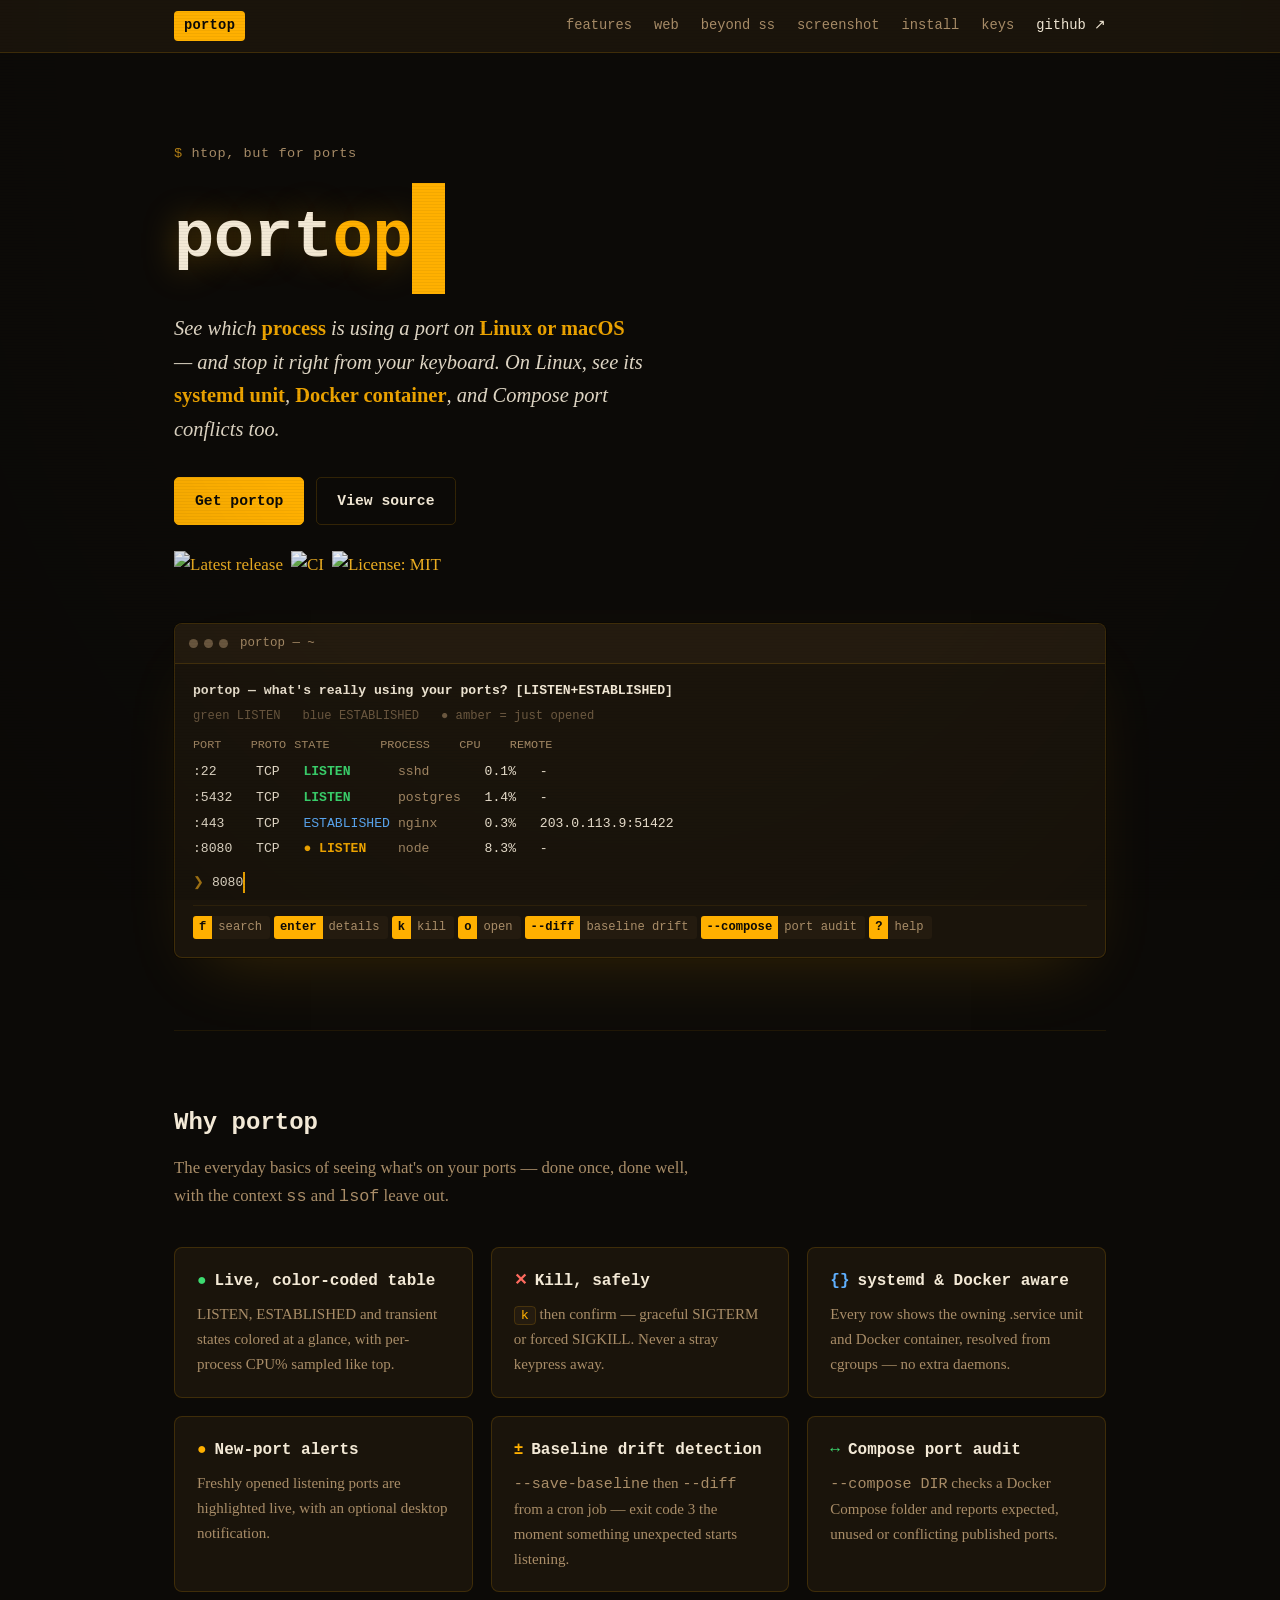
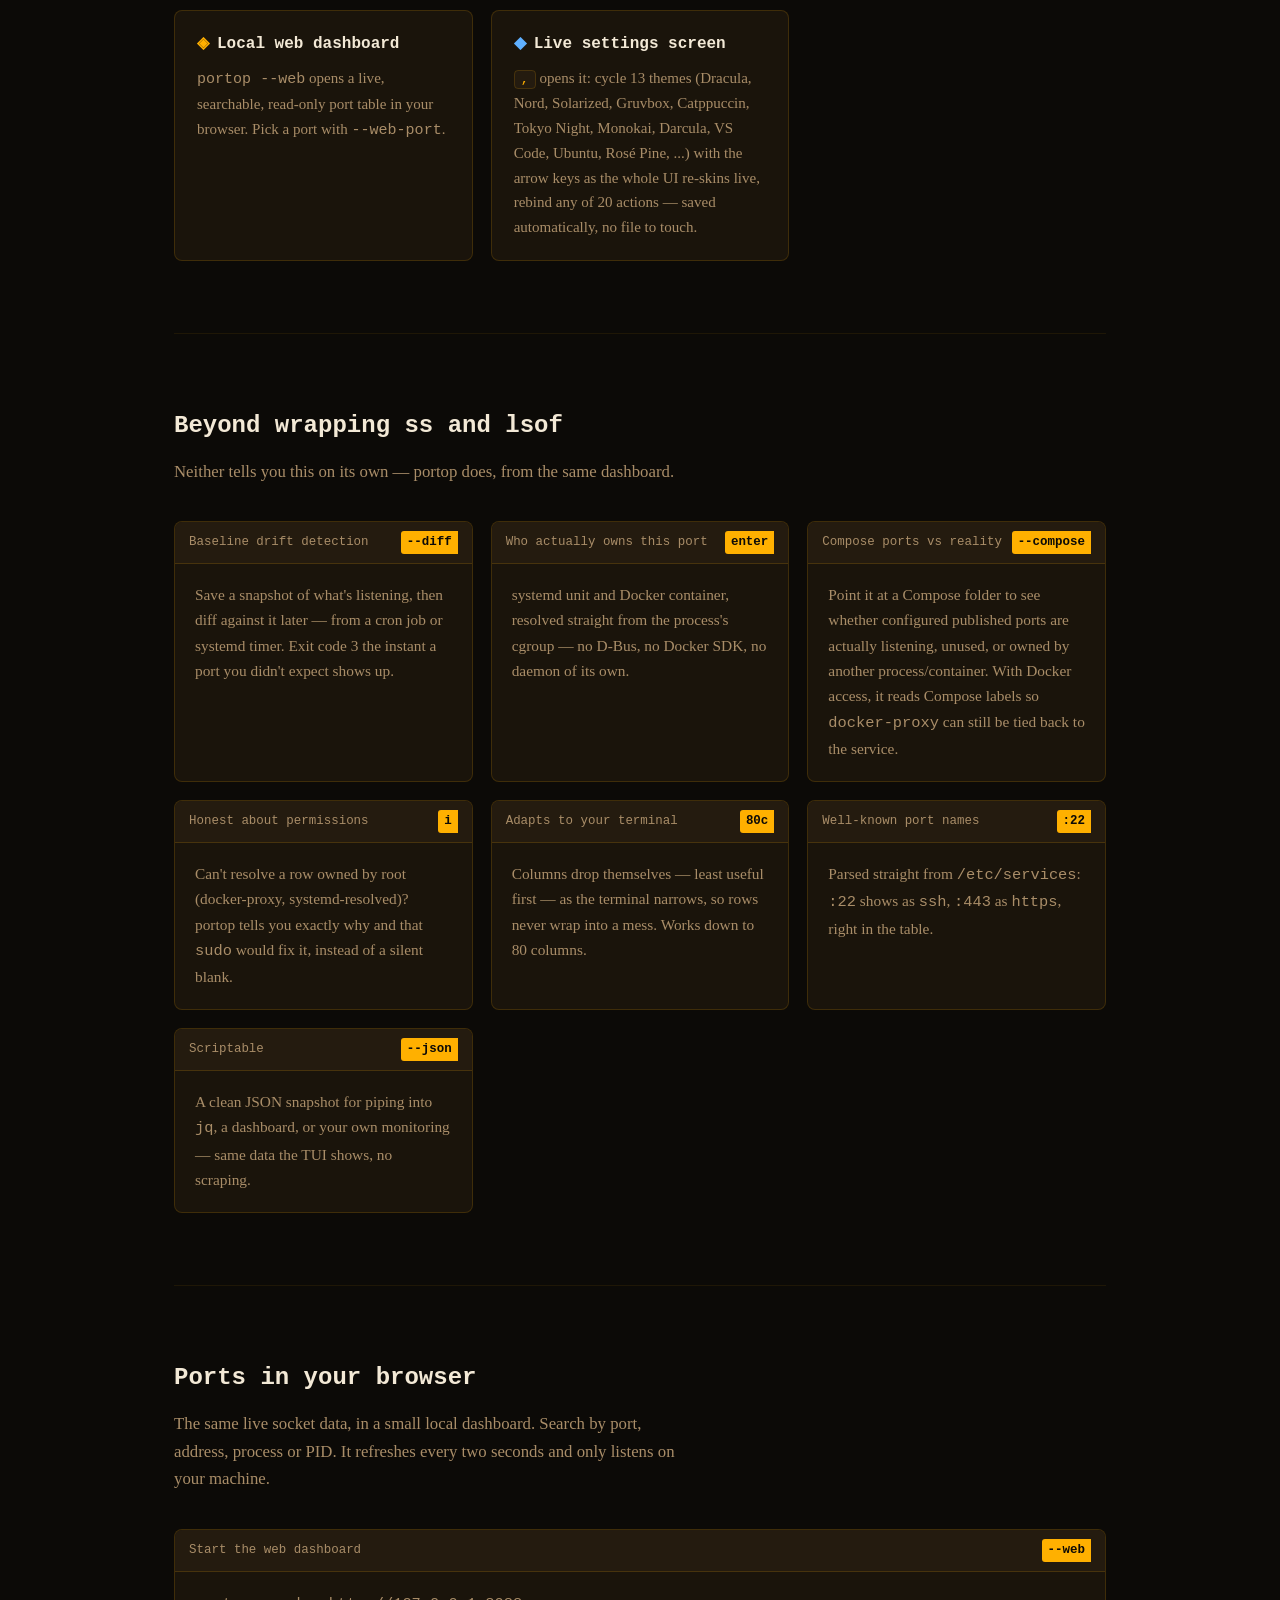
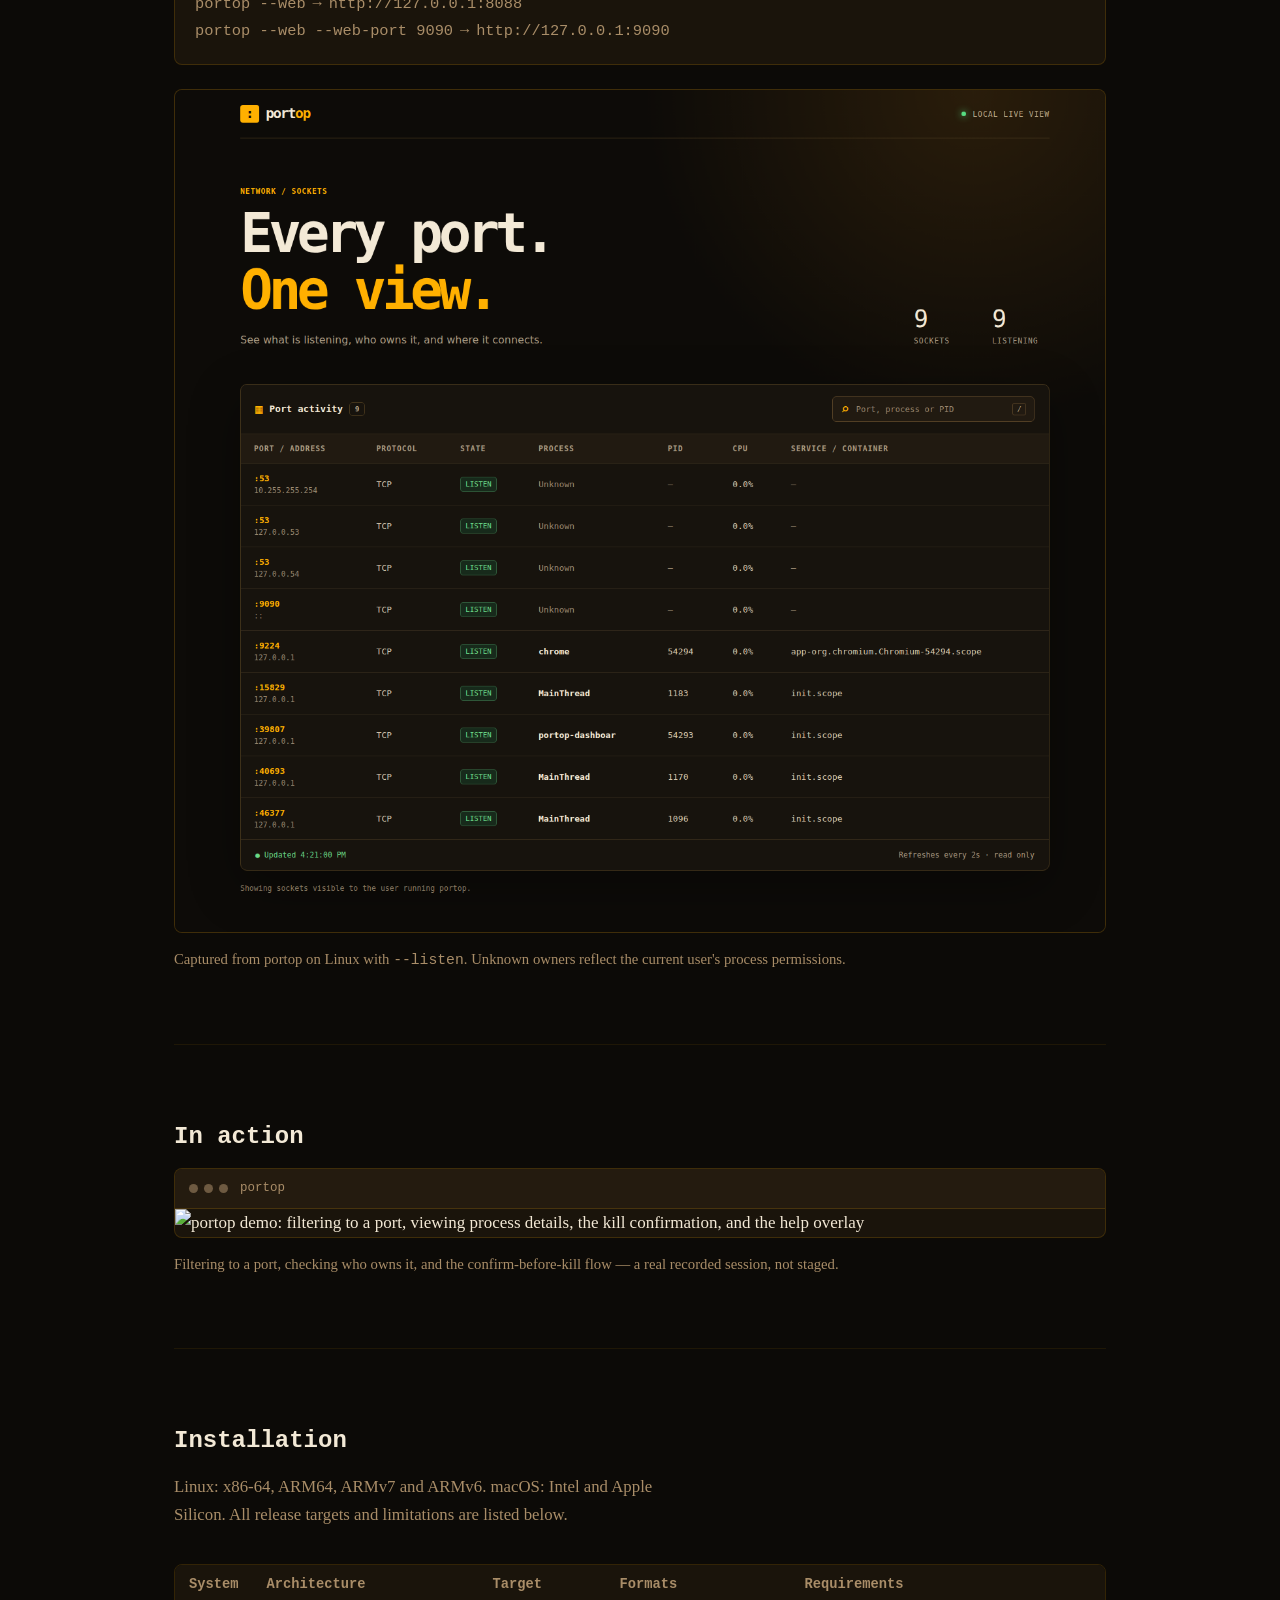
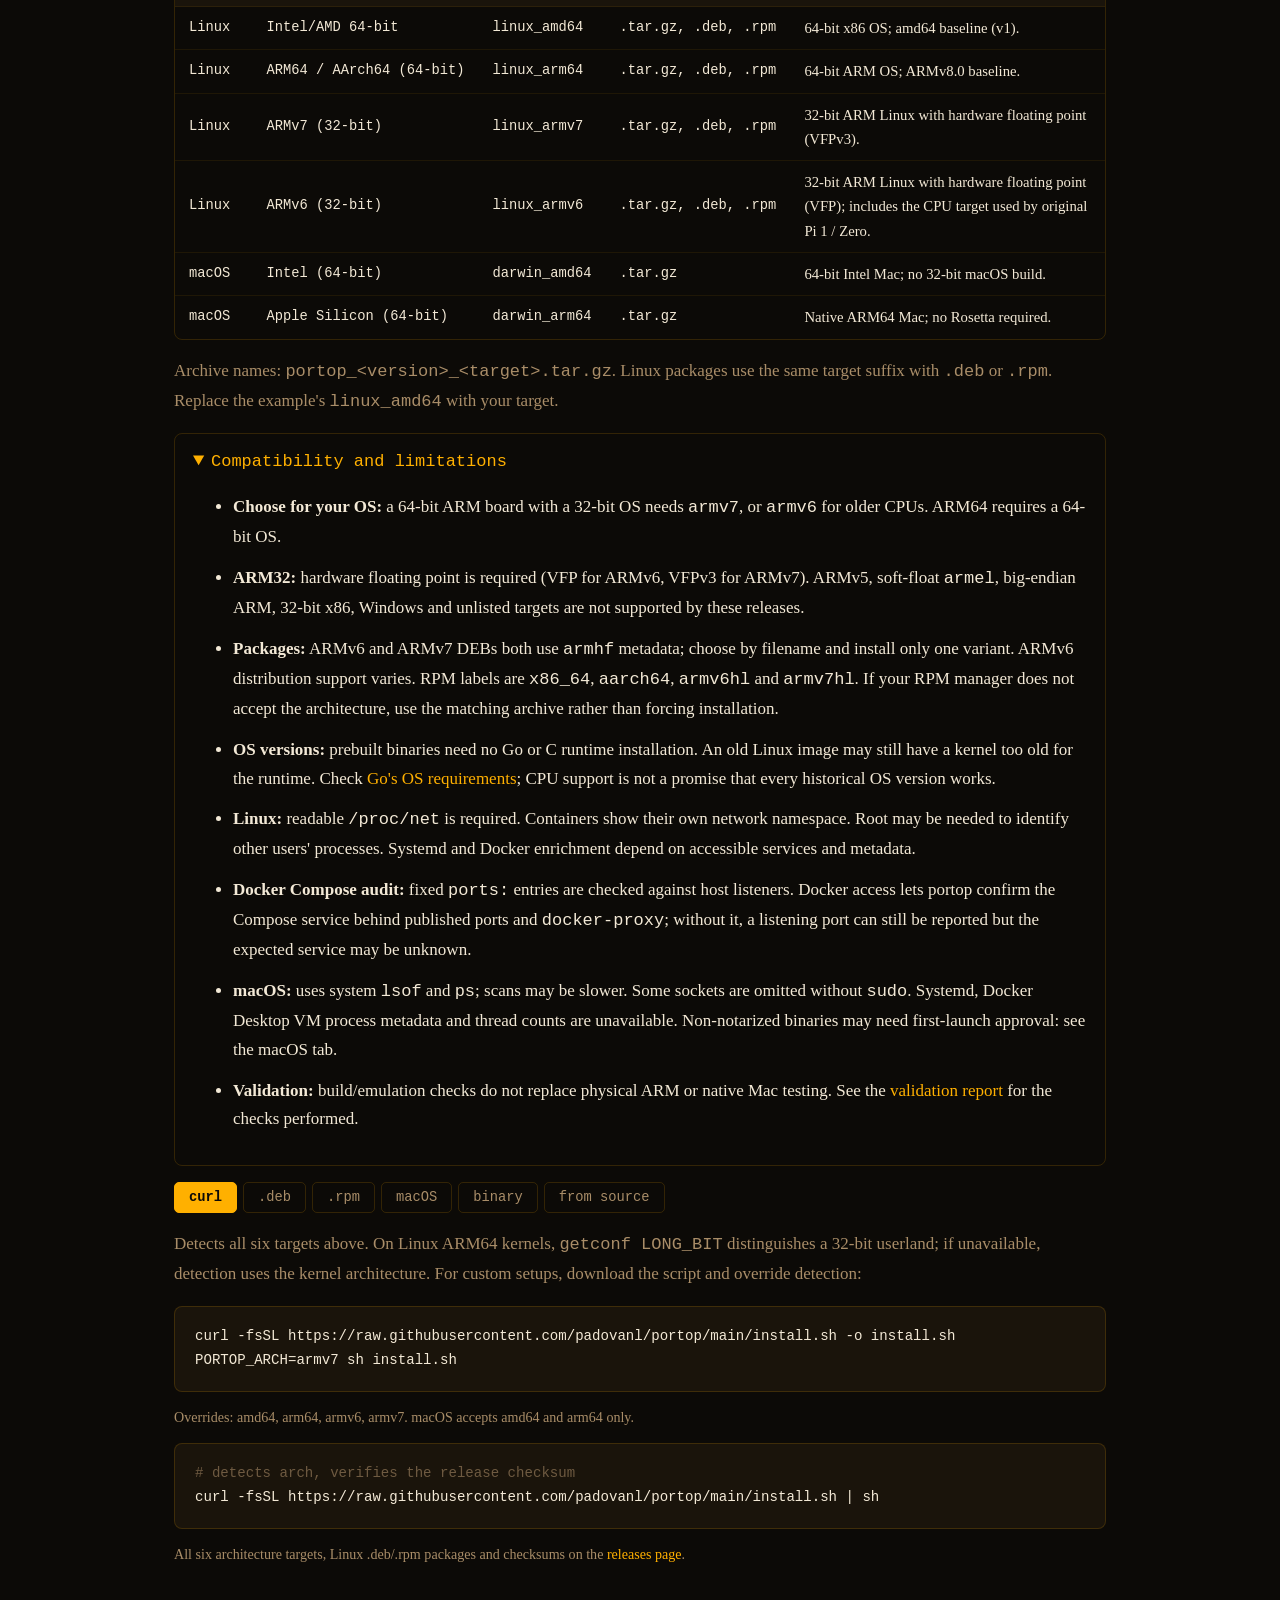
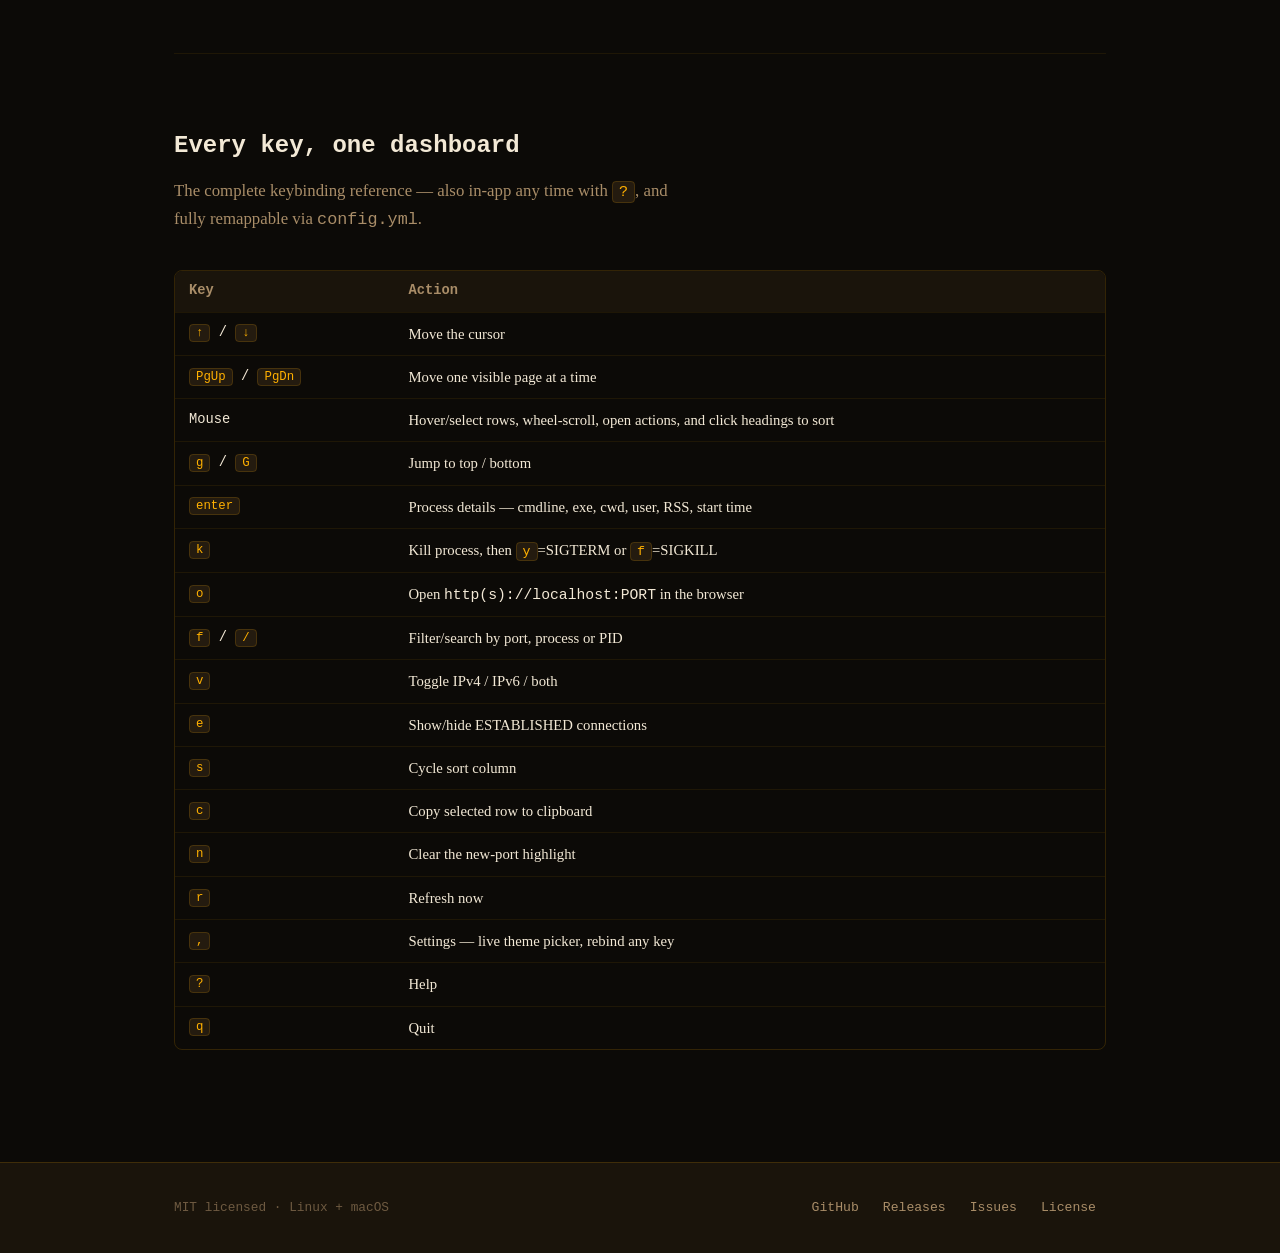
==== docs/index.html @ 0e303087 "docs: show web dashboard" ====
<!doctype html>
<html lang="en">
<head>
<meta charset="utf-8">
<meta name="viewport" content="width=device-width, initial-scale=1">
<title>portop</title>
<meta name="description" content="portop is an htop-style terminal UI for TCP/UDP ports on Linux and macOS. Find the owning process, inspect it, or stop it. Linux packages include DEB and RPM.">
<meta property="og:title" content="portop">
<meta property="og:description" content="An htop-style terminal UI for TCP/UDP ports — process, systemd unit and Docker container in one dashboard, with baseline drift detection, themes and remappable keys.">
<link rel="icon" href="data:image/svg+xml,<svg xmlns=%22http://www.w3.org/2000/svg%22 viewBox=%220 0 256 256%22><rect width=%22256%22 height=%22256%22 rx=%2256%22 fill=%22%231a1409%22/><rect x=%2270%22 y=%2260%22 width=%2228%22 height=%2270%22 rx=%228%22 fill=%22%23ffb000%22/><rect x=%22158%22 y=%2260%22 width=%2228%22 height=%2270%22 rx=%228%22 fill=%22%23ffb000%22/><path d=%22M60 118h136v34a68 68 0 0 1-136 0z%22 fill=%22%23c98a2e%22/><rect x=%22116%22 y=%22182%22 width=%2224%22 height=%2240%22 rx=%226%22 fill=%22%23ffb000%22/></svg>">
<style>
  /*
    Design: same one-committed-world approach as padovanl's other TUI
    pages — an amber-phosphor terminal register, no light/dark branch,
    because the product itself only exists as a dark terminal session.
    Chrome (rounded "windows", inverse key chips, tab bar) borrows the
    app's own lipgloss vocabulary; the mock terminal in the hero reuses
    portop's actual state colors (green LISTEN, blue ESTABLISHED, amber
    new-port dot) since it's demonstrating real product behavior.
  */
  :root {
    --ink: #0c0a07;
    --ink-raised: #1a140b;
    --ink-raised-2: #241b0f;
    --parchment: #f3e9d6;
    --rust: #a98d68;
    --rust-dim: #6e5a41;
    --phosphor: #ffb000;
    --phosphor-dim: #b17e15;
    --hairline: rgba(255, 176, 0, 0.16);
    --hairline-soft: rgba(255, 176, 0, 0.08);

    --term-green: #3ddc71;
    --term-blue: #5fb0ff;
    --term-yellow: #f0c674;
    --term-red: #ff6b5f;

    --mono: ui-monospace, "SF Mono", "Cascadia Code", "JetBrains Mono", "Fira Code", Consolas, "Liberation Mono", Menlo, monospace;
    --serif: "Iowan Old Style", "Palatino Linotype", "Book Antiqua", Georgia, "Liberation Serif", serif;
  }

  * { box-sizing: border-box; }
  html { scroll-behavior: smooth; }
  @media (prefers-reduced-motion: reduce) {
    html { scroll-behavior: auto; }
    *, *::before, *::after { animation-duration: 0.001ms !important; animation-iteration-count: 1 !important; transition-duration: 0.001ms !important; }
  }

  body {
    margin: 0;
    background: var(--ink);
    color: var(--parchment);
    font-family: var(--serif);
    line-height: 1.65;
    font-size: 17px;
  }

  ::selection { background: var(--phosphor); color: var(--ink); }

  a { color: var(--phosphor); text-decoration: none; }
  a:hover { text-decoration: underline; }
  a:focus-visible, button:focus-visible, .install-tab:focus-visible {
    outline: 2px solid var(--phosphor);
    outline-offset: 3px;
  }

  code, pre, kbd, .mono { font-family: var(--mono); }

  .wrap { max-width: 980px; margin: 0 auto; padding: 0 24px; }

  h1, h2, h3 { font-family: var(--mono); text-wrap: balance; color: var(--parchment); }

  .crt-veil {
    position: fixed;
    inset: 0;
    pointer-events: none;
    z-index: 50;
    background:
      repeating-linear-gradient(to bottom, rgba(0,0,0,0.09) 0px, rgba(0,0,0,0.09) 1px, transparent 1px, transparent 3px),
      radial-gradient(ellipse at 50% 0%, transparent 55%, rgba(0,0,0,0.35) 100%);
    mix-blend-mode: multiply;
    opacity: 0.5;
  }

  /* ---- top bar ---- */
  .topbar {
    position: sticky;
    top: 0;
    z-index: 40;
    background: var(--ink-raised);
    border-bottom: 1px solid var(--hairline);
    backdrop-filter: blur(6px);
  }
  .topbar-inner {
    max-width: 980px;
    margin: 0 auto;
    padding: 0 24px;
    height: 52px;
    display: flex;
    align-items: center;
    justify-content: space-between;
    font-family: var(--mono);
    font-size: 0.86rem;
  }
  .topbar .brand {
    background: var(--phosphor);
    color: var(--ink);
    font-weight: 700;
    padding: 4px 10px;
    border-radius: 4px;
    letter-spacing: 0.02em;
  }
  .topbar nav { display: flex; gap: 22px; align-items: center; }
  .topbar nav a { color: var(--rust); }
  .topbar nav a:hover { color: var(--phosphor); text-decoration: none; }
  .topbar nav a.gh { color: var(--parchment); }

  /* ---- hero ---- */
  header.hero { padding: 76px 0 64px; }
  .hero-inner { max-width: 980px; margin: 0 auto; padding: 0 24px; }
  .eyebrow {
    font-family: var(--mono);
    color: var(--rust);
    font-size: 0.85rem;
    letter-spacing: 0.04em;
    margin-bottom: 18px;
  }
  .eyebrow::before { content: "$ "; color: var(--phosphor-dim); }
  h1.wordmark {
    font-size: clamp(2.6rem, 6vw, 4.2rem);
    margin: 0 0 18px;
    font-weight: 700;
    letter-spacing: -0.01em;
    text-shadow: 0 0 34px rgba(255, 176, 0, 0.35);
  }
  h1.wordmark .port { color: var(--parchment); }
  h1.wordmark .op { color: var(--phosphor); }
  .cursor {
    display: inline-block;
    width: 0.5em;
    background: var(--phosphor);
    color: var(--phosphor);
    animation: blink 1.1s steps(1) infinite;
  }
  @keyframes blink { 50% { opacity: 0; } }

  .tagline {
    font-family: var(--serif);
    font-style: italic;
    color: var(--parchment);
    font-size: 1.28rem;
    max-width: 46ch;
    margin: 0 0 30px;
    opacity: 0.92;
  }
  .tagline strong { font-style: normal; color: var(--phosphor); }

  .cta-row { display: flex; gap: 12px; flex-wrap: wrap; margin-bottom: 26px; }
  .btn {
    display: inline-flex;
    align-items: center;
    gap: 8px;
    padding: 11px 20px;
    font-family: var(--mono);
    font-weight: 600;
    font-size: 0.92rem;
    border-radius: 5px;
    border: 1px solid var(--hairline);
  }
  .btn.primary { background: var(--phosphor); color: var(--ink); border-color: var(--phosphor); }
  .btn.primary:hover { background: #ffc433; text-decoration: none; }
  .btn.secondary { background: transparent; color: var(--parchment); }
  .btn.secondary:hover { border-color: var(--phosphor-dim); text-decoration: none; }

  .badges { display: flex; gap: 8px; flex-wrap: wrap; margin-bottom: 52px; }
  .badges img { height: 20px; display: block; filter: grayscale(0.15) contrast(0.94); }

  /* ---- simulated terminal window ---- */
  .term-window {
    background: var(--ink-raised);
    border: 1px solid var(--hairline);
    border-radius: 8px;
    overflow: hidden;
    box-shadow: 0 30px 70px -30px rgba(255, 176, 0, 0.18), 0 0 0 1px rgba(0,0,0,0.4);
  }
  .term-titlebar {
    display: flex;
    align-items: center;
    gap: 8px;
    padding: 9px 14px;
    background: var(--ink-raised-2);
    border-bottom: 1px solid var(--hairline);
    font-family: var(--mono);
    font-size: 0.78rem;
    color: var(--rust);
  }
  .term-dots { display: flex; gap: 6px; margin-right: 4px; }
  .term-dots span { width: 9px; height: 9px; border-radius: 50%; background: var(--rust-dim); display: block; }
  .term-body {
    font-family: var(--mono);
    font-size: 0.82rem;
    padding: 16px 18px 18px;
    color: var(--parchment);
    overflow-x: auto;
  }
  .term-header { color: var(--parchment); font-weight: 700; margin-bottom: 4px; white-space: nowrap; }
  .term-legend { color: var(--rust-dim); font-size: 0.76rem; margin-bottom: 10px; white-space: nowrap; }
  .term-cols { display: grid; grid-template-columns: 7ch 5ch 11ch 10ch 6ch 1fr; gap: 8px; color: var(--rust); font-size: 0.74rem; padding-bottom: 4px; white-space: nowrap; }
  .term-row { display: grid; grid-template-columns: 7ch 5ch 11ch 10ch 6ch 1fr; gap: 8px; padding: 2px 0; white-space: nowrap; }
  .term-row .port { color: var(--parchment); }
  .term-row .proc { color: var(--rust); }
  .state-listen { color: var(--term-green); font-weight: 700; }
  .state-established { color: var(--term-blue); }
  .state-new { color: var(--phosphor); font-weight: 700; }
  .term-search { margin-top: 10px; color: var(--parchment); }
  .term-search .prompt { color: var(--phosphor-dim); }
  .typed {
    display: inline-block;
    overflow: hidden;
    white-space: nowrap;
    border-right: 2px solid var(--phosphor);
    width: 0;
    animation: type 1.6s steps(4, end) 0.6s 1 forwards, caret 0.9s steps(1) infinite;
    vertical-align: bottom;
  }
  @keyframes type { from { width: 0; } to { width: 4.2ch; } }
  @keyframes caret { 50% { border-color: transparent; } }
  .term-footer {
    margin-top: 12px;
    padding-top: 10px;
    border-top: 1px solid var(--hairline-soft);
    display: flex;
    flex-wrap: wrap;
    gap: 4px;
    font-size: 0.76rem;
  }
  .chip { display: inline-flex; }
  .chip .k { background: var(--phosphor); color: var(--ink); font-weight: 700; padding: 1px 6px; border-radius: 3px 0 0 3px; }
  .chip .d { background: var(--ink-raised-2); color: var(--rust); padding: 1px 8px 1px 6px; border-radius: 0 3px 3px 0; }

  /* ---- generic sections ---- */
  main { padding: 8px 0 0; }
  section.section { padding: 72px 0; border-top: 1px solid var(--hairline-soft); }
  h2 { font-size: 1.5rem; margin: 0 0 12px; }
  .section-lede {
    font-family: var(--serif);
    color: var(--rust);
    font-size: 1.05rem;
    max-width: 62ch;
    margin: 0 0 36px;
  }

  .card-grid {
    display: grid;
    grid-template-columns: repeat(auto-fit, minmax(260px, 1fr));
    gap: 18px;
  }
  .card {
    background: var(--ink-raised);
    border: 1px solid var(--hairline);
    border-radius: 8px;
    padding: 20px 22px;
  }
  .card .dot { font-family: var(--mono); font-size: 1rem; margin-right: 8px; }
  .card h3 { margin: 0 0 8px; font-size: 1rem; }
  .card p { margin: 0; color: var(--rust); font-size: 0.94rem; font-family: var(--serif); }

  .window-grid {
    display: grid;
    grid-template-columns: repeat(auto-fit, minmax(280px, 1fr));
    gap: 18px;
  }
  .feature-window {
    background: var(--ink-raised);
    border: 1px solid var(--hairline);
    border-radius: 8px;
    overflow: hidden;
  }
  .feature-window .term-titlebar { justify-content: space-between; }
  .feature-window-body { padding: 18px 20px 20px; font-family: var(--serif); color: var(--parchment); font-size: 0.96rem; }
  .feature-window-body p { margin: 0; color: var(--rust); }

  /* ---- demo screenshot ---- */
  .demo-frame {
    background: var(--ink-raised);
    border: 1px solid var(--hairline);
    border-radius: 8px;
    overflow: hidden;
    margin-bottom: 14px;
  }
  .demo-frame img { display: block; width: 100%; height: auto; }
  .web-shot { margin-top: 24px; }
  .demo-caption { color: var(--rust); font-size: 0.92rem; font-family: var(--serif); margin: 0; }

  /* ---- install ---- */
  .install pre {
    background: var(--ink-raised);
    border: 1px solid var(--hairline);
    border-radius: 8px;
    padding: 18px 20px;
    overflow-x: auto;
    color: var(--parchment);
    margin: 0 0 12px;
    font-size: 0.88rem;
    line-height: 1.7;
  }
  .install-tabs { display: flex; gap: 6px; margin-bottom: 16px; flex-wrap: wrap; }
  .install-tab {
    padding: 7px 14px;
    border-radius: 5px;
    border: 1px solid var(--hairline);
    background: transparent;
    color: var(--rust);
    font-size: 0.86rem;
    cursor: pointer;
    font-family: var(--mono);
  }
  .install-tab[aria-selected="true"] { color: var(--ink); border-color: var(--phosphor); background: var(--phosphor); font-weight: 700; }
  .install-panel { display: none; }
  .install-panel.active { display: block; }
  .comment { color: var(--rust-dim); }
  .install-note { color: var(--rust); font-size: 0.88rem; font-family: var(--serif); }

  .first-run {
    border: 1px solid var(--hairline);
    border-radius: 8px;
    padding: 14px 18px;
    margin: 16px 0;
    color: var(--parchment);
    font-family: var(--serif);
  }
  .first-run summary { cursor: pointer; color: var(--phosphor); font-family: var(--mono); }
  .first-run li { margin: 12px 0; line-height: 1.7; }
  .first-run p { line-height: 1.7; }
  .platform-note { color: var(--rust); font-family: var(--serif); line-height: 1.7; }

  /* ---- keybinding reference ---- */
  .table-scroll { overflow-x: auto; border: 1px solid var(--hairline); border-radius: 8px; }
  table.keys { width: 100%; border-collapse: collapse; font-size: 0.86rem; font-family: var(--mono); min-width: 460px; }
  .keys th, .keys td { text-align: left; padding: 9px 14px; border-bottom: 1px solid var(--hairline-soft); white-space: nowrap; }
  .keys td:last-child { white-space: normal; font-family: var(--serif); font-size: 0.92rem; color: var(--parchment); }
  .keys th { color: var(--rust); font-weight: 600; background: var(--ink-raised); }
  .keys tr:last-child td { border-bottom: none; }
  kbd {
    background: var(--ink-raised-2);
    border: 1px solid var(--hairline);
    border-radius: 4px;
    padding: 1px 6px;
    color: var(--phosphor);
    font-size: 0.9em;
  }

  /* ---- footer ---- */
  footer {
    margin-top: 40px;
    background: var(--ink-raised);
    border-top: 1px solid var(--hairline);
    padding: 30px 0;
  }
  footer .wrap { display: flex; flex-wrap: wrap; align-items: center; justify-content: space-between; gap: 16px; }
  footer nav { display: flex; gap: 4px; flex-wrap: wrap; }
  footer .foot-chip {
    font-family: var(--mono);
    font-size: 0.82rem;
    color: var(--rust);
    padding: 4px 10px;
    border-radius: 4px;
  }
  footer .foot-chip:hover { color: var(--phosphor); background: var(--ink-raised-2); text-decoration: none; }
  footer .tag { font-family: var(--mono); font-size: 0.8rem; color: var(--rust-dim); }

  @media (max-width: 640px) {
    header.hero { padding: 52px 0 44px; }
    section.section { padding: 52px 0; }
    .topbar nav { gap: 14px; }
    .topbar nav a:not(.gh) { display: none; }
    .term-cols, .term-row { grid-template-columns: 6ch 4ch 9ch 1fr; }
    .term-cols span:nth-child(5), .term-row .cpu { display: none; }
  }
</style>
</head>
<body>

<div class="crt-veil" aria-hidden="true"></div>

<header class="topbar">
  <div class="topbar-inner">
    <span class="brand">portop</span>
    <nav>
      <a href="#features">features</a>
      <a href="#web">web</a>
      <a href="#differentiators">beyond ss</a>
      <a href="#demo">screenshot</a>
      <a href="#install">install</a>
      <a href="#keys">keys</a>
      <a class="gh" href="https://github.com/padovanl/portop">github ↗</a>
    </nav>
  </div>
</header>

<header class="hero">
  <div class="hero-inner">
    <p class="eyebrow">htop, but for ports</p>
    <h1 class="wordmark"><span class="port">port</span><span class="op">op</span><span class="cursor" aria-hidden="true">&nbsp;</span></h1>
    <p class="tagline">See which <strong>process</strong> is using a port on <strong>Linux or macOS</strong> — and stop it right from your keyboard. On Linux, see its <strong>systemd unit</strong>, <strong>Docker container</strong>, and Compose port conflicts too.</p>
    <div class="cta-row">
      <a class="btn primary" href="#install">Get portop</a>
      <a class="btn secondary" href="https://github.com/padovanl/portop">View source</a>
    </div>
    <div class="badges">
      <a href="https://github.com/padovanl/portop/releases/latest"><img src="https://img.shields.io/github/v/release/padovanl/portop?sort=semver&label=release&color=ffb000" alt="Latest release"></a>
      <a href="https://github.com/padovanl/portop/actions/workflows/ci.yml"><img src="https://github.com/padovanl/portop/actions/workflows/ci.yml/badge.svg" alt="CI"></a>
      <a href="https://github.com/padovanl/portop/blob/main/LICENSE"><img src="https://img.shields.io/github/license/padovanl/portop?color=ffb000" alt="License: MIT"></a>
    </div>

    <div class="term-window" role="img" aria-label="portop showing the live port table, with a search in progress">
      <div class="term-titlebar">
        <span class="term-dots"><span></span><span></span><span></span></span>
        portop — ~
      </div>
      <div class="term-body">
        <div class="term-header">portop — what's really using your ports? [LISTEN+ESTABLISHED]</div>
        <div class="term-legend">green LISTEN &nbsp; blue ESTABLISHED &nbsp; ● amber = just opened</div>
        <div class="term-cols"><span>PORT</span><span>PROTO</span><span>STATE</span><span>PROCESS</span><span>CPU</span><span>REMOTE</span></div>
        <div class="term-row"><span class="port">:22</span><span>TCP</span><span class="state-listen">LISTEN</span><span class="proc">sshd</span><span>0.1%</span><span>-</span></div>
        <div class="term-row"><span class="port">:5432</span><span>TCP</span><span class="state-listen">LISTEN</span><span class="proc">postgres</span><span>1.4%</span><span>-</span></div>
        <div class="term-row"><span class="port">:443</span><span>TCP</span><span class="state-established">ESTABLISHED</span><span class="proc">nginx</span><span>0.3%</span><span>203.0.113.9:51422</span></div>
        <div class="term-row"><span class="port">:8080</span><span>TCP</span><span class="state-new">● LISTEN</span><span class="proc">node</span><span>8.3%</span><span>-</span></div>
        <div class="term-search"><span class="prompt">❯ </span><span class="typed">8080</span></div>
        <div class="term-footer">
          <span class="chip"><span class="k">f</span><span class="d">search</span></span>
          <span class="chip"><span class="k">enter</span><span class="d">details</span></span>
          <span class="chip"><span class="k">k</span><span class="d">kill</span></span>
          <span class="chip"><span class="k">o</span><span class="d">open</span></span>
          <span class="chip"><span class="k">--diff</span><span class="d">baseline drift</span></span>
          <span class="chip"><span class="k">--compose</span><span class="d">port audit</span></span>
          <span class="chip"><span class="k">?</span><span class="d">help</span></span>
        </div>
      </div>
    </div>
  </div>
</header>

<main>
  <div class="wrap">

    <section id="features" class="section">
      <h2>Why portop</h2>
      <p class="section-lede">The everyday basics of seeing what's on your ports — done once, done well, with the context <code>ss</code> and <code>lsof</code> leave out.</p>
      <div class="card-grid">
        <div class="card">
          <h3><span class="dot state-listen">●</span>Live, color-coded table</h3>
          <p>LISTEN, ESTABLISHED and transient states colored at a glance, with per-process CPU% sampled like top.</p>
        </div>
        <div class="card">
          <h3><span class="dot" style="color:var(--term-red)">✕</span>Kill, safely</h3>
          <p><kbd>k</kbd> then confirm — graceful SIGTERM or forced SIGKILL. Never a stray keypress away.</p>
        </div>
        <div class="card">
          <h3><span class="dot state-established">{}</span>systemd &amp; Docker aware</h3>
          <p>Every row shows the owning .service unit and Docker container, resolved from cgroups — no extra daemons.</p>
        </div>
        <div class="card">
          <h3><span class="dot state-new">●</span>New-port alerts</h3>
          <p>Freshly opened listening ports are highlighted live, with an optional desktop notification.</p>
        </div>
        <div class="card">
          <h3><span class="dot" style="color:var(--phosphor)">±</span>Baseline drift detection</h3>
          <p><code>--save-baseline</code> then <code>--diff</code> from a cron job — exit code 3 the moment something unexpected starts listening.</p>
        </div>
        <div class="card">
          <h3><span class="dot state-listen">↔</span>Compose port audit</h3>
          <p><code>--compose DIR</code> checks a Docker Compose folder and reports expected, unused or conflicting published ports.</p>
        </div>
        <div class="card">
          <h3><span class="dot state-new">◈</span>Local web dashboard</h3>
          <p><code>portop --web</code> opens a live, searchable, read-only port table in your browser. Pick a port with <code>--web-port</code>.</p>
        </div>
        <div class="card">
          <h3><span class="dot state-established">◆</span>Live settings screen</h3>
          <p><kbd>,</kbd> opens it: cycle 13 themes (Dracula, Nord, Solarized, Gruvbox, Catppuccin, Tokyo Night, Monokai, Darcula, VS Code, Ubuntu, Rosé Pine, ...) with the arrow keys as the whole UI re-skins live, rebind any of 20 actions — saved automatically, no file to touch.</p>
        </div>
      </div>
    </section>

    <section id="differentiators" class="section">
      <h2>Beyond wrapping ss and lsof</h2>
      <p class="section-lede">Neither tells you this on its own — portop does, from the same dashboard.</p>
      <div class="window-grid">

        <div class="feature-window">
          <div class="term-titlebar"><span>Baseline drift detection</span><span class="chip"><span class="k">--diff</span></span></div>
          <div class="feature-window-body">
            <p>Save a snapshot of what's listening, then diff against it later — from a cron job or systemd timer. Exit code 3 the instant a port you didn't expect shows up.</p>
          </div>
        </div>

        <div class="feature-window">
          <div class="term-titlebar"><span>Who actually owns this port</span><span class="chip"><span class="k">enter</span></span></div>
          <div class="feature-window-body">
            <p>systemd unit and Docker container, resolved straight from the process's cgroup — no D-Bus, no Docker SDK, no daemon of its own.</p>
          </div>
        </div>

        <div class="feature-window">
          <div class="term-titlebar"><span>Compose ports vs reality</span><span class="chip"><span class="k">--compose</span></span></div>
          <div class="feature-window-body">
            <p>Point it at a Compose folder to see whether configured published ports are actually listening, unused, or owned by another process/container. With Docker access, it reads Compose labels so <code>docker-proxy</code> can still be tied back to the service.</p>
          </div>
        </div>

        <div class="feature-window">
          <div class="term-titlebar"><span>Honest about permissions</span><span class="chip"><span class="k">i</span></span></div>
          <div class="feature-window-body">
            <p>Can't resolve a row owned by root (docker-proxy, systemd-resolved)? portop tells you exactly why and that <code>sudo</code> would fix it, instead of a silent blank.</p>
          </div>
        </div>

        <div class="feature-window">
          <div class="term-titlebar"><span>Adapts to your terminal</span><span class="chip"><span class="k">80c</span></span></div>
          <div class="feature-window-body">
            <p>Columns drop themselves — least useful first — as the terminal narrows, so rows never wrap into a mess. Works down to 80 columns.</p>
          </div>
        </div>

        <div class="feature-window">
          <div class="term-titlebar"><span>Well-known port names</span><span class="chip"><span class="k">:22</span></span></div>
          <div class="feature-window-body">
            <p>Parsed straight from <code>/etc/services</code>: <code>:22</code> shows as <code>ssh</code>, <code>:443</code> as <code>https</code>, right in the table.</p>
          </div>
        </div>

        <div class="feature-window">
          <div class="term-titlebar"><span>Scriptable</span><span class="chip"><span class="k">--json</span></span></div>
          <div class="feature-window-body">
            <p>A clean JSON snapshot for piping into <code>jq</code>, a dashboard, or your own monitoring — same data the TUI shows, no scraping.</p>
          </div>
        </div>

      </div>
    </section>

    <section id="web" class="section">
      <h2>Ports in your browser</h2>
      <p class="section-lede">The same live socket data, in a small local dashboard. Search by port, address, process or PID. It refreshes every two seconds and only listens on your machine.</p>
      <div class="feature-window">
        <div class="term-titlebar"><span>Start the web dashboard</span><span class="chip"><span class="k">--web</span></span></div>
        <div class="feature-window-body">
          <p><code>portop --web</code> → <code>http://127.0.0.1:8088</code><br><code>portop --web --web-port 9090</code> → <code>http://127.0.0.1:9090</code></p>
        </div>
      </div>
      <div class="demo-frame web-shot">
        <a href="assets/web-dashboard.png" aria-label="Open the full-size web dashboard screenshot">
          <img src="assets/web-dashboard.png" width="1425" height="1289" alt="Portop web dashboard showing nine listening sockets, process owners where available, and live search" loading="lazy">
        </a>
      </div>
      <p class="demo-caption">Captured from portop on Linux with <code>--listen</code>. Unknown owners reflect the current user's process permissions.</p>
    </section>

    <section id="demo" class="section">
      <h2>In action</h2>
      <div class="demo-frame">
        <div class="term-titlebar"><span class="term-dots"><span></span><span></span><span></span></span>portop</div>
        <img src="assets/demo.gif" alt="portop demo: filtering to a port, viewing process details, the kill confirmation, and the help overlay" loading="lazy">
      </div>
      <p class="demo-caption">Filtering to a port, checking who owns it, and the confirm-before-kill flow — a real recorded session, not staged.</p>
    </section>

    <section id="install" class="section install">
      <h2>Installation</h2>
      <p class="section-lede">Linux: x86-64, ARM64, ARMv7 and ARMv6. macOS: Intel and Apple Silicon. All release targets and limitations are listed below.</p>
      <div class="table-scroll">
        <table class="keys" aria-label="All supported architectures">
          <thead><tr><th>System</th><th>Architecture</th><th>Target</th><th>Formats</th><th>Requirements</th></tr></thead>
          <tbody>
            <tr><td>Linux</td><td>Intel/AMD 64-bit</td><td><code>linux_amd64</code></td><td>.tar.gz, .deb, .rpm</td><td>64-bit x86 OS; amd64 baseline (v1).</td></tr>
            <tr><td>Linux</td><td>ARM64 / AArch64 (64-bit)</td><td><code>linux_arm64</code></td><td>.tar.gz, .deb, .rpm</td><td>64-bit ARM OS; ARMv8.0 baseline.</td></tr>
            <tr><td>Linux</td><td>ARMv7 (32-bit)</td><td><code>linux_armv7</code></td><td>.tar.gz, .deb, .rpm</td><td>32-bit ARM Linux with hardware floating point (VFPv3).</td></tr>
            <tr><td>Linux</td><td>ARMv6 (32-bit)</td><td><code>linux_armv6</code></td><td>.tar.gz, .deb, .rpm</td><td>32-bit ARM Linux with hardware floating point (VFP); includes the CPU target used by original Pi 1 / Zero.</td></tr>
            <tr><td>macOS</td><td>Intel (64-bit)</td><td><code>darwin_amd64</code></td><td>.tar.gz</td><td>64-bit Intel Mac; no 32-bit macOS build.</td></tr>
            <tr><td>macOS</td><td>Apple Silicon (64-bit)</td><td><code>darwin_arm64</code></td><td>.tar.gz</td><td>Native ARM64 Mac; no Rosetta required.</td></tr>
          </tbody>
        </table>
      </div>
      <p class="platform-note">Archive names: <code>portop_&lt;version&gt;_&lt;target&gt;.tar.gz</code>. Linux packages use the same target suffix with <code>.deb</code> or <code>.rpm</code>. Replace the example's <code>linux_amd64</code> with your target.</p>
      <details class="first-run" open>
        <summary>Compatibility and limitations</summary>
        <ul>
          <li><strong>Choose for your OS:</strong> a 64-bit ARM board with a 32-bit OS needs <code>armv7</code>, or <code>armv6</code> for older CPUs. ARM64 requires a 64-bit OS.</li>
          <li><strong>ARM32:</strong> hardware floating point is required (VFP for ARMv6, VFPv3 for ARMv7). ARMv5, soft-float <code>armel</code>, big-endian ARM, 32-bit x86, Windows and unlisted targets are not supported by these releases.</li>
          <li><strong>Packages:</strong> ARMv6 and ARMv7 DEBs both use <code>armhf</code> metadata; choose by filename and install only one variant. ARMv6 distribution support varies. RPM labels are <code>x86_64</code>, <code>aarch64</code>, <code>armv6hl</code> and <code>armv7hl</code>. If your RPM manager does not accept the architecture, use the matching archive rather than forcing installation.</li>
          <li><strong>OS versions:</strong> prebuilt binaries need no Go or C runtime installation. An old Linux image may still have a kernel too old for the runtime. Check <a href="https://go.dev/wiki/MinimumRequirements">Go's OS requirements</a>; CPU support is not a promise that every historical OS version works.</li>
          <li><strong>Linux:</strong> readable <code>/proc/net</code> is required. Containers show their own network namespace. Root may be needed to identify other users' processes. Systemd and Docker enrichment depend on accessible services and metadata.</li>
          <li><strong>Docker Compose audit:</strong> fixed <code>ports:</code> entries are checked against host listeners. Docker access lets portop confirm the Compose service behind published ports and <code>docker-proxy</code>; without it, a listening port can still be reported but the expected service may be unknown.</li>
          <li><strong>macOS:</strong> uses system <code>lsof</code> and <code>ps</code>; scans may be slower. Some sockets are omitted without <code>sudo</code>. Systemd, Docker Desktop VM process metadata and thread counts are unavailable. Non-notarized binaries may need first-launch approval: see the macOS tab.</li>
          <li><strong>Validation:</strong> build/emulation checks do not replace physical ARM or native Mac testing. See the <a href="https://github.com/padovanl/portop/blob/develop/docs/platform-support.md">validation report</a> for the checks performed.</li>
        </ul>
      </details>
      <div class="install-tabs" role="tablist">
        <button class="install-tab" role="tab" aria-selected="true" data-target="tab-curl">curl</button>
        <button class="install-tab" role="tab" aria-selected="false" data-target="tab-deb">.deb</button>
        <button class="install-tab" role="tab" aria-selected="false" data-target="tab-rpm">.rpm</button>
        <button class="install-tab" role="tab" aria-selected="false" data-target="tab-mac">macOS</button>
        <button class="install-tab" role="tab" aria-selected="false" data-target="tab-bin">binary</button>
        <button class="install-tab" role="tab" aria-selected="false" data-target="tab-src">from source</button>
      </div>
      <div id="tab-curl" class="install-panel active">
        <p class="platform-note">Detects all six targets above. On Linux ARM64 kernels, <code>getconf LONG_BIT</code> distinguishes a 32-bit userland; if unavailable, detection uses the kernel architecture. For custom setups, download the script and override detection:</p>
        <pre>curl -fsSL https://raw.githubusercontent.com/padovanl/portop/main/install.sh -o install.sh
PORTOP_ARCH=armv7 sh install.sh</pre>
        <p class="install-note">Overrides: amd64, arm64, armv6, armv7. macOS accepts amd64 and arm64 only.</p>
        <pre><span class="comment"># detects arch, verifies the release checksum</span>
curl -fsSL https://raw.githubusercontent.com/padovanl/portop/main/install.sh | sh</pre>
      </div>
      <div id="tab-deb" class="install-panel">
        <pre><span class="comment"># replace &lt;version&gt; with the latest release number, no leading "v"</span>
curl -fLO https://github.com/padovanl/portop/releases/latest/download/portop_&lt;version&gt;_linux_amd64.deb
sudo dpkg -i portop_&lt;version&gt;_linux_amd64.deb</pre>
      </div>
      <div id="tab-rpm" class="install-panel">
        <pre><span class="comment"># download the .rpm for your architecture from Releases</span>
sudo dnf install ./portop_&lt;version&gt;_linux_amd64.rpm
<span class="comment"># openSUSE: sudo zypper install ./portop_&lt;version&gt;_linux_amd64.rpm</span></pre>
      </div>
      <div id="tab-mac" class="install-panel">
        <p class="platform-note">Apple Silicon and Intel: the installer selects the matching archive and verifies its checksum.</p>
        <pre><span class="comment"># automatic installation</span>
curl -fsSL https://raw.githubusercontent.com/padovanl/portop/main/install.sh | sh
portop</pre>
        <details class="first-run">
          <summary>Prefer a manual download?</summary>
          <p>Use <code>darwin_arm64</code> for Apple Silicon or <code>darwin_amd64</code> for Intel. Replace <code>&lt;version&gt;</code> with the release number.</p>
          <pre>archive="portop_&lt;version&gt;_darwin_arm64.tar.gz" <span class="comment"># Intel: darwin_amd64</span>
curl -fLO "https://github.com/padovanl/portop/releases/latest/download/$archive"
tar -xzf "$archive"
sudo mkdir -p /usr/local/bin
sudo install -m 755 portop /usr/local/bin/portop
portop</pre>
        </details>
        <details class="first-run">
          <summary>First launch: if macOS blocks portop</summary>
          <p>The binaries are not notarized by Apple. A browser download may trigger Gatekeeper. After checking that the binary comes from this repository's release, approve this app:</p>
          <ol>
            <li>Run <code>portop</code>. If macOS shows <strong>“portop” Not Opened</strong>, click <strong>Done</strong>.</li>
            <li>Open <strong>System Settings → Privacy &amp; Security</strong>, find the message about portop, and click <strong>Open Anyway</strong> (or <strong>Allow Anyway</strong>, depending on macOS).</li>
            <li>Run <code>portop</code> again if prompted, confirm <strong>Open Anyway</strong>, and authenticate when macOS asks.</li>
          </ol>
          <p class="install-note">Adapted from the <a href="https://padovanl.github.io/pkgtui/#install">pkgtui first-launch guide</a>. See <a href="https://support.apple.com/en-us/102445">Apple's instructions</a> for your macOS version.</p>
        </details>
        <p class="platform-note">Uses the system's <code>lsof</code> and <code>ps</code>. Run <code>sudo portop</code> to include other users' processes; some sockets may otherwise be missing. Systemd, Docker Desktop VM process metadata and thread counts are unavailable on macOS.</p>
      </div>
      <div id="tab-bin" class="install-panel">
        <pre>curl -fLO https://github.com/padovanl/portop/releases/latest/download/portop_&lt;version&gt;_linux_amd64.tar.gz
tar -xzf portop_&lt;version&gt;_linux_amd64.tar.gz
sudo install -m 755 portop /usr/local/bin/portop</pre>
      </div>
      <div id="tab-src" class="install-panel">
        <pre>go install github.com/padovanl/portop/cmd/portop@latest</pre>
      </div>
      <p class="install-note">All six architecture targets, Linux .deb/.rpm packages and checksums on the <a href="https://github.com/padovanl/portop/releases/latest">releases page</a>.</p>
    </section>

    <section id="keys" class="section">
      <h2>Every key, one dashboard</h2>
      <p class="section-lede">The complete keybinding reference — also in-app any time with <kbd class="mono">?</kbd>, and fully remappable via <code>config.yml</code>.</p>

      <div class="table-scroll">
        <table class="keys">
          <tr><th>Key</th><th>Action</th></tr>
          <tr><td><kbd>↑</kbd> / <kbd>↓</kbd></td><td>Move the cursor</td></tr>
          <tr><td><kbd>PgUp</kbd> / <kbd>PgDn</kbd></td><td>Move one visible page at a time</td></tr>
          <tr><td>Mouse</td><td>Hover/select rows, wheel-scroll, open actions, and click headings to sort</td></tr>
          <tr><td><kbd>g</kbd> / <kbd>G</kbd></td><td>Jump to top / bottom</td></tr>
          <tr><td><kbd>enter</kbd></td><td>Process details — cmdline, exe, cwd, user, RSS, start time</td></tr>
          <tr><td><kbd>k</kbd></td><td>Kill process, then <kbd>y</kbd>=SIGTERM or <kbd>f</kbd>=SIGKILL</td></tr>
          <tr><td><kbd>o</kbd></td><td>Open <code>http(s)://localhost:PORT</code> in the browser</td></tr>
          <tr><td><kbd>f</kbd> / <kbd>/</kbd></td><td>Filter/search by port, process or PID</td></tr>
          <tr><td><kbd>v</kbd></td><td>Toggle IPv4 / IPv6 / both</td></tr>
          <tr><td><kbd>e</kbd></td><td>Show/hide ESTABLISHED connections</td></tr>
          <tr><td><kbd>s</kbd></td><td>Cycle sort column</td></tr>
          <tr><td><kbd>c</kbd></td><td>Copy selected row to clipboard</td></tr>
          <tr><td><kbd>n</kbd></td><td>Clear the new-port highlight</td></tr>
          <tr><td><kbd>r</kbd></td><td>Refresh now</td></tr>
          <tr><td><kbd>,</kbd></td><td>Settings — live theme picker, rebind any key</td></tr>
          <tr><td><kbd>?</kbd></td><td>Help</td></tr>
          <tr><td><kbd>q</kbd></td><td>Quit</td></tr>
        </table>
      </div>
    </section>

  </div>
</main>

<footer>
  <div class="wrap">
    <span class="tag">MIT licensed · Linux + macOS</span>
    <nav>
      <a class="foot-chip" href="https://github.com/padovanl/portop">GitHub</a>
      <a class="foot-chip" href="https://github.com/padovanl/portop/releases">Releases</a>
      <a class="foot-chip" href="https://github.com/padovanl/portop/issues">Issues</a>
      <a class="foot-chip" href="https://github.com/padovanl/portop/blob/main/LICENSE">License</a>
    </nav>
  </div>
</footer>

<script>
  document.querySelectorAll('.install-tab').forEach(function (tab) {
    tab.addEventListener('click', function () {
      document.querySelectorAll('.install-tab').forEach(function (t) { t.setAttribute('aria-selected', 'false'); });
      document.querySelectorAll('.install-panel').forEach(function (p) { p.classList.remove('active'); });
      tab.setAttribute('aria-selected', 'true');
      document.getElementById(tab.dataset.target).classList.add('active');
    });
  });
</script>

</body>
</html>
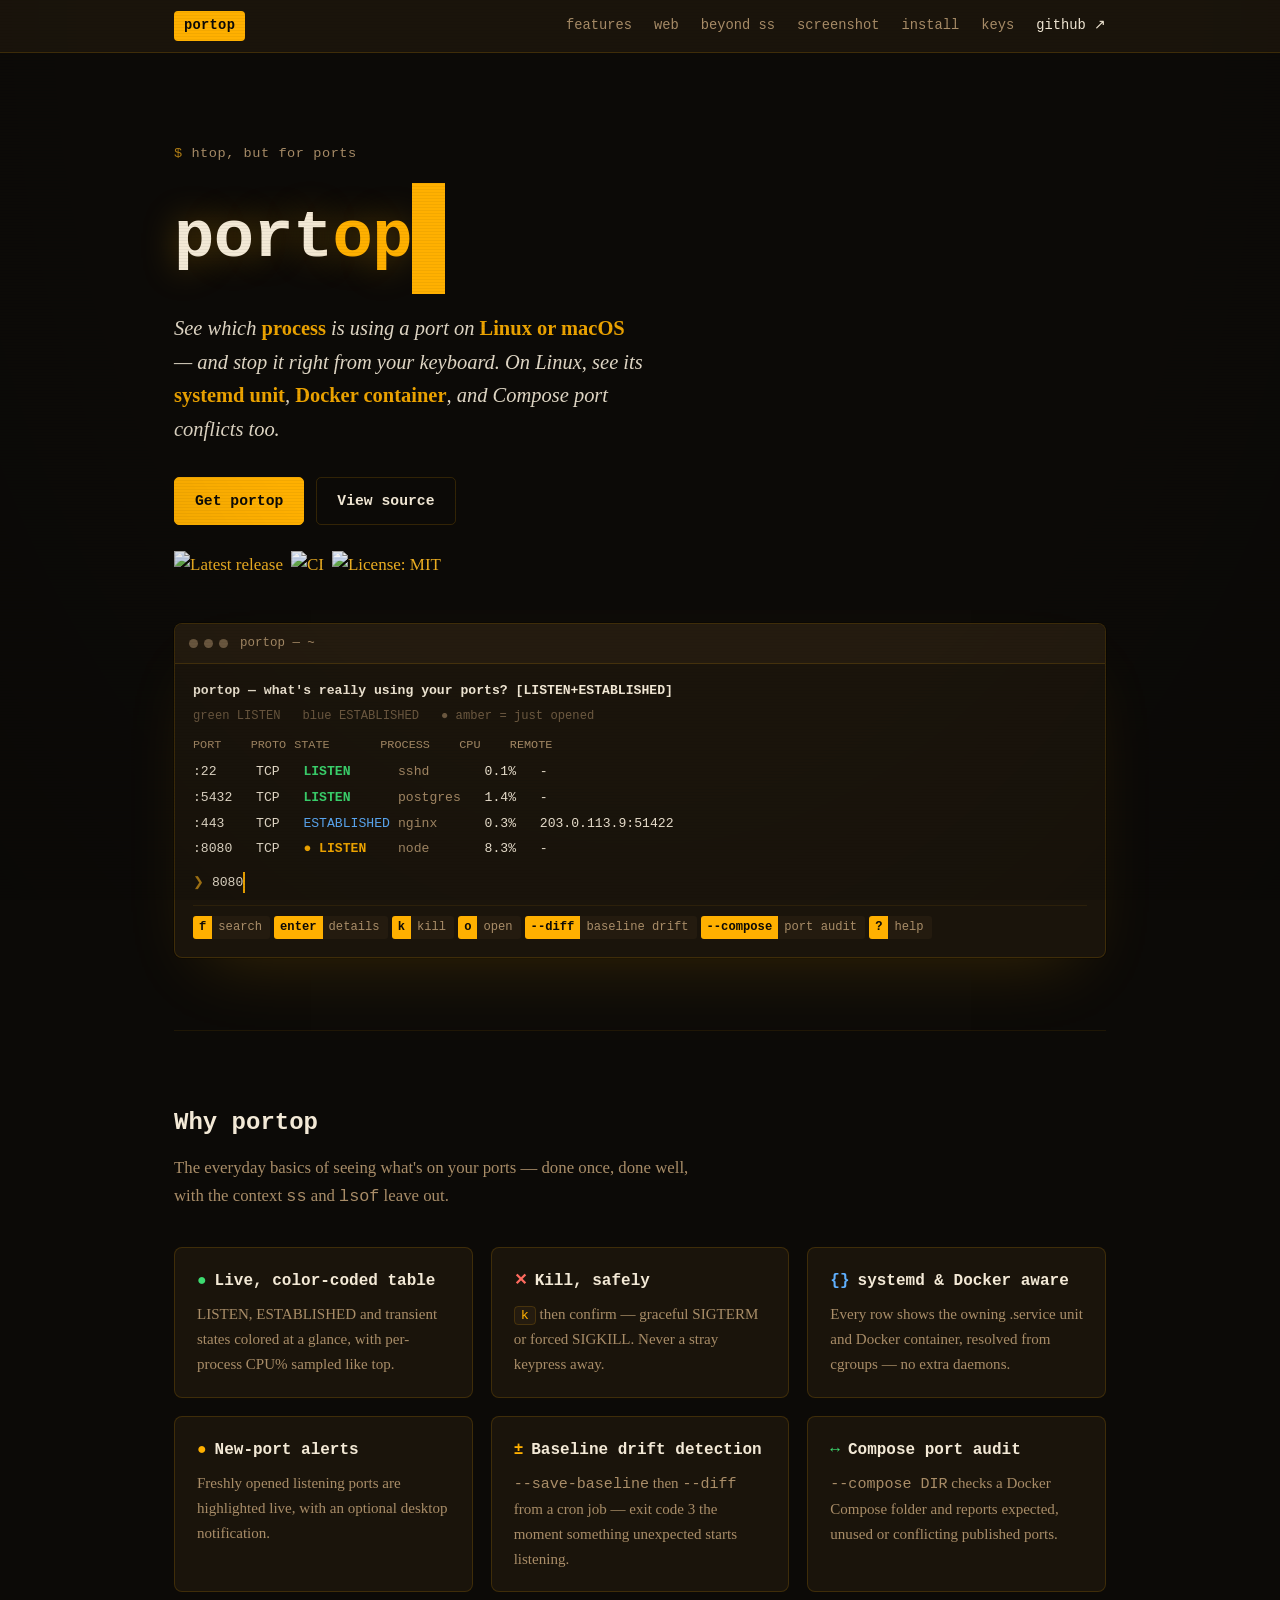
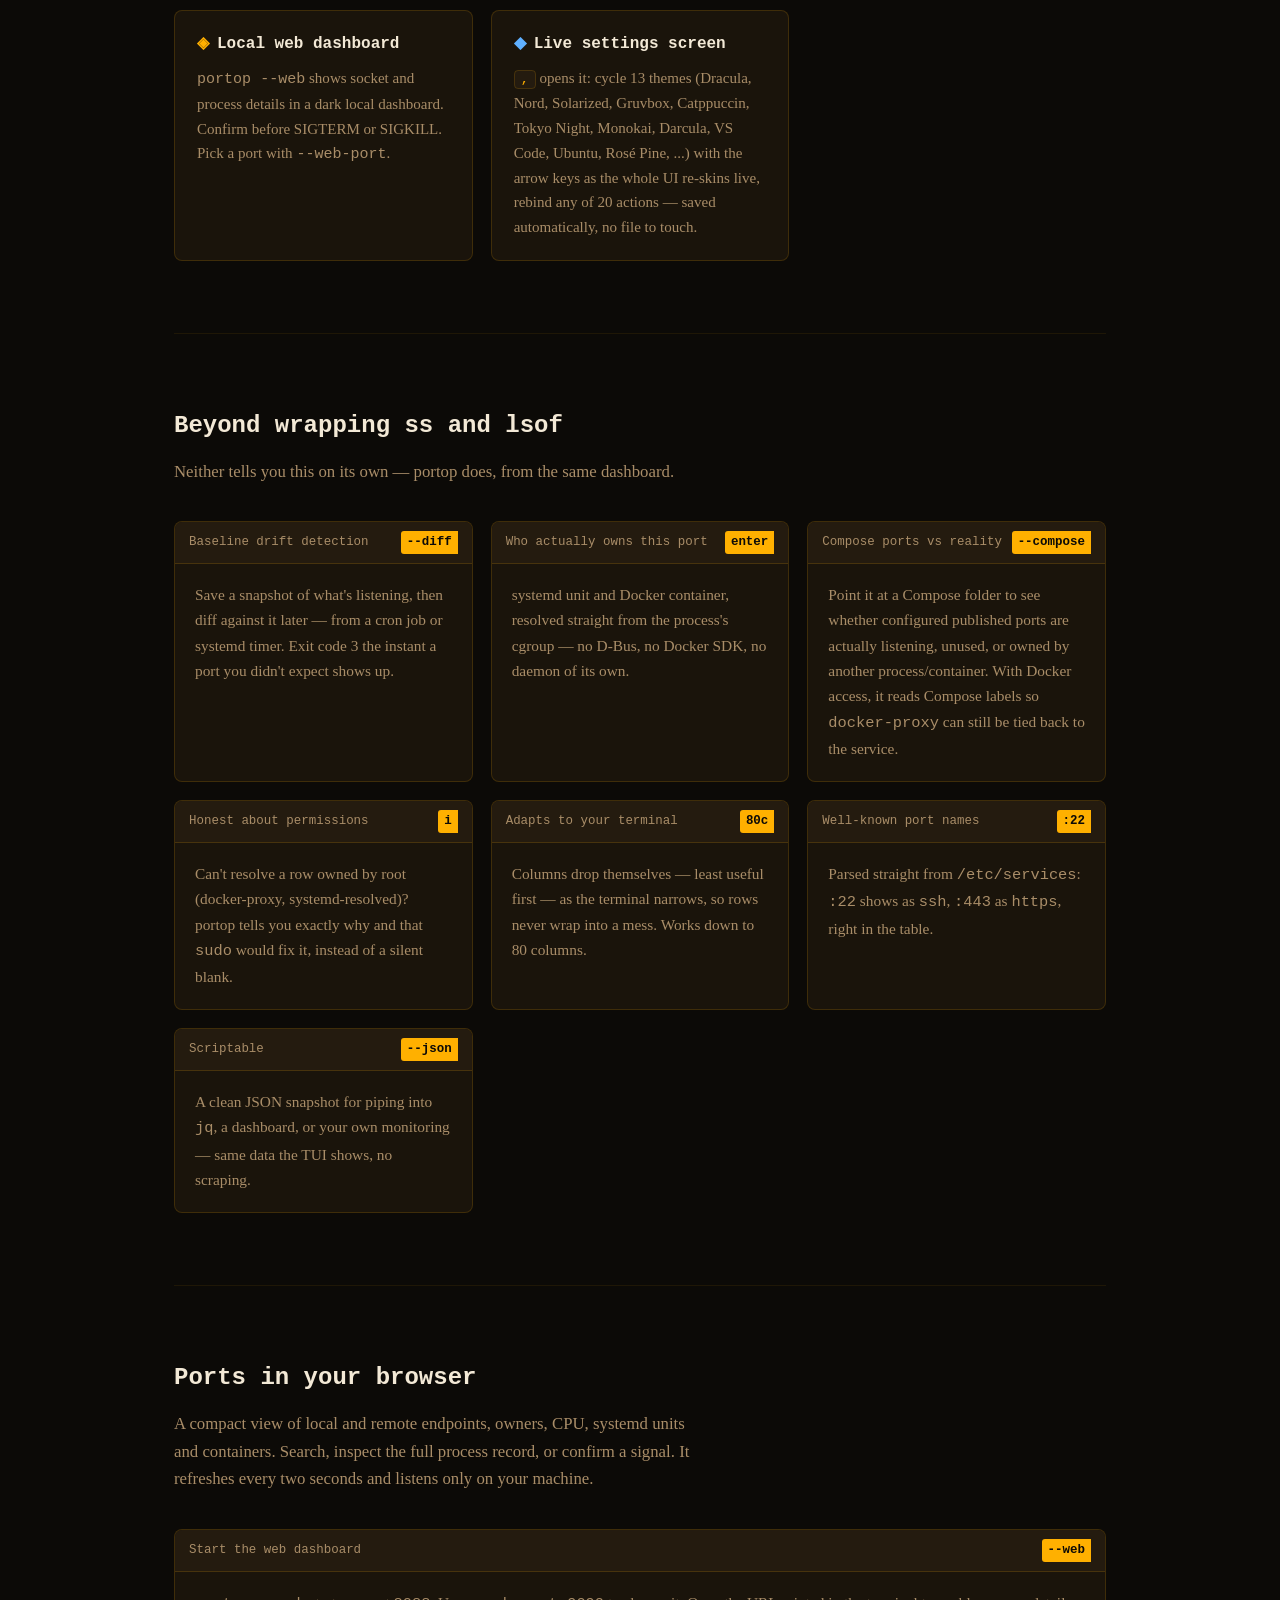
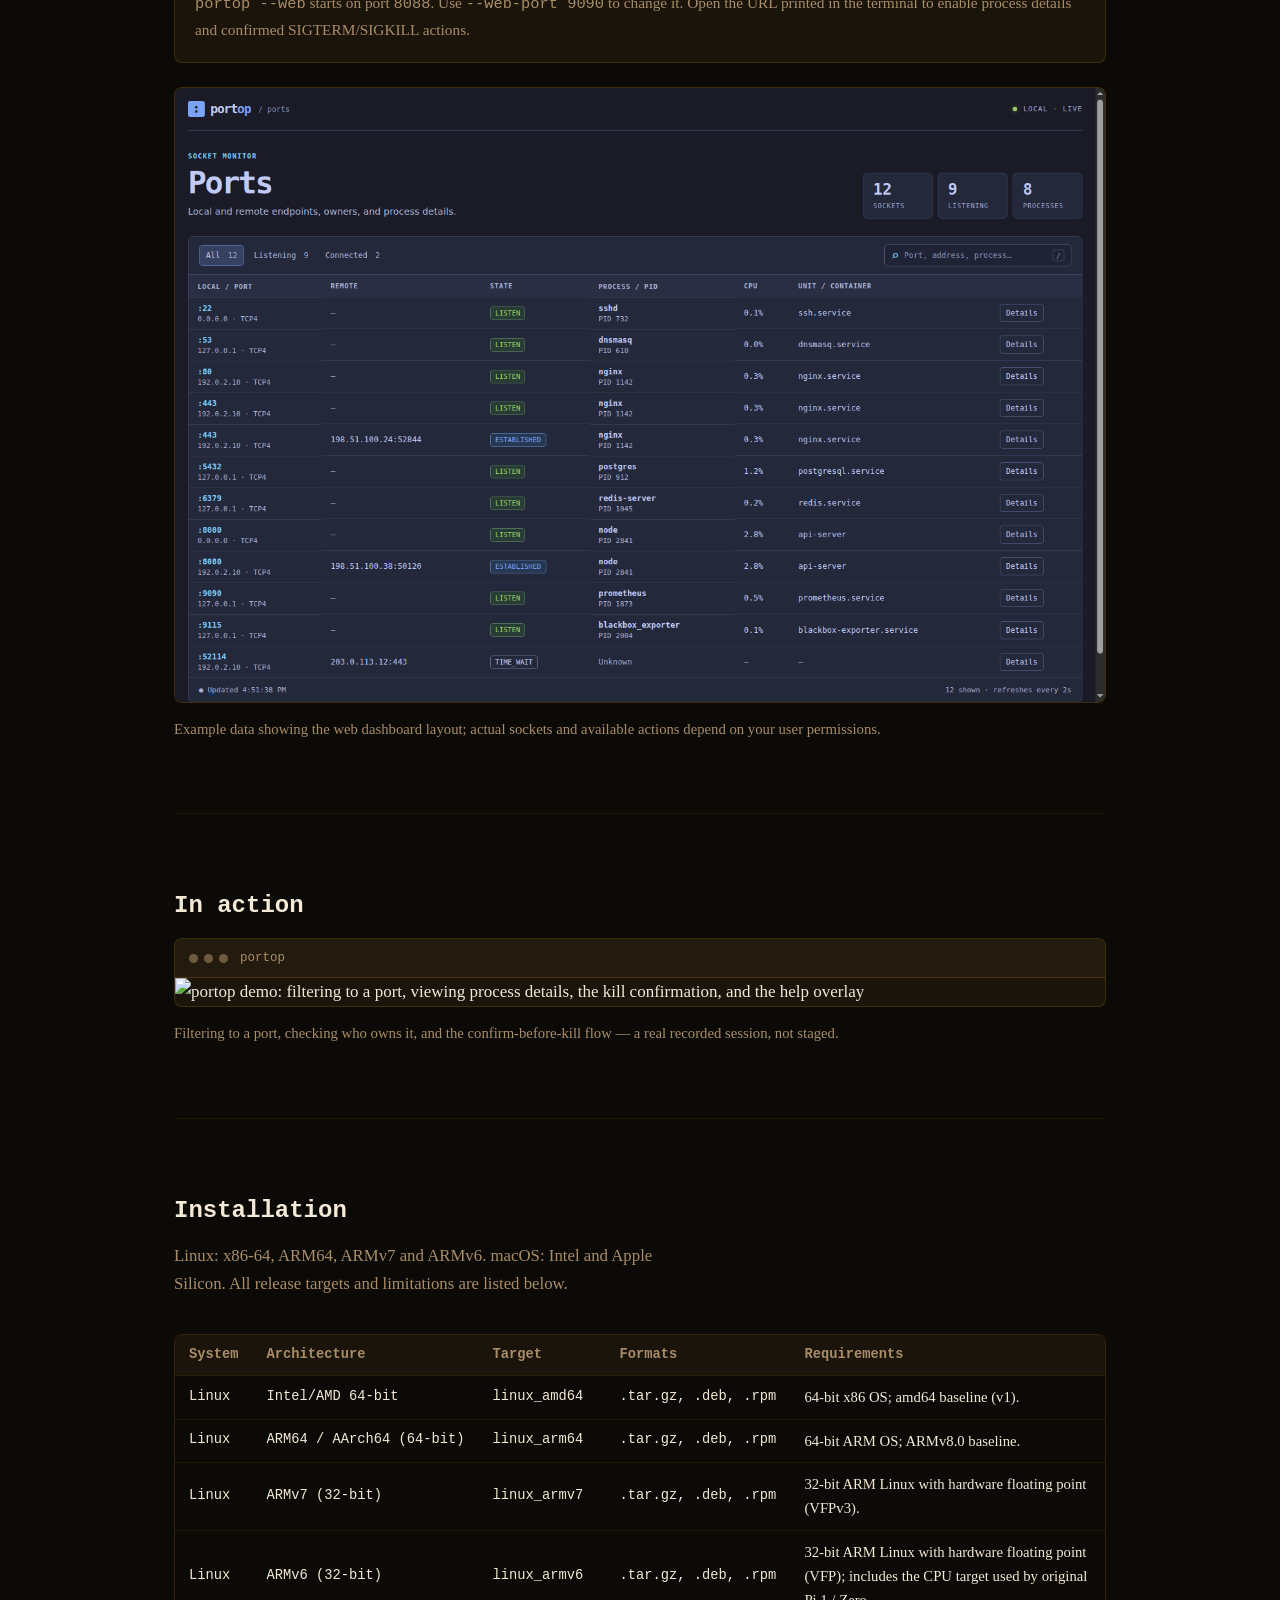
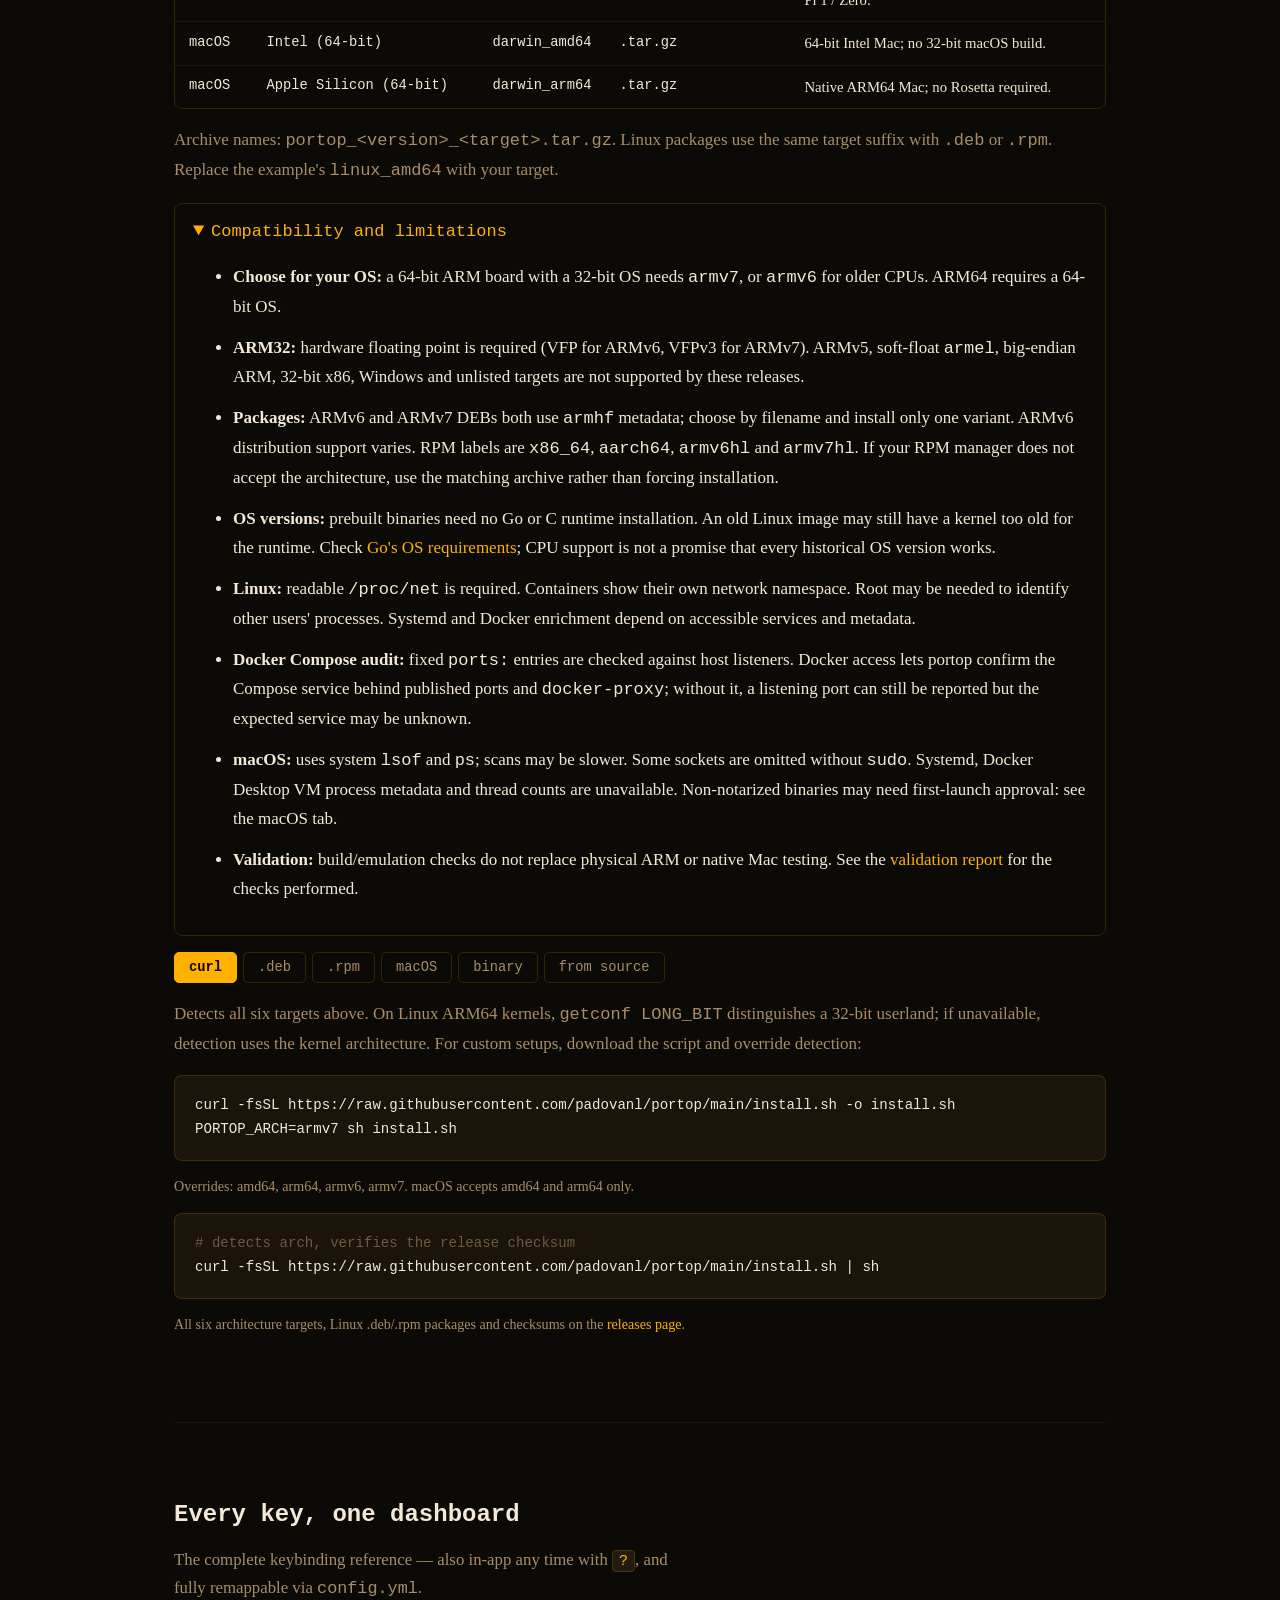
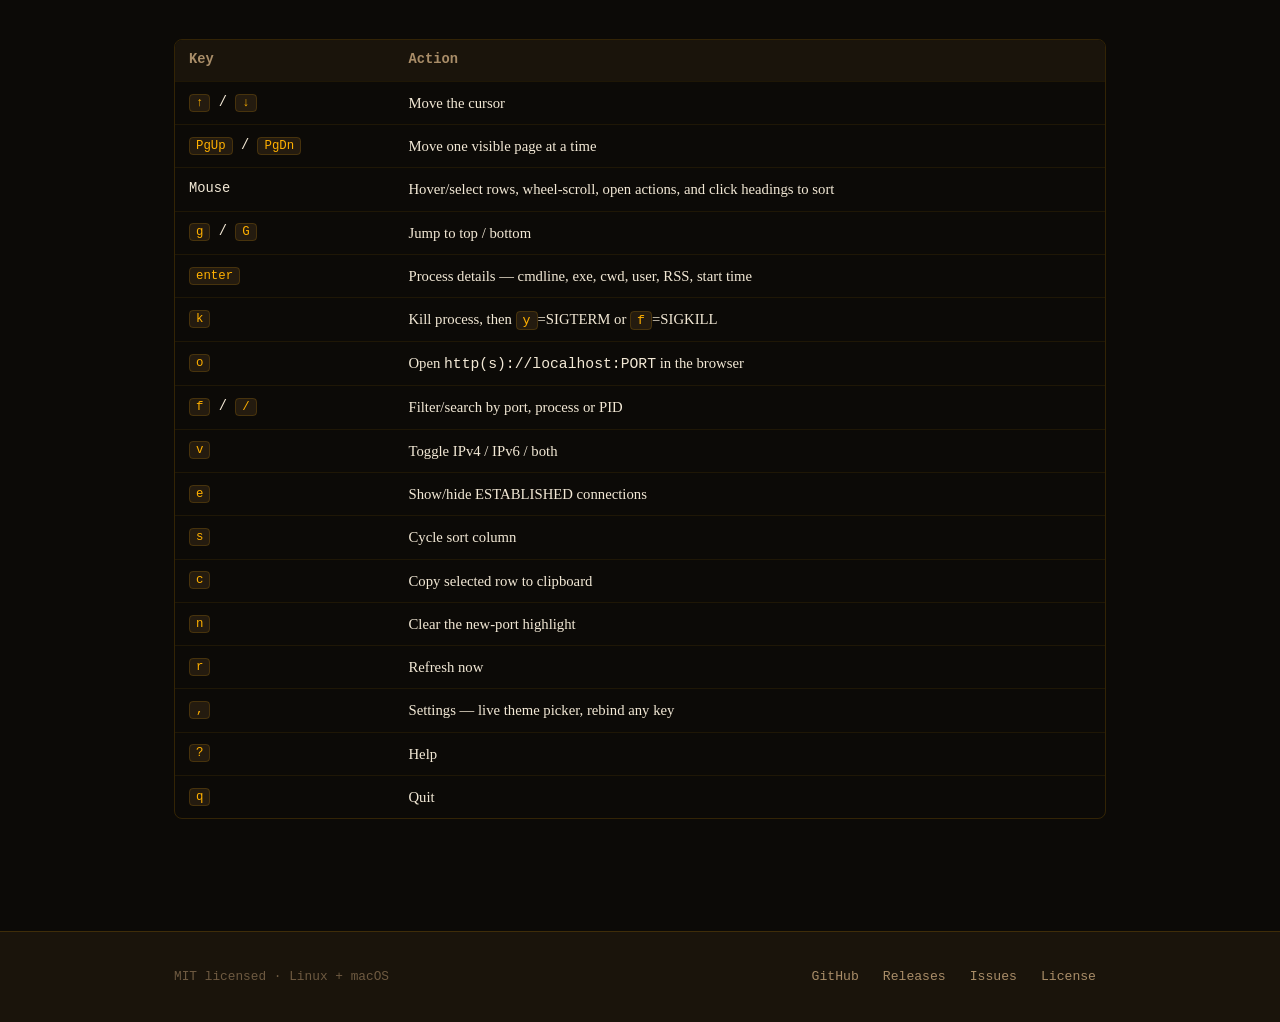
==== commit e23128af: "docs: show updated dashboards" ====
--- a/docs/index.html
+++ b/docs/index.html
@@ -474,7 +474,7 @@
         </div>
         <div class="card">
           <h3><span class="dot state-new">◈</span>Local web dashboard</h3>
-          <p><code>portop --web</code> opens a live, searchable, read-only port table in your browser. Pick a port with <code>--web-port</code>.</p>
+          <p><code>portop --web</code> shows socket and process details in a dark local dashboard. Confirm before SIGTERM or SIGKILL. Pick a port with <code>--web-port</code>.</p>
         </div>
         <div class="card">
           <h3><span class="dot state-established">◆</span>Live settings screen</h3>
@@ -542,19 +542,19 @@
 
     <section id="web" class="section">
       <h2>Ports in your browser</h2>
-      <p class="section-lede">The same live socket data, in a small local dashboard. Search by port, address, process or PID. It refreshes every two seconds and only listens on your machine.</p>
+      <p class="section-lede">A compact view of local and remote endpoints, owners, CPU, systemd units and containers. Search, inspect the full process record, or confirm a signal. It refreshes every two seconds and listens only on your machine.</p>
       <div class="feature-window">
         <div class="term-titlebar"><span>Start the web dashboard</span><span class="chip"><span class="k">--web</span></span></div>
         <div class="feature-window-body">
-          <p><code>portop --web</code> → <code>http://127.0.0.1:8088</code><br><code>portop --web --web-port 9090</code> → <code>http://127.0.0.1:9090</code></p>
+          <p><code>portop --web</code> starts on port <code>8088</code>. Use <code>--web-port 9090</code> to change it. Open the URL printed in the terminal to enable process details and confirmed SIGTERM/SIGKILL actions.</p>
         </div>
       </div>
       <div class="demo-frame web-shot">
         <a href="assets/web-dashboard.png" aria-label="Open the full-size web dashboard screenshot">
-          <img src="assets/web-dashboard.png" width="1425" height="1289" alt="Portop web dashboard showing nine listening sockets, process owners where available, and live search" loading="lazy">
+          <img src="assets/web-dashboard.png" width="1440" height="950" alt="Portop dark web dashboard showing sample sockets, process owners, state filters and search" loading="lazy">
         </a>
       </div>
-      <p class="demo-caption">Captured from portop on Linux with <code>--listen</code>. Unknown owners reflect the current user's process permissions.</p>
+      <p class="demo-caption">Example data showing the web dashboard layout; actual sockets and available actions depend on your user permissions.</p>
     </section>
 
     <section id="demo" class="section">
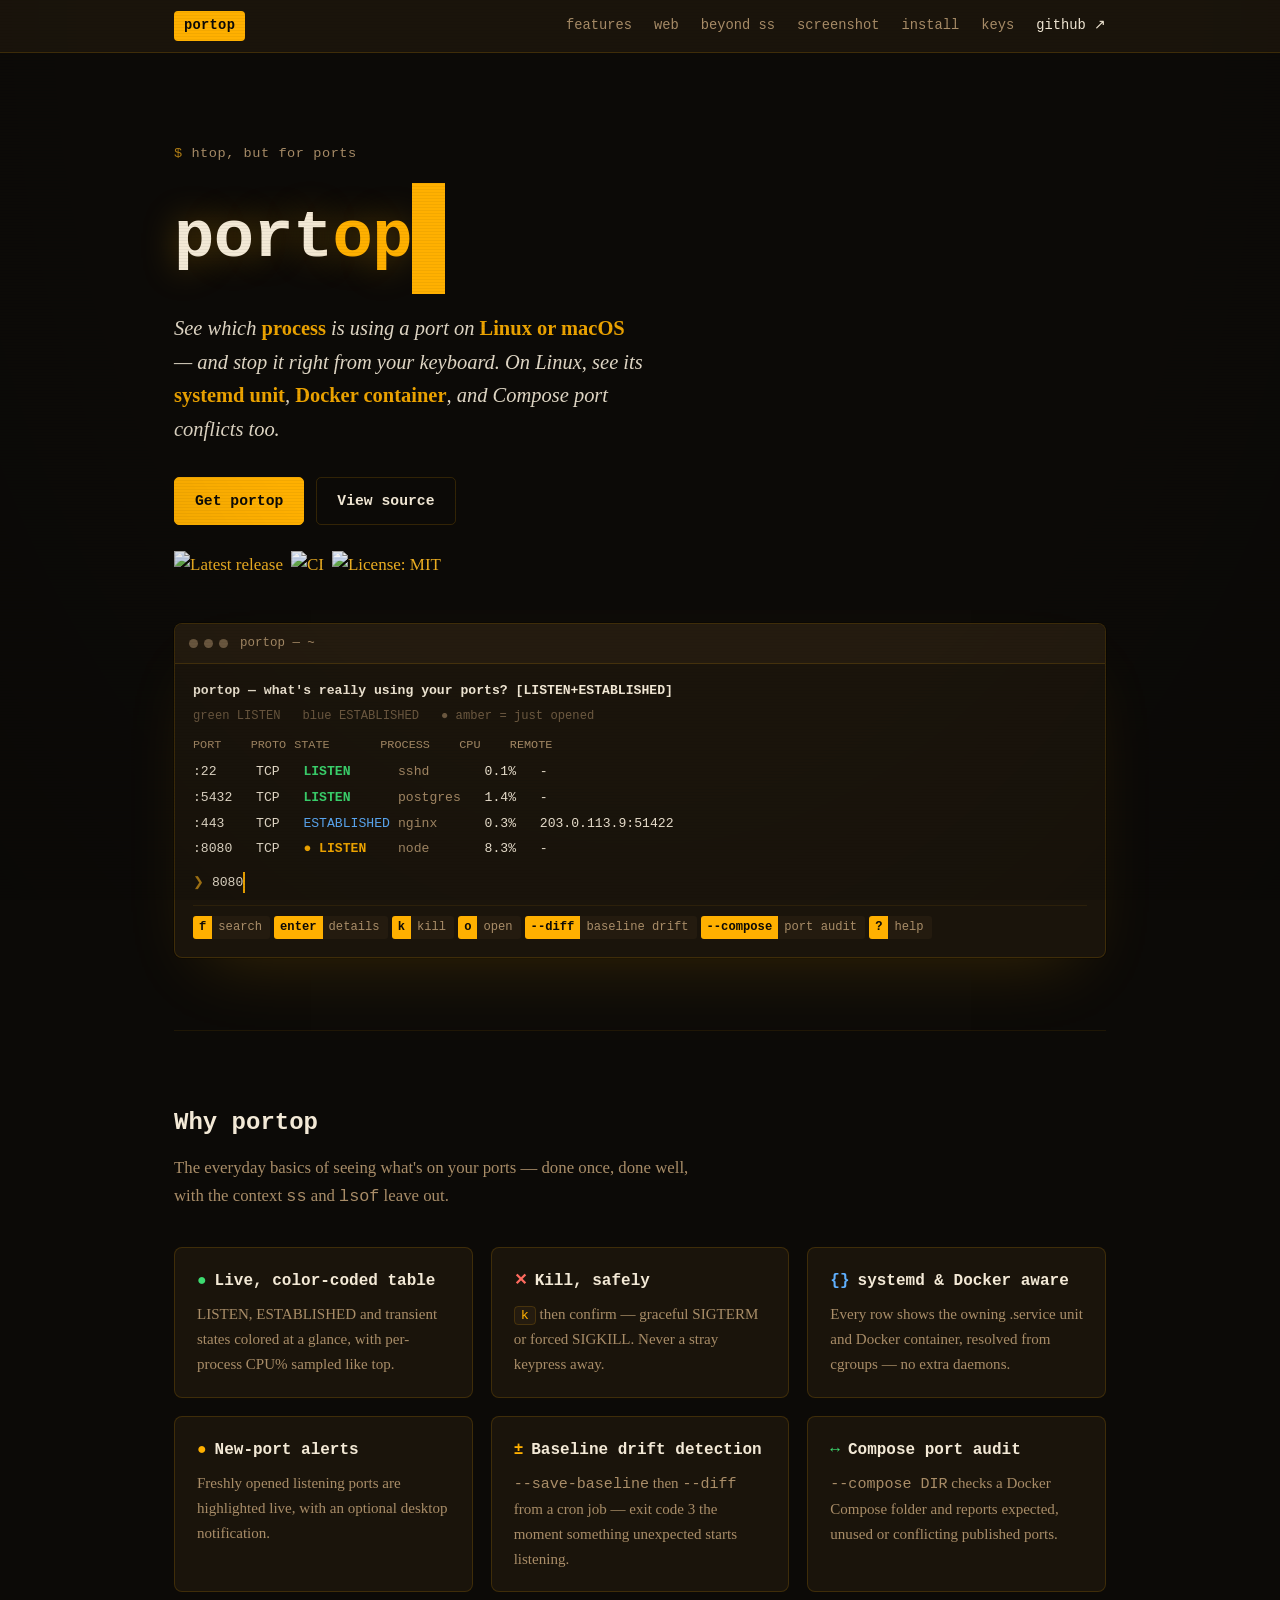
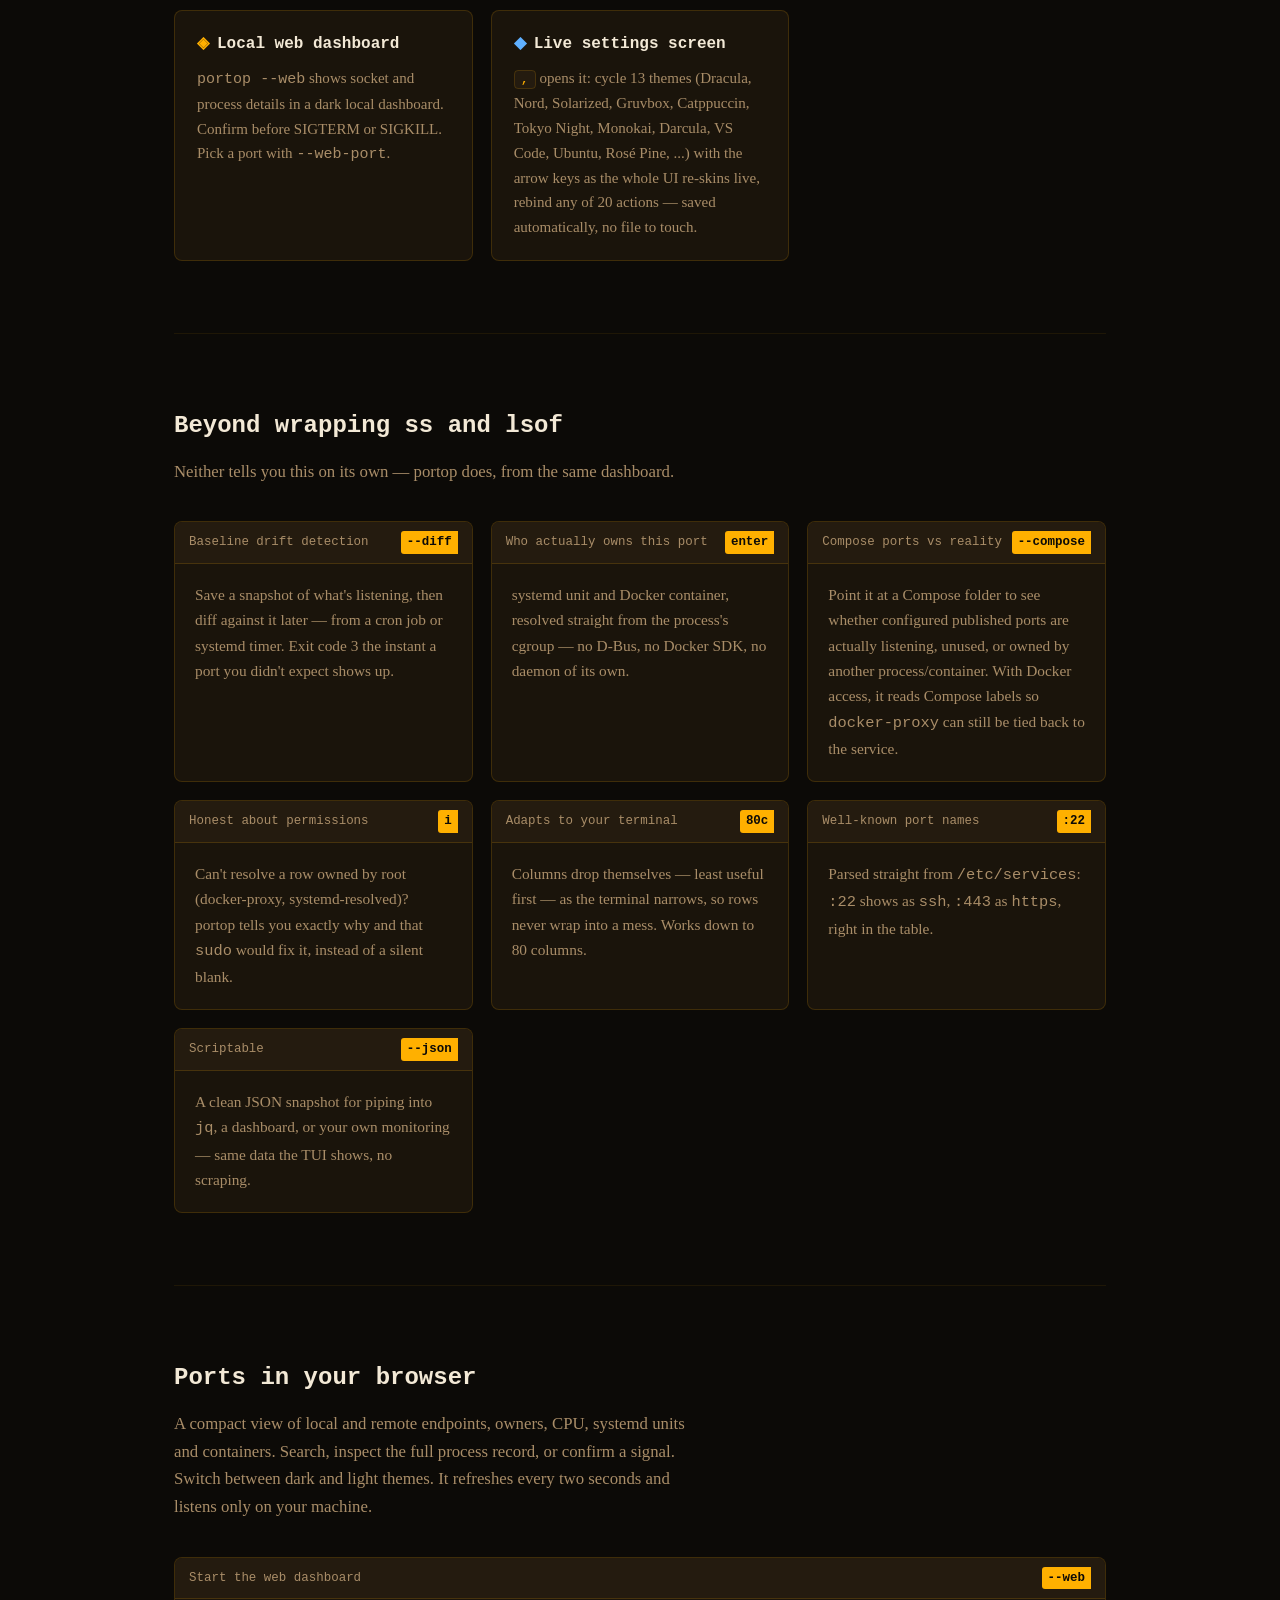
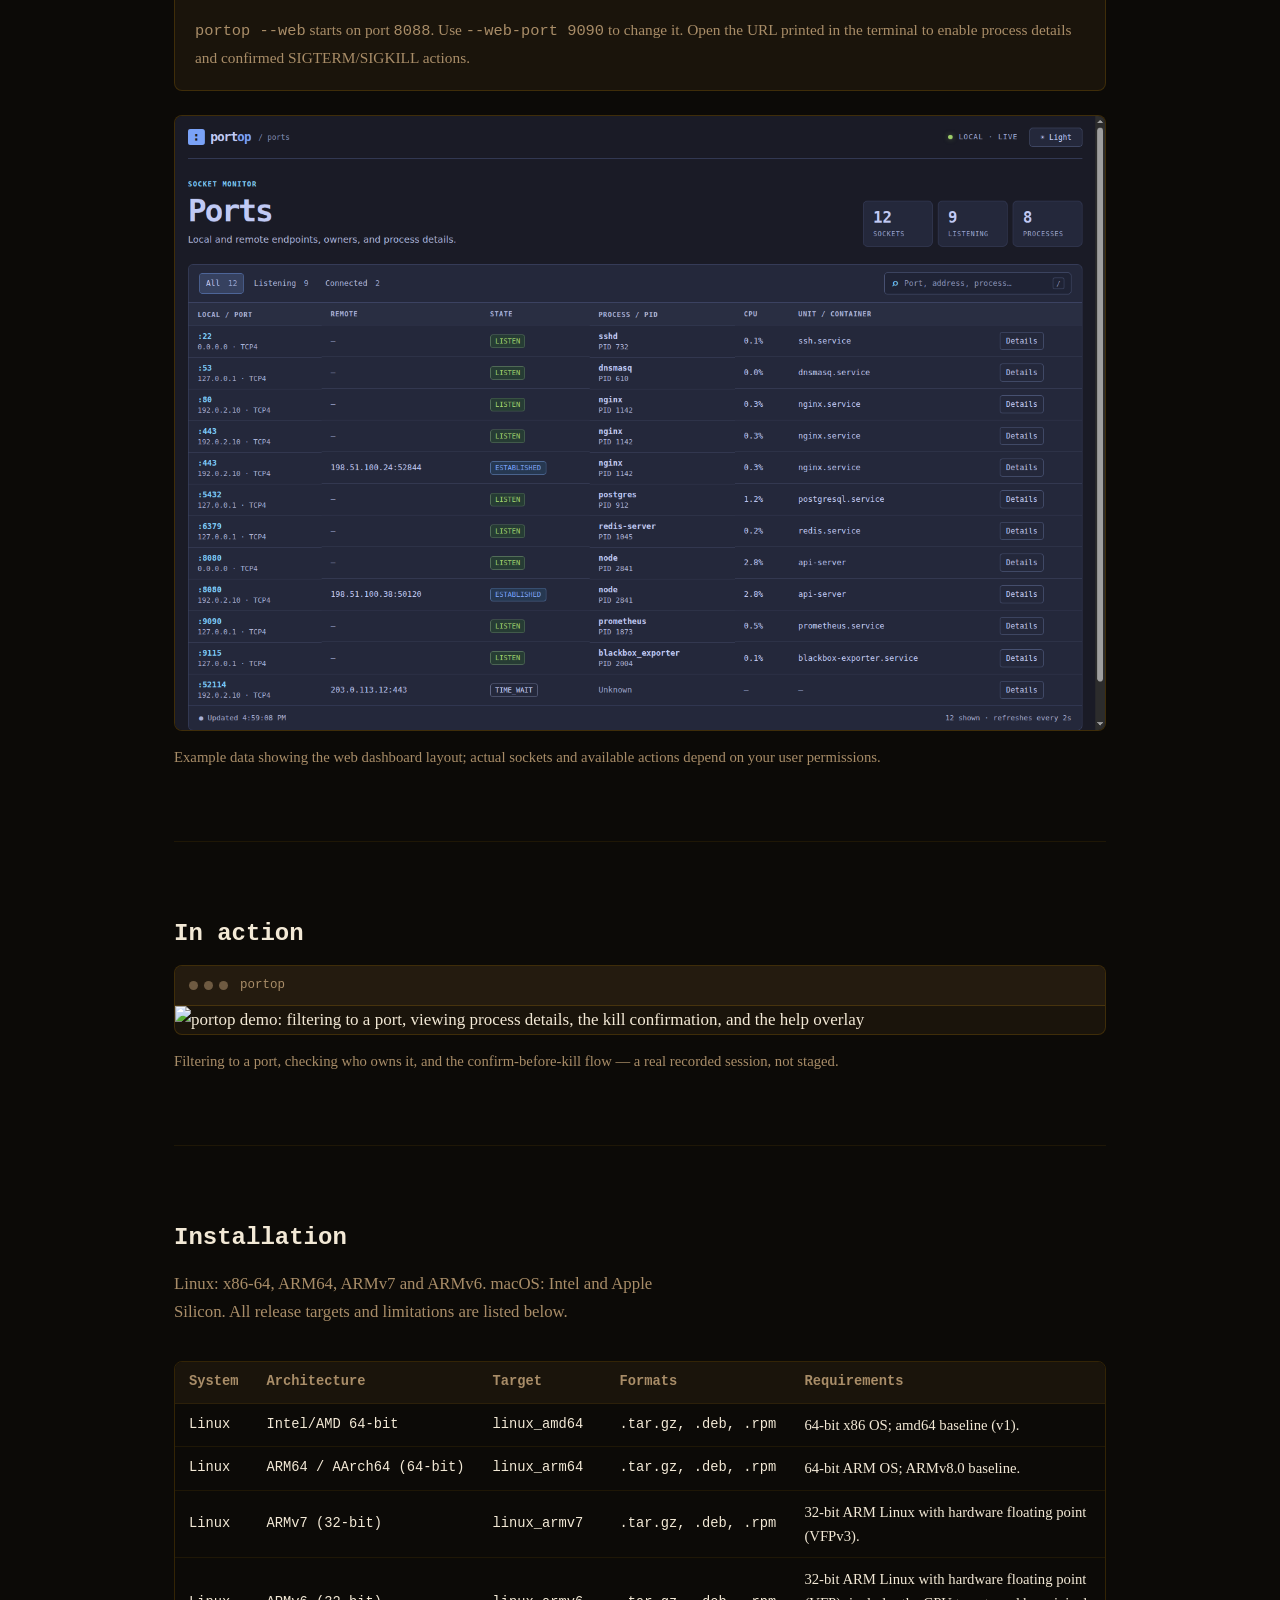
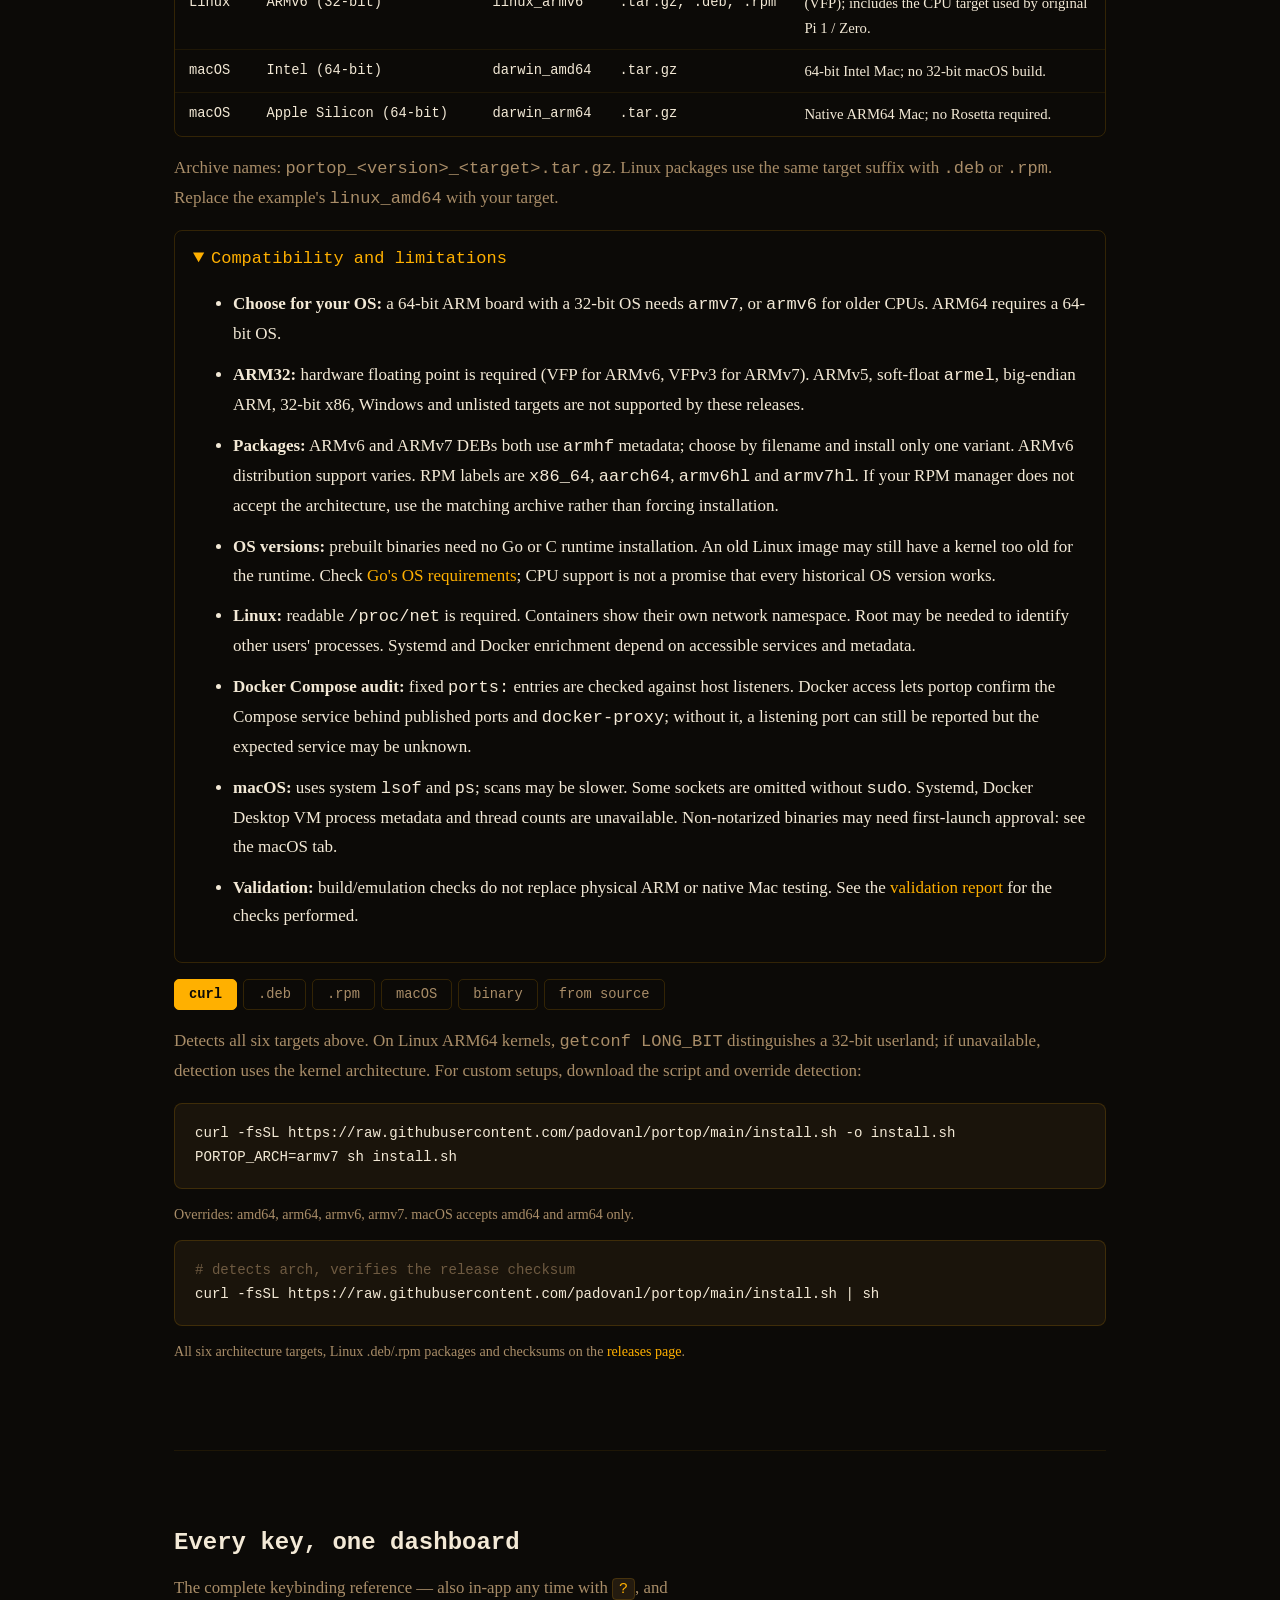
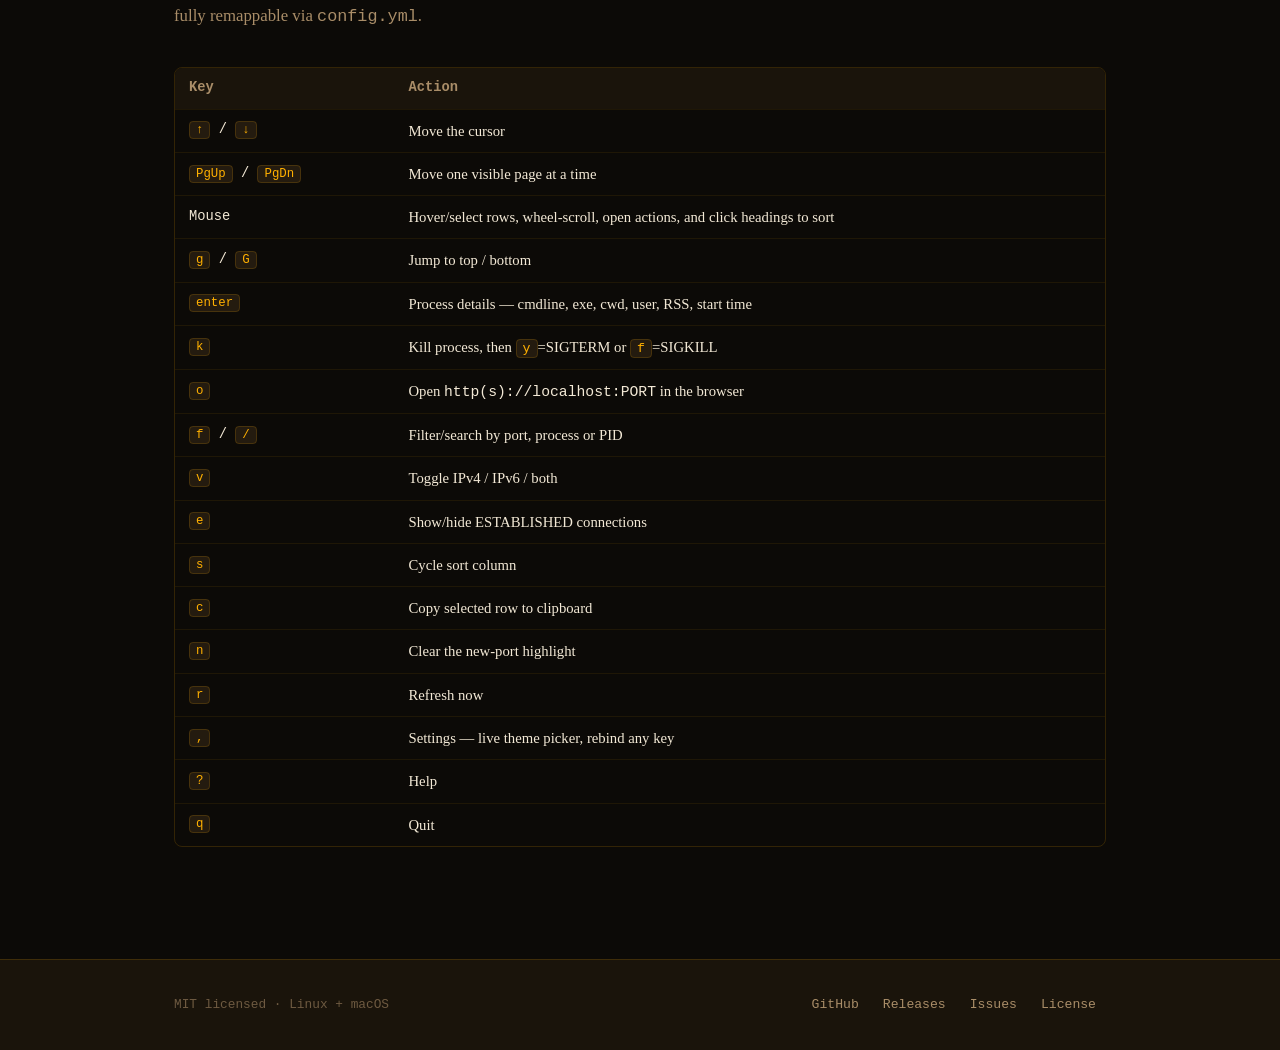
==== commit 543a26af: "feat: add dashboard themes" ====
--- a/docs/index.html
+++ b/docs/index.html
@@ -542,7 +542,7 @@
 
     <section id="web" class="section">
       <h2>Ports in your browser</h2>
-      <p class="section-lede">A compact view of local and remote endpoints, owners, CPU, systemd units and containers. Search, inspect the full process record, or confirm a signal. It refreshes every two seconds and listens only on your machine.</p>
+      <p class="section-lede">A compact view of local and remote endpoints, owners, CPU, systemd units and containers. Search, inspect the full process record, or confirm a signal. Switch between dark and light themes. It refreshes every two seconds and listens only on your machine.</p>
       <div class="feature-window">
         <div class="term-titlebar"><span>Start the web dashboard</span><span class="chip"><span class="k">--web</span></span></div>
         <div class="feature-window-body">
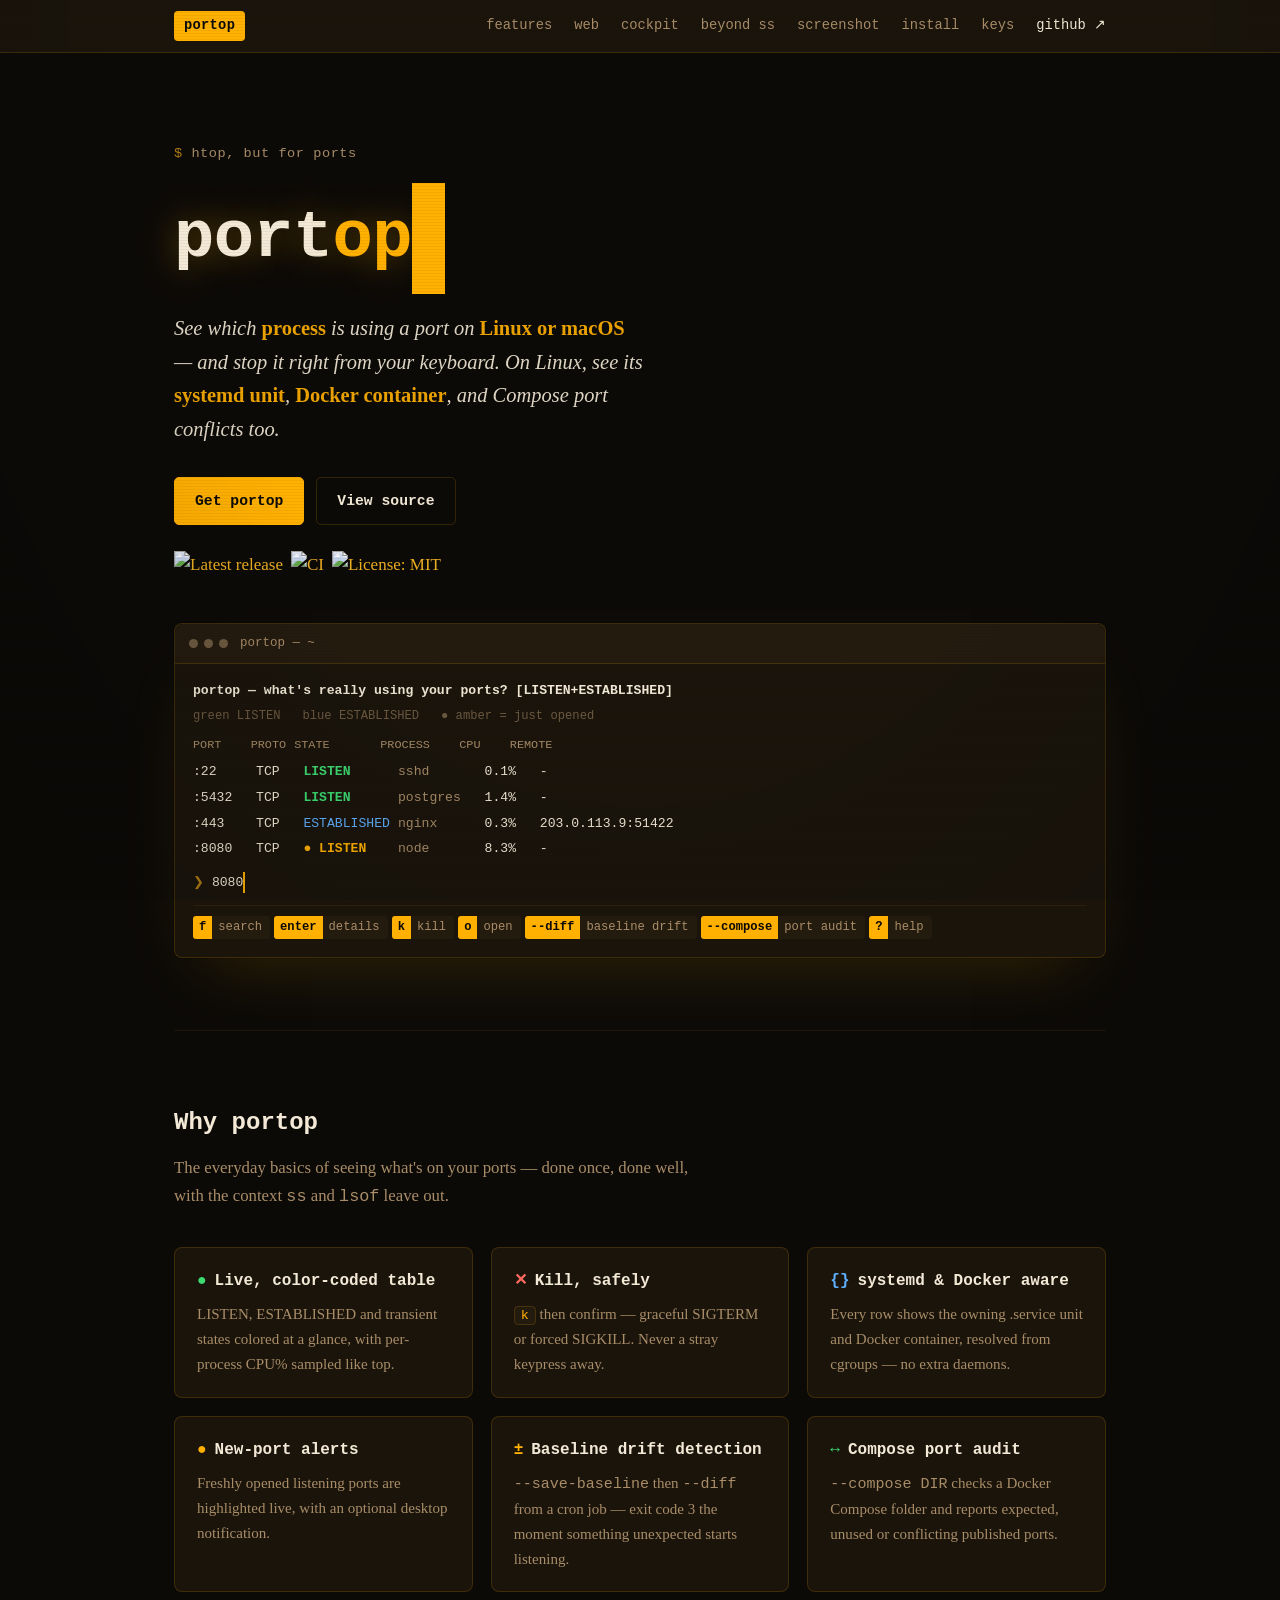
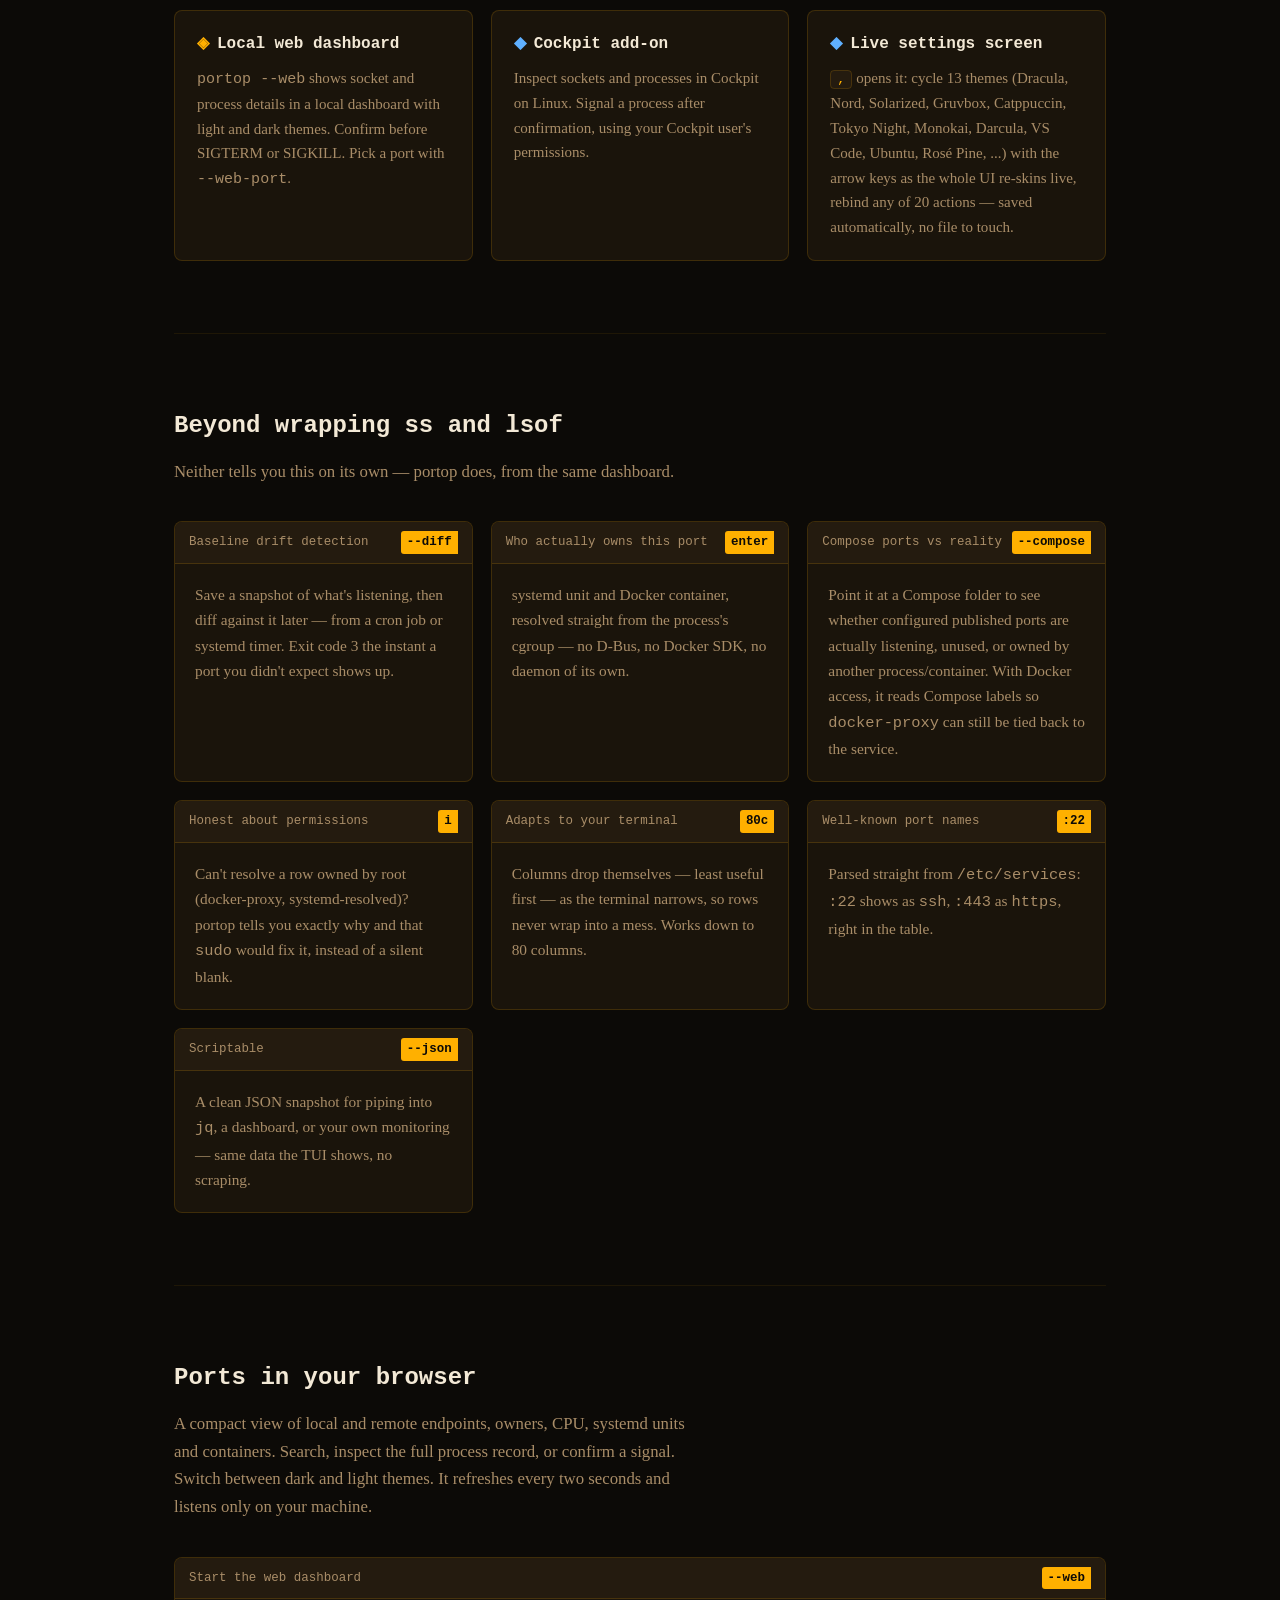
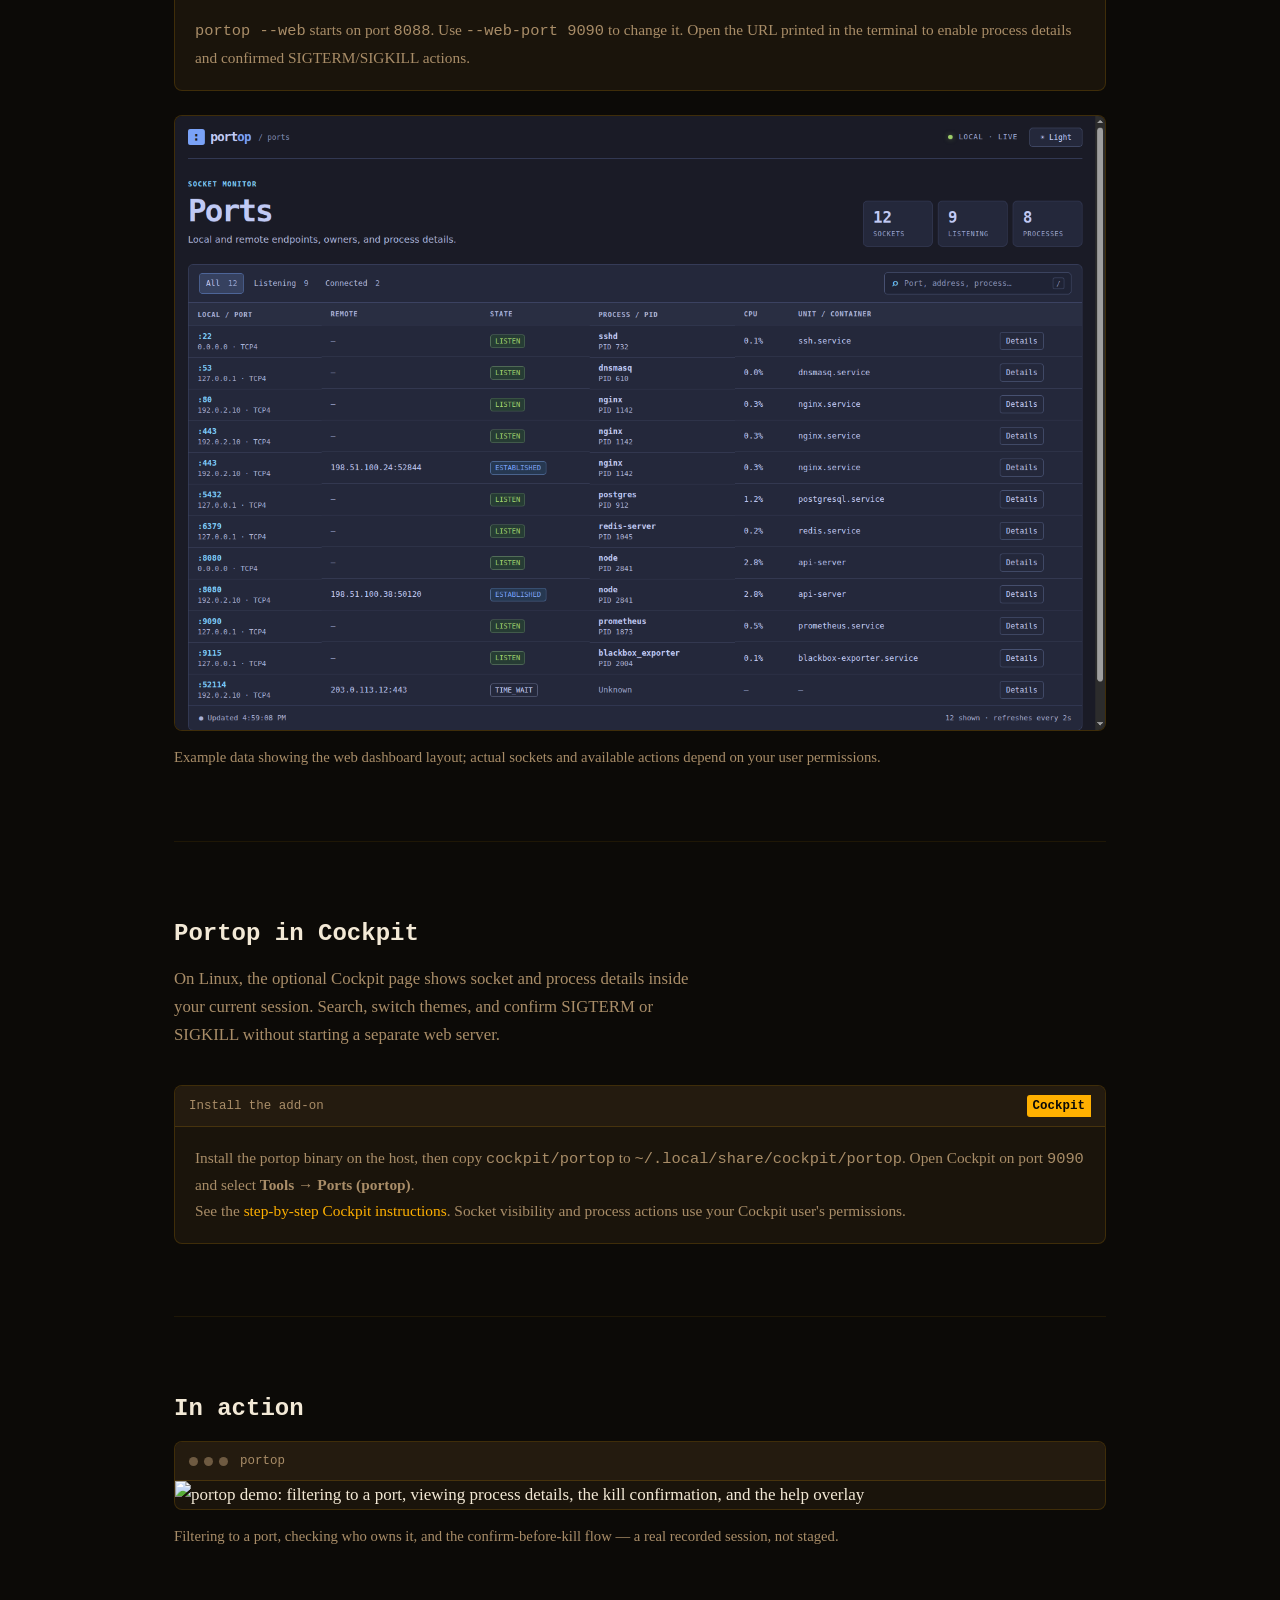
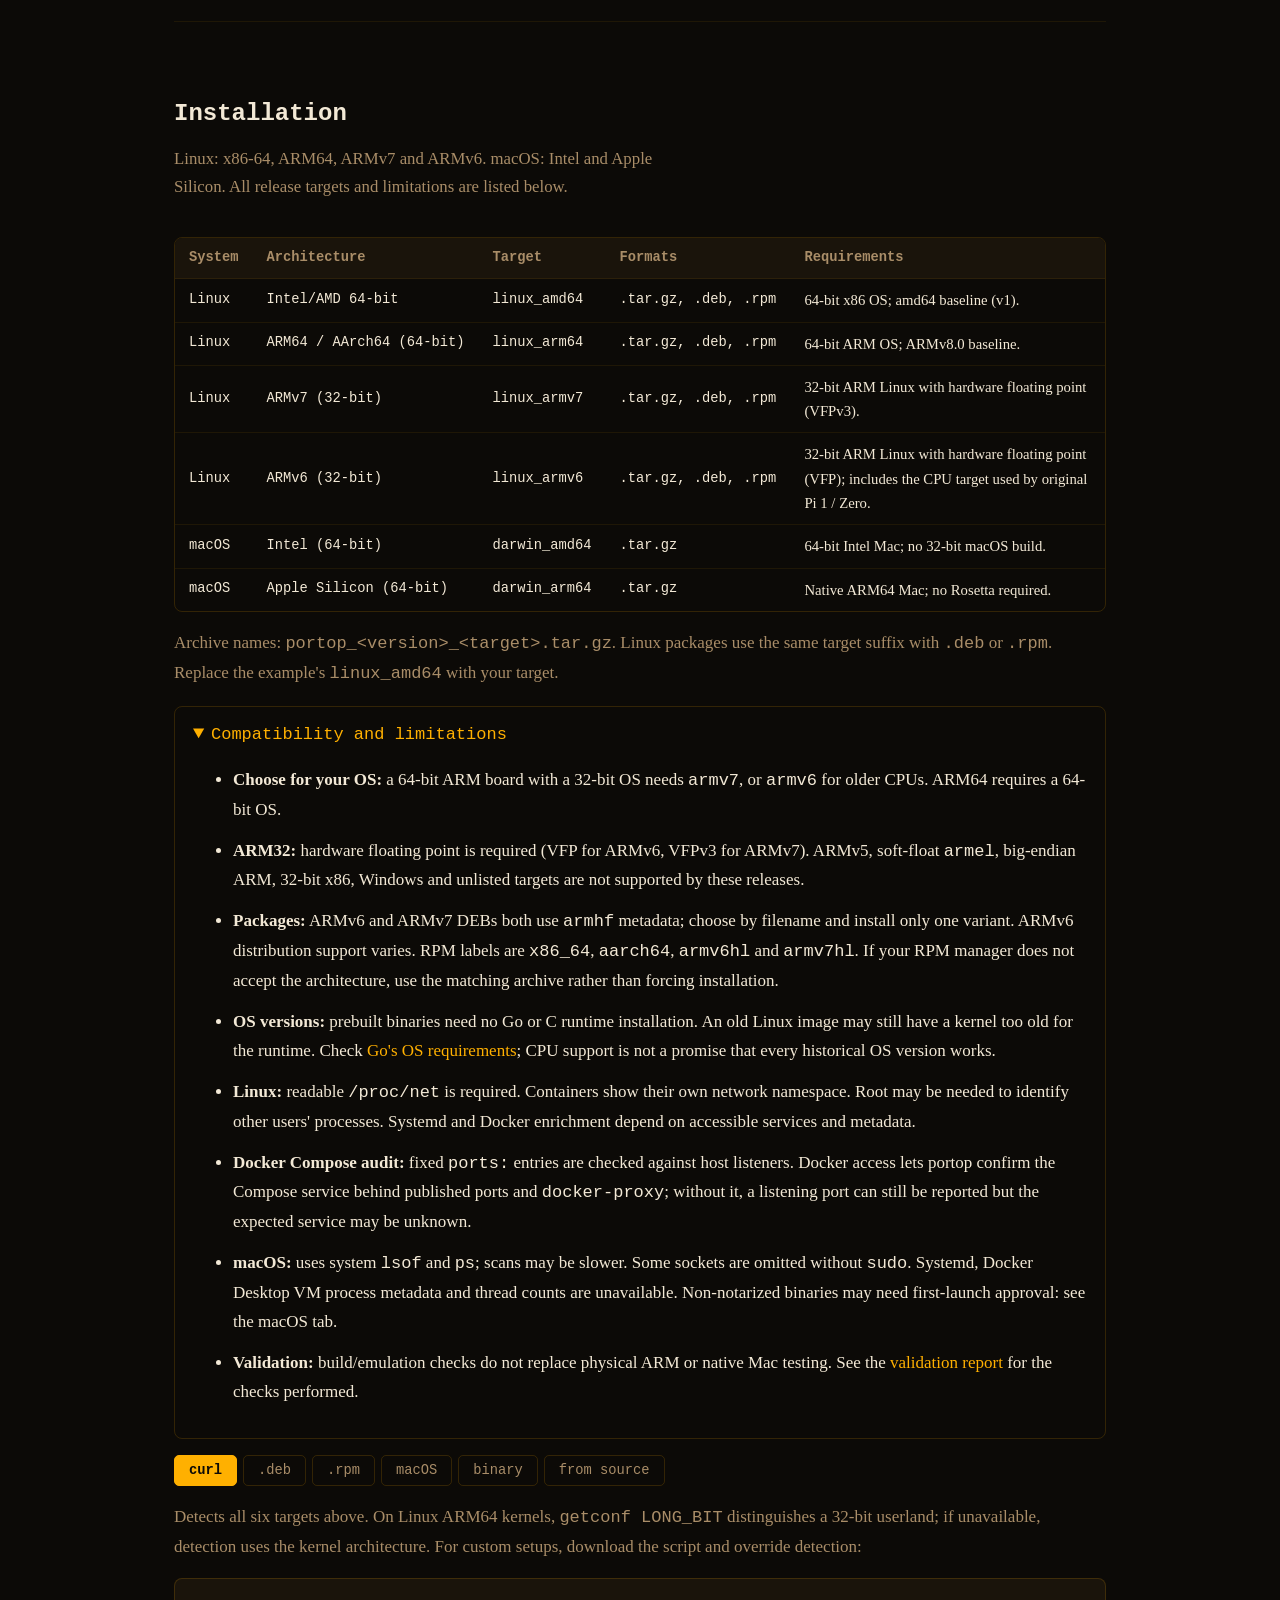
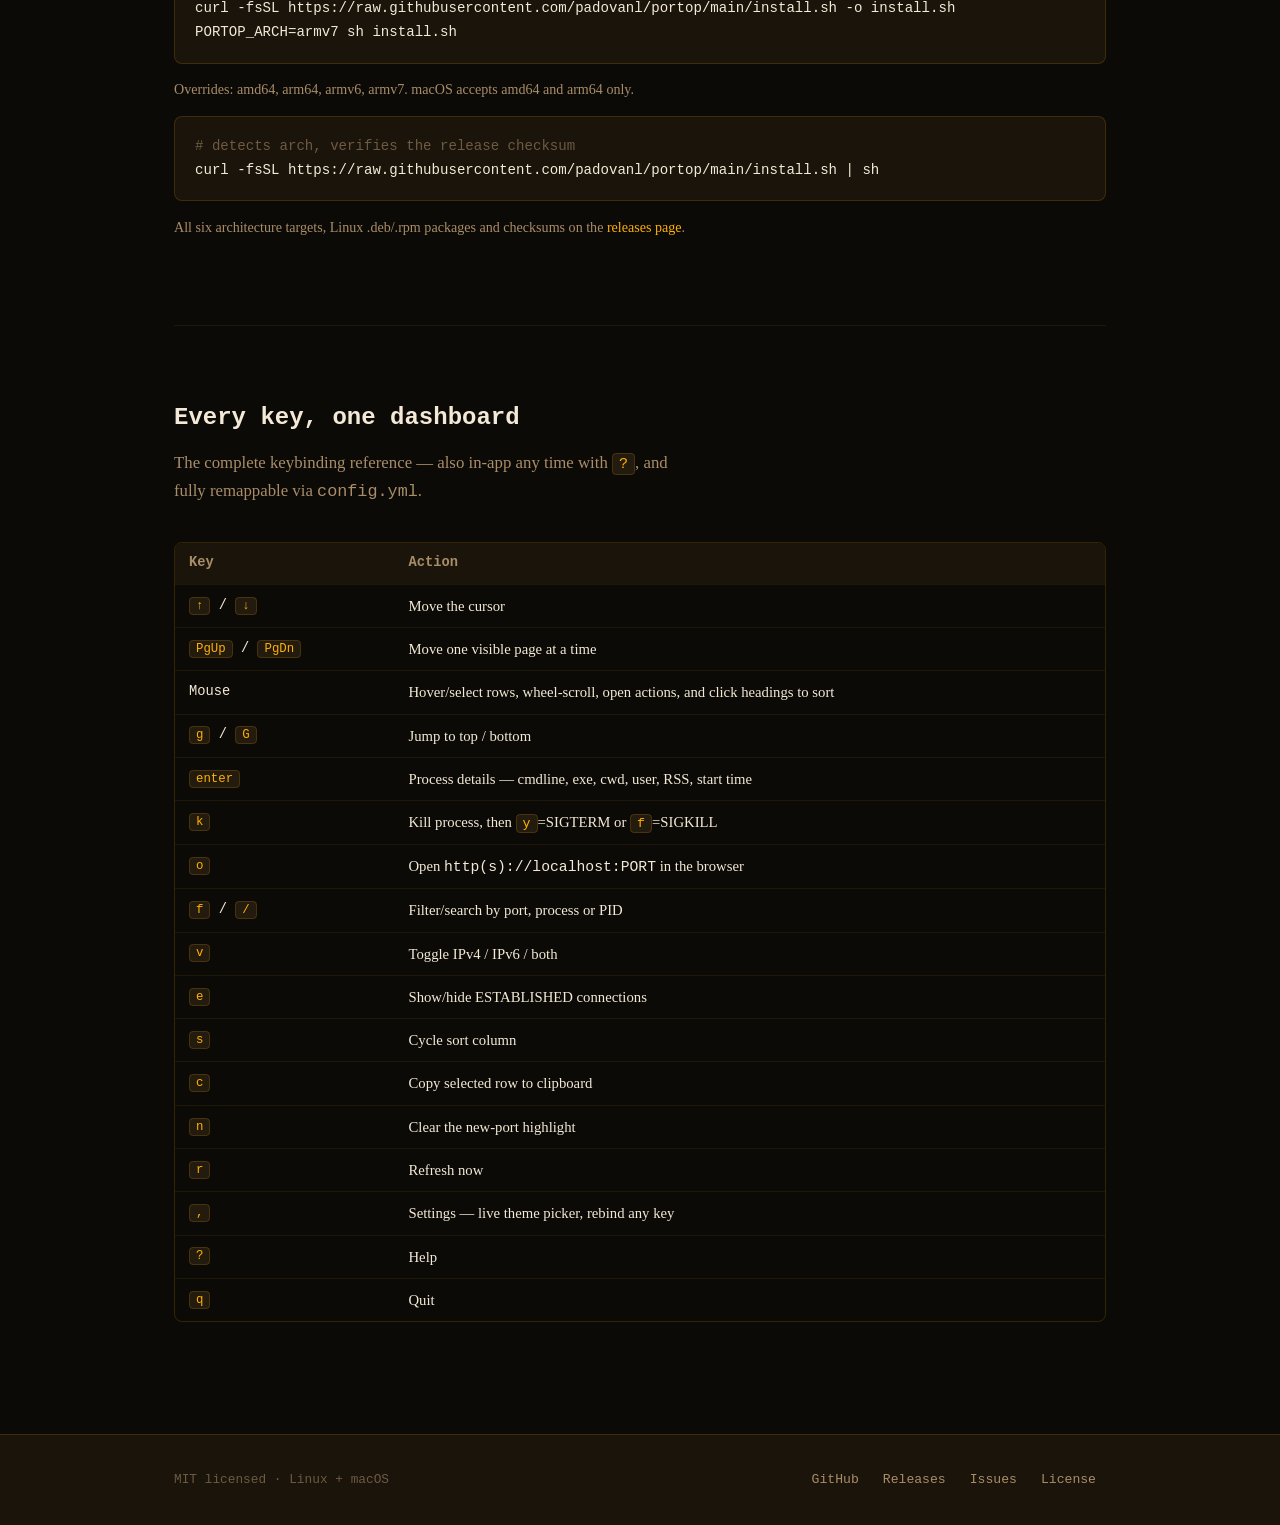
==== commit 7cad0743: "docs: cover Cockpit on Pages" ====
--- a/docs/index.html
+++ b/docs/index.html
@@ -9,15 +9,7 @@
 <meta property="og:description" content="An htop-style terminal UI for TCP/UDP ports — process, systemd unit and Docker container in one dashboard, with baseline drift detection, themes and remappable keys.">
 <link rel="icon" href="data:image/svg+xml,<svg xmlns=%22http://www.w3.org/2000/svg%22 viewBox=%220 0 256 256%22><rect width=%22256%22 height=%22256%22 rx=%2256%22 fill=%22%231a1409%22/><rect x=%2270%22 y=%2260%22 width=%2228%22 height=%2270%22 rx=%228%22 fill=%22%23ffb000%22/><rect x=%22158%22 y=%2260%22 width=%2228%22 height=%2270%22 rx=%228%22 fill=%22%23ffb000%22/><path d=%22M60 118h136v34a68 68 0 0 1-136 0z%22 fill=%22%23c98a2e%22/><rect x=%22116%22 y=%22182%22 width=%2224%22 height=%2240%22 rx=%226%22 fill=%22%23ffb000%22/></svg>">
 <style>
-  /*
-    Design: same one-committed-world approach as padovanl's other TUI
-    pages — an amber-phosphor terminal register, no light/dark branch,
-    because the product itself only exists as a dark terminal session.
-    Chrome (rounded "windows", inverse key chips, tab bar) borrows the
-    app's own lipgloss vocabulary; the mock terminal in the hero reuses
-    portop's actual state colors (green LISTEN, blue ESTABLISHED, amber
-    new-port dot) since it's demonstrating real product behavior.
-  */
+  /* Pages uses an amber terminal palette; the web and Cockpit dashboards have light and dark themes. */
   :root {
     --ink: #0c0a07;
     --ink-raised: #1a140b;
@@ -389,6 +381,7 @@
     <nav>
       <a href="#features">features</a>
       <a href="#web">web</a>
+      <a href="#cockpit">cockpit</a>
       <a href="#differentiators">beyond ss</a>
       <a href="#demo">screenshot</a>
       <a href="#install">install</a>
@@ -474,7 +467,11 @@
         </div>
         <div class="card">
           <h3><span class="dot state-new">◈</span>Local web dashboard</h3>
-          <p><code>portop --web</code> shows socket and process details in a dark local dashboard. Confirm before SIGTERM or SIGKILL. Pick a port with <code>--web-port</code>.</p>
+          <p><code>portop --web</code> shows socket and process details in a local dashboard with light and dark themes. Confirm before SIGTERM or SIGKILL. Pick a port with <code>--web-port</code>.</p>
+        </div>
+        <div class="card">
+          <h3><span class="dot state-established">◆</span>Cockpit add-on</h3>
+          <p>Inspect sockets and processes in Cockpit on Linux. Signal a process after confirmation, using your Cockpit user's permissions.</p>
         </div>
         <div class="card">
           <h3><span class="dot state-established">◆</span>Live settings screen</h3>
@@ -555,6 +552,18 @@
         </a>
       </div>
       <p class="demo-caption">Example data showing the web dashboard layout; actual sockets and available actions depend on your user permissions.</p>
+    </section>
+
+    <section id="cockpit" class="section">
+      <h2>Portop in Cockpit</h2>
+      <p class="section-lede">On Linux, the optional Cockpit page shows socket and process details inside your current session. Search, switch themes, and confirm SIGTERM or SIGKILL without starting a separate web server.</p>
+      <div class="feature-window">
+        <div class="term-titlebar"><span>Install the add-on</span><span class="chip"><span class="k">Cockpit</span></span></div>
+        <div class="feature-window-body">
+          <p>Install the portop binary on the host, then copy <code>cockpit/portop</code> to <code>~/.local/share/cockpit/portop</code>. Open Cockpit on port <code>9090</code> and select <strong>Tools → Ports (portop)</strong>.</p>
+          <p>See the <a href="https://github.com/padovanl/portop/blob/main/cockpit/README.md">step-by-step Cockpit instructions</a>. Socket visibility and process actions use your Cockpit user's permissions.</p>
+        </div>
+      </div>
     </section>
 
     <section id="demo" class="section">
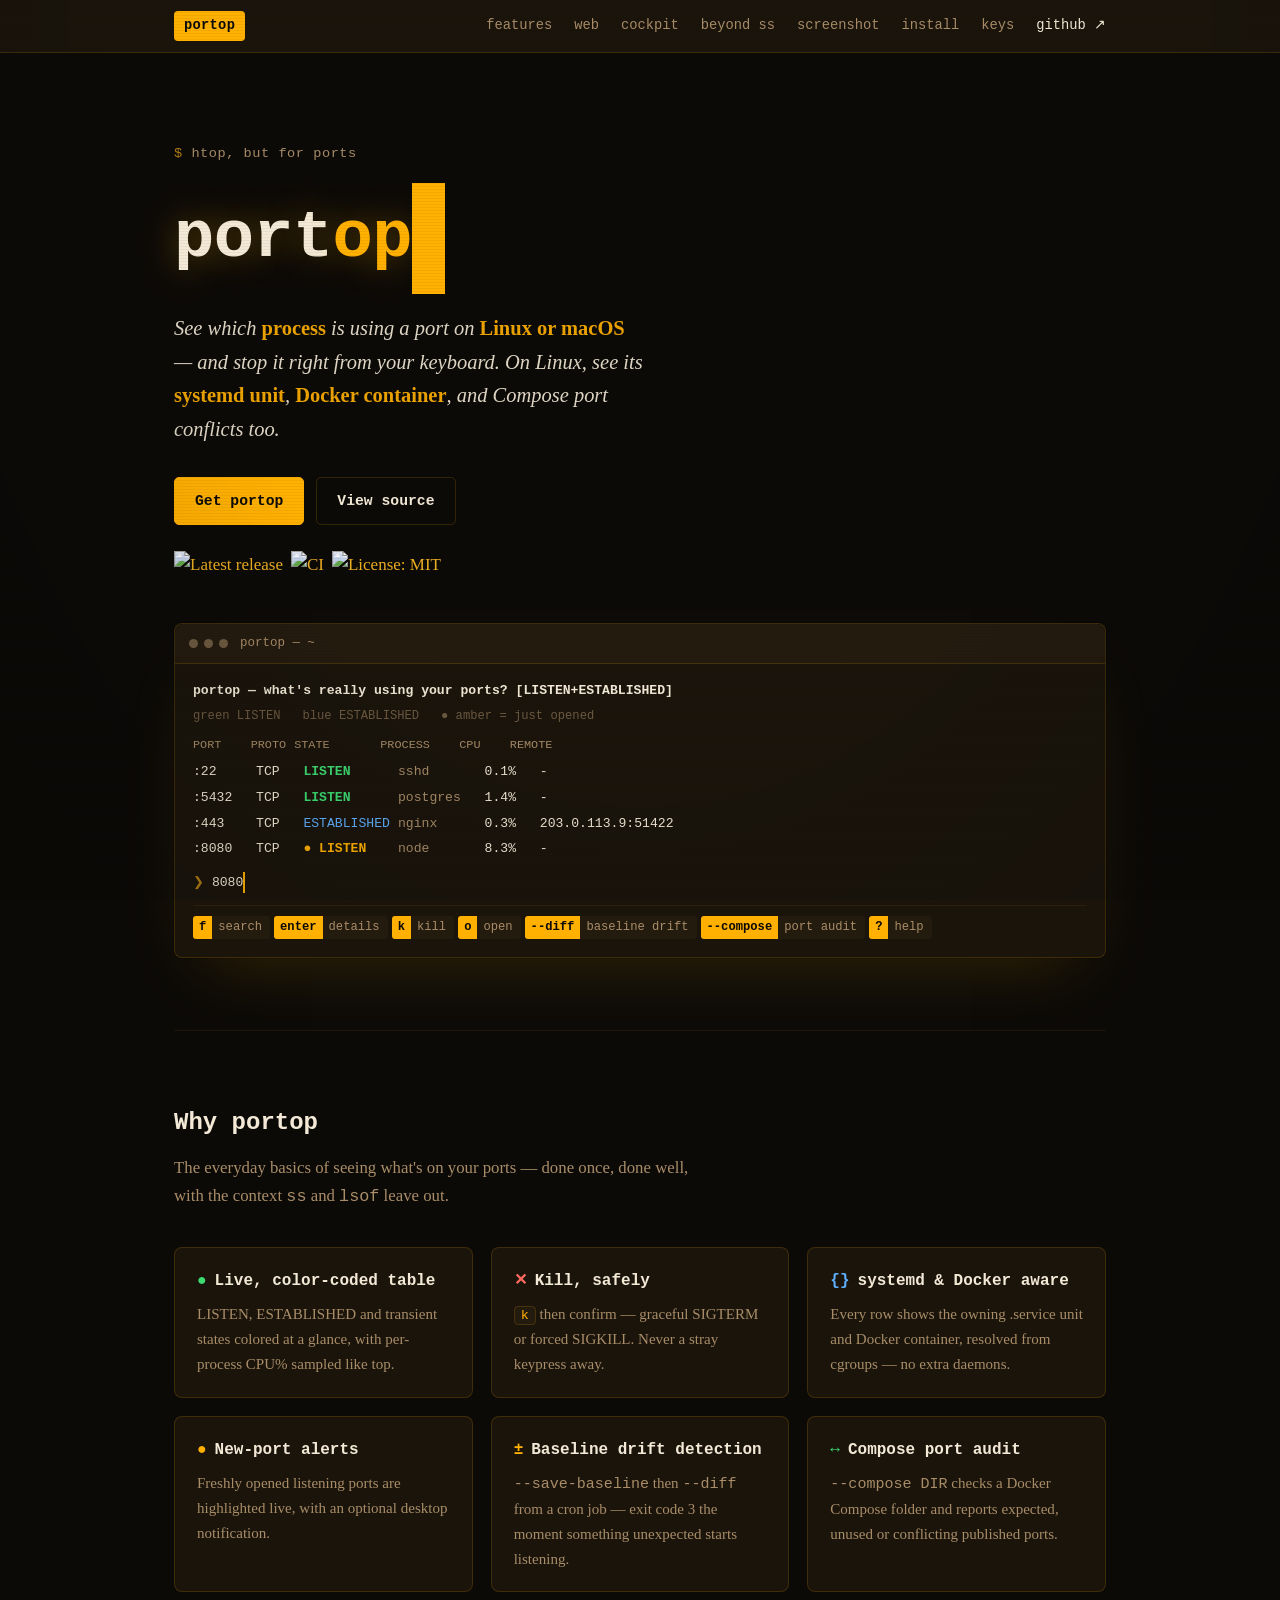
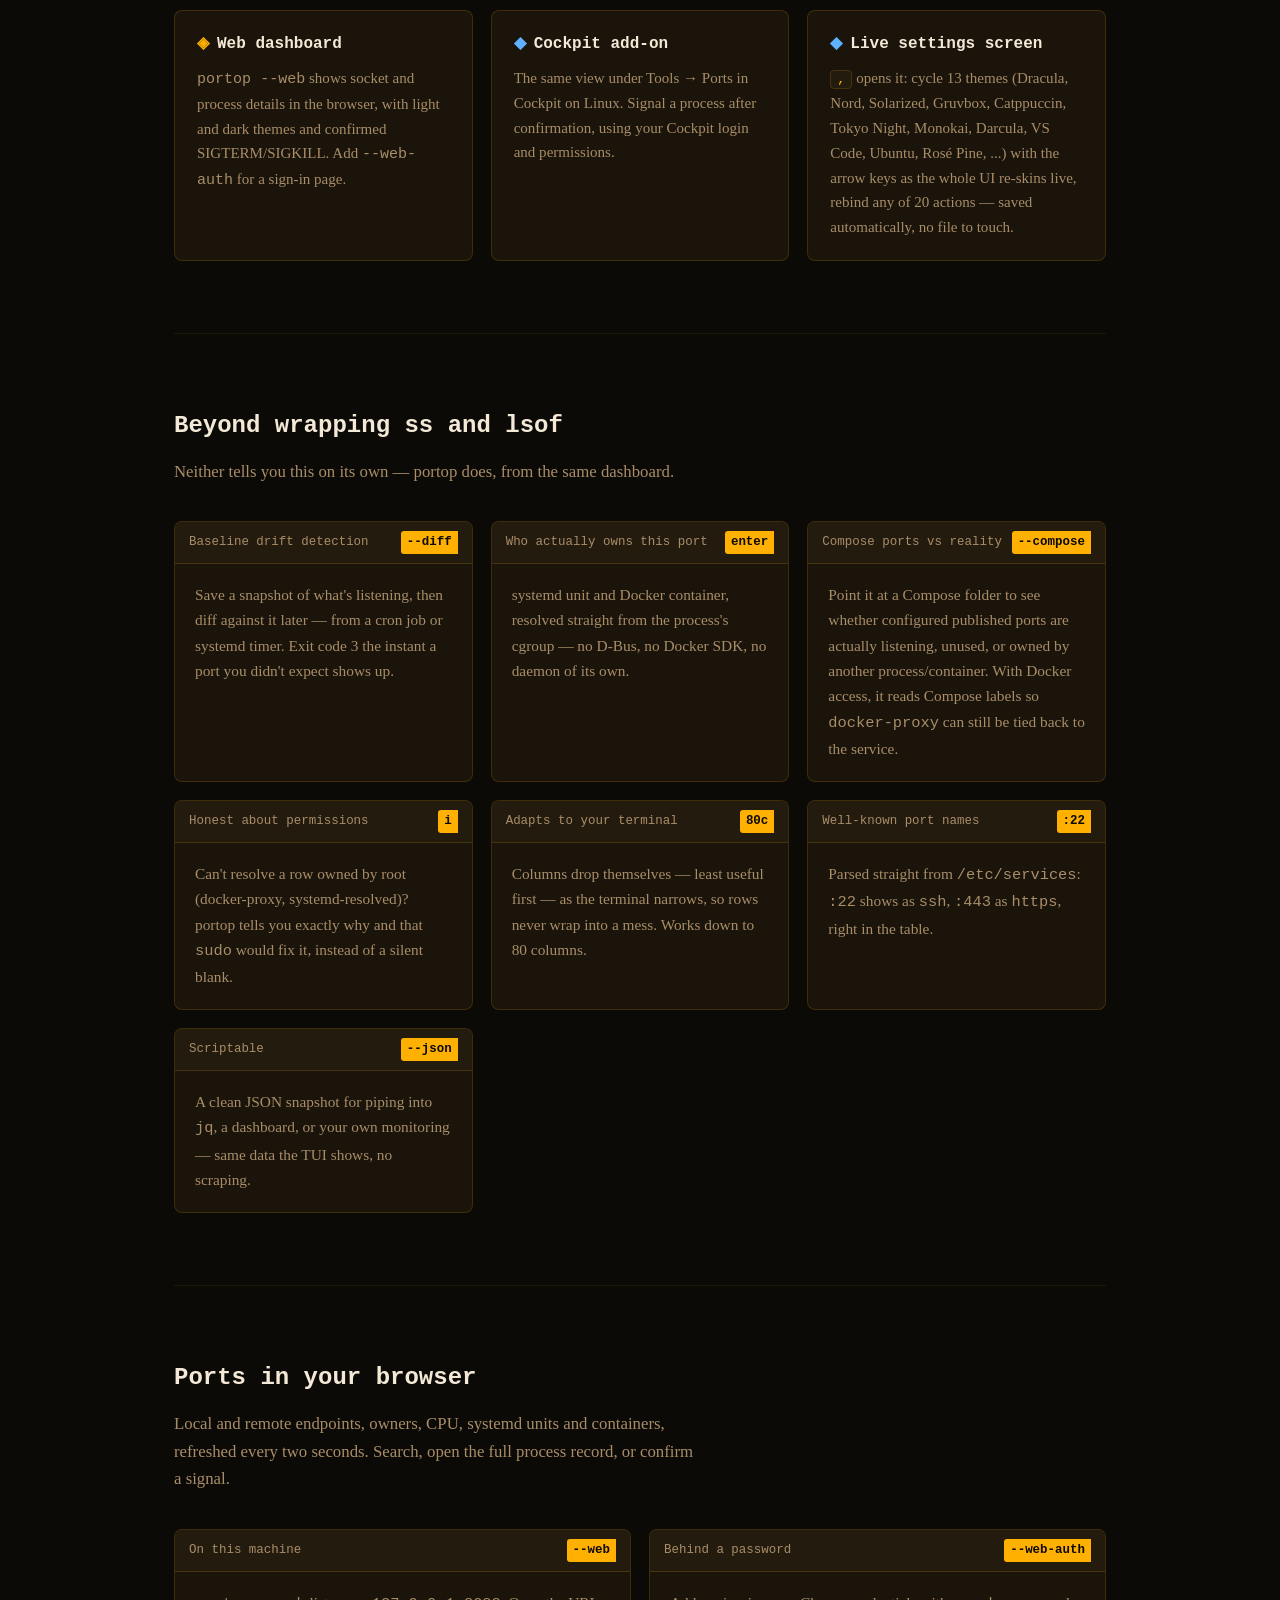
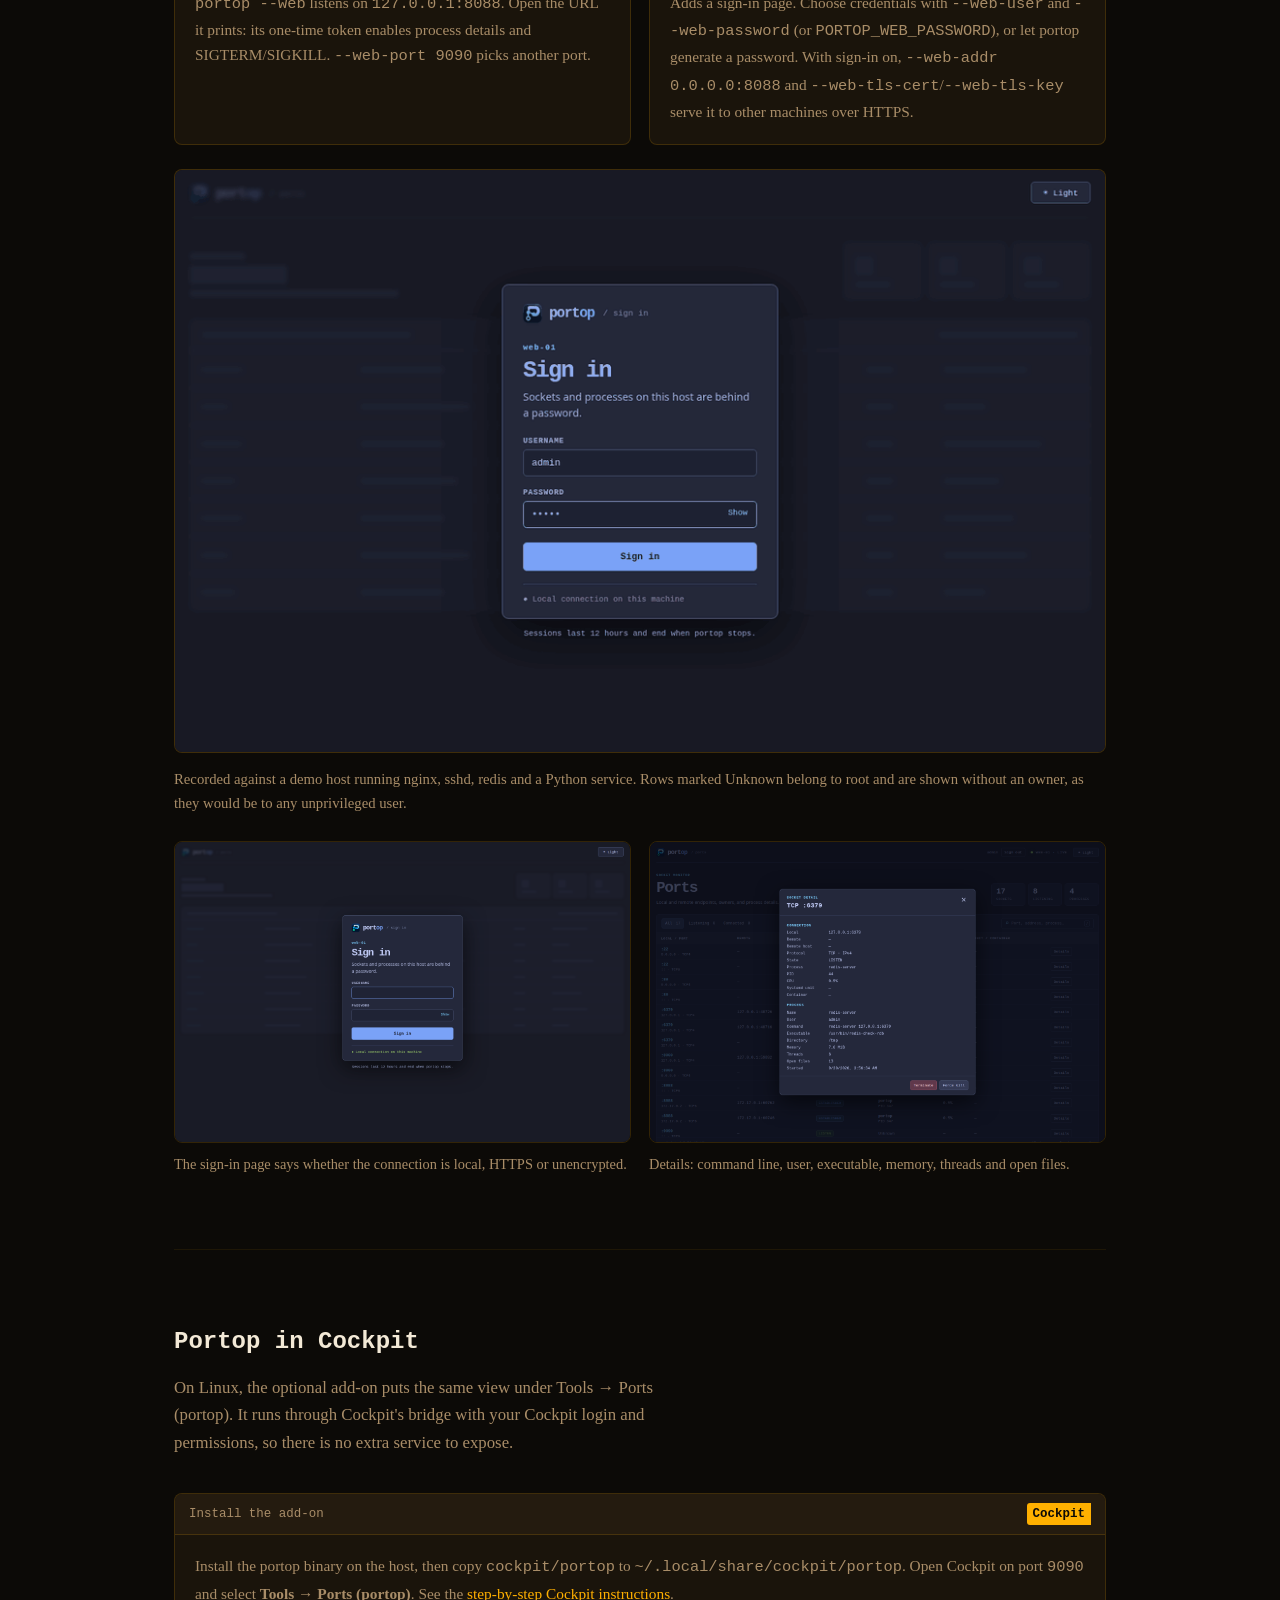
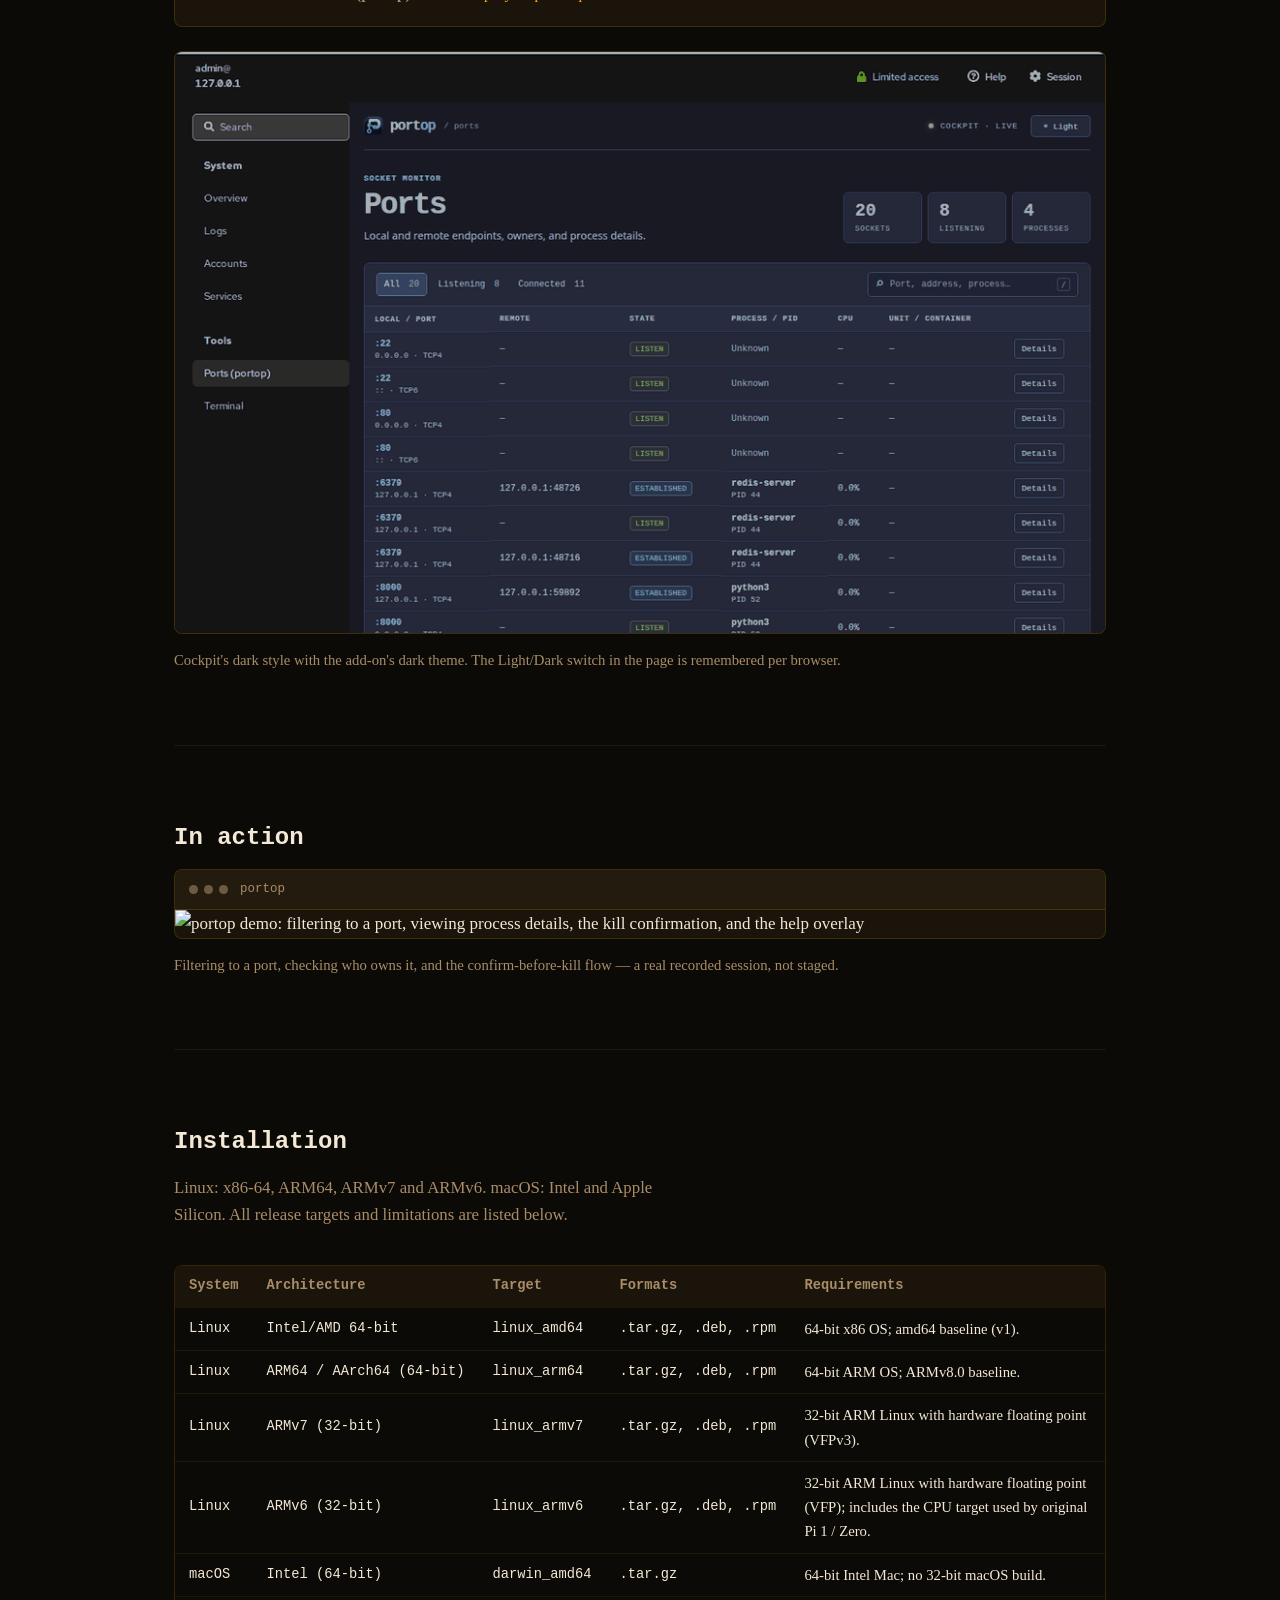
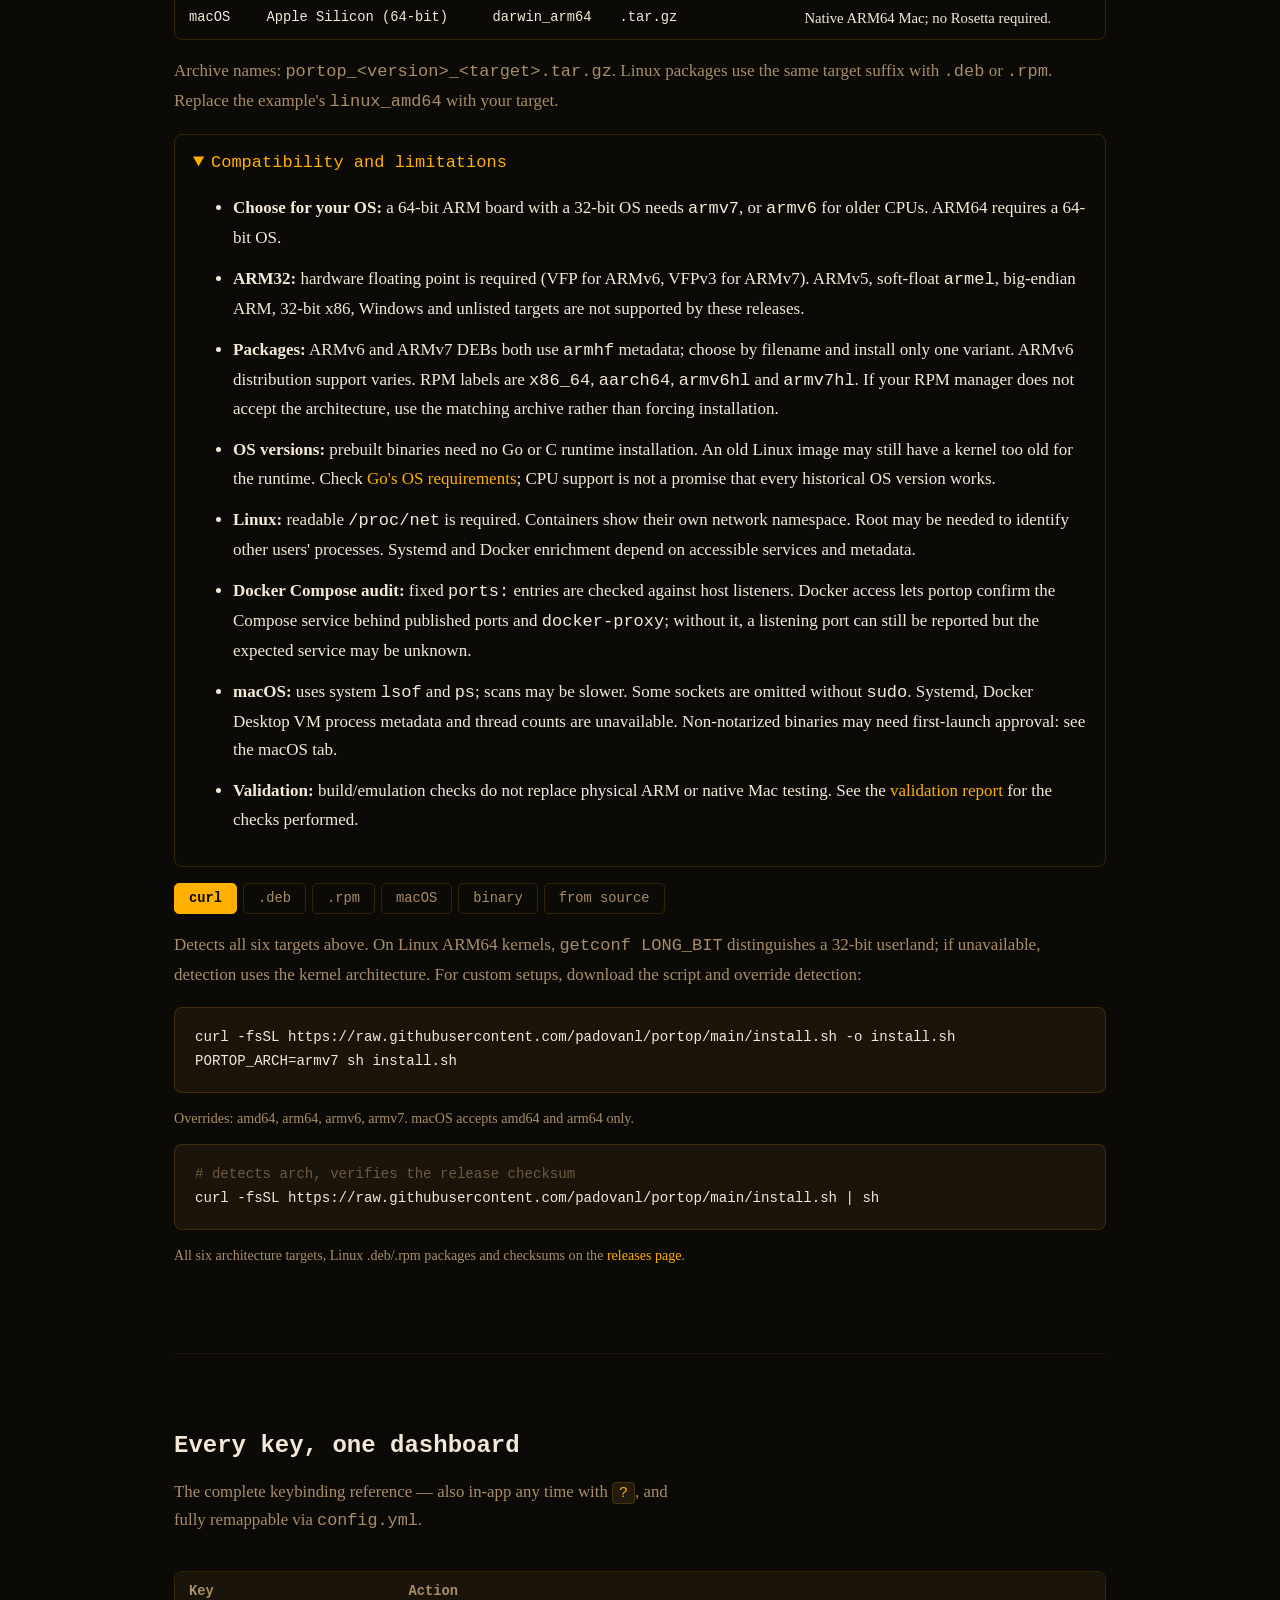
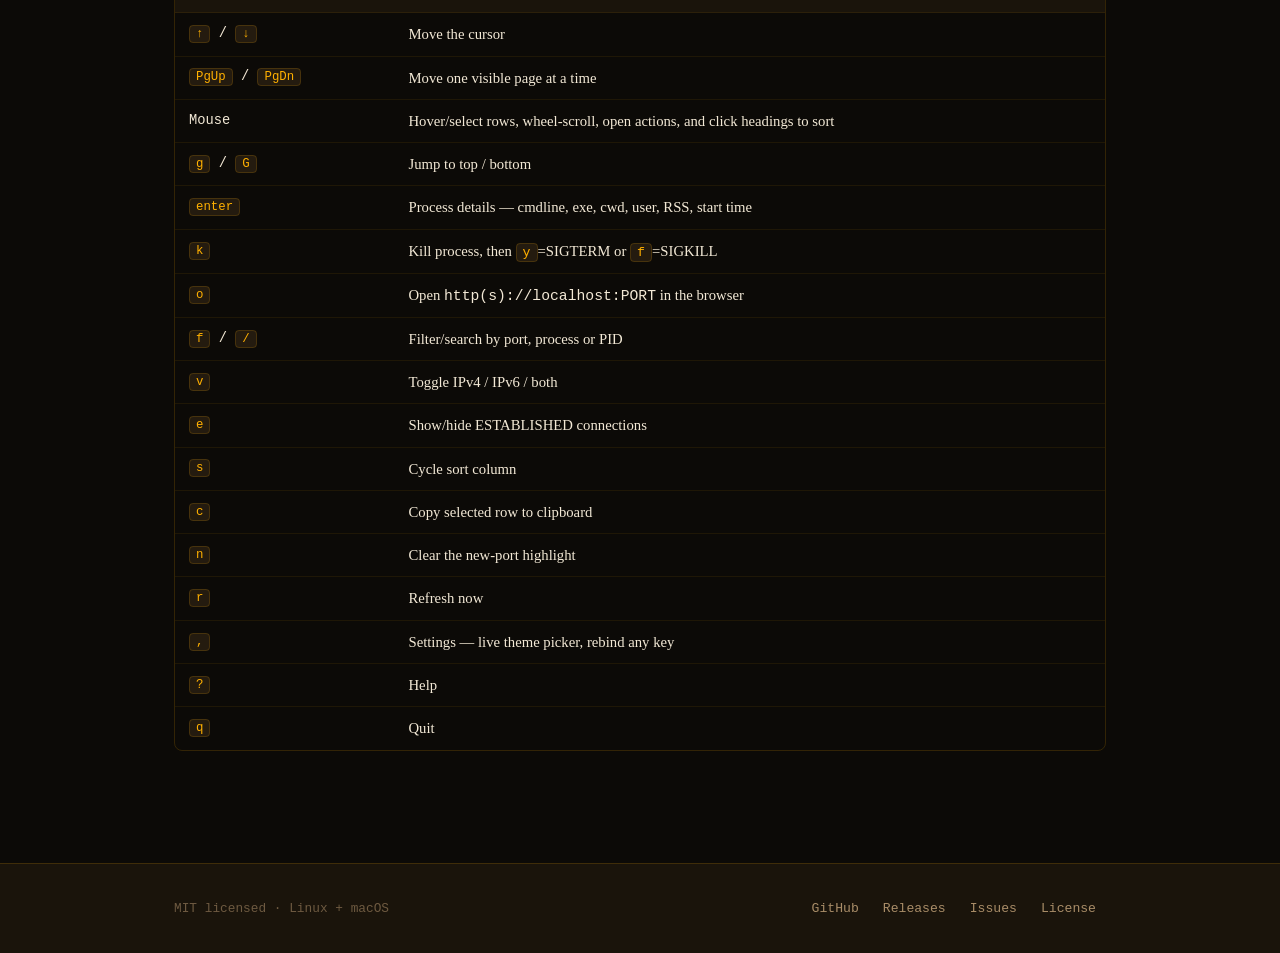
==== commit 806dd3ab: "docs: document web sign-in and show the Cockpit add-on README and Pages cover --web-auth, remote acc" ====
--- a/docs/index.html
+++ b/docs/index.html
@@ -1,462 +1,467 @@
-<!doctype html>
-<html lang="en">
-<head>
-<meta charset="utf-8">
-<meta name="viewport" content="width=device-width, initial-scale=1">
-<title>portop</title>
-<meta name="description" content="portop is an htop-style terminal UI for TCP/UDP ports on Linux and macOS. Find the owning process, inspect it, or stop it. Linux packages include DEB and RPM.">
-<meta property="og:title" content="portop">
-<meta property="og:description" content="An htop-style terminal UI for TCP/UDP ports — process, systemd unit and Docker container in one dashboard, with baseline drift detection, themes and remappable keys.">
-<link rel="icon" href="data:image/svg+xml,<svg xmlns=%22http://www.w3.org/2000/svg%22 viewBox=%220 0 256 256%22><rect width=%22256%22 height=%22256%22 rx=%2256%22 fill=%22%231a1409%22/><rect x=%2270%22 y=%2260%22 width=%2228%22 height=%2270%22 rx=%228%22 fill=%22%23ffb000%22/><rect x=%22158%22 y=%2260%22 width=%2228%22 height=%2270%22 rx=%228%22 fill=%22%23ffb000%22/><path d=%22M60 118h136v34a68 68 0 0 1-136 0z%22 fill=%22%23c98a2e%22/><rect x=%22116%22 y=%22182%22 width=%2224%22 height=%2240%22 rx=%226%22 fill=%22%23ffb000%22/></svg>">
-<style>
+<!doctype html>
+<html lang="en">
+<head>
+<meta charset="utf-8">
+<meta name="viewport" content="width=device-width, initial-scale=1">
+<title>portop</title>
+<meta name="description" content="portop is an htop-style terminal UI for TCP/UDP ports on Linux and macOS, with a web dashboard and a Cockpit add-on. Find the owning process, inspect it, or stop it.">
+<meta property="og:title" content="portop">
+<meta property="og:image" content="https://padovanl.github.io/portop/assets/logo.png">
+<meta property="og:description" content="An htop-style terminal UI for TCP/UDP ports — process, systemd unit and Docker container in one dashboard, with baseline drift detection, themes and remappable keys.">
+<link rel="icon" href="assets/logo.png">
+<style>
   /* Pages uses an amber terminal palette; the web and Cockpit dashboards have light and dark themes. */
-  :root {
-    --ink: #0c0a07;
-    --ink-raised: #1a140b;
-    --ink-raised-2: #241b0f;
-    --parchment: #f3e9d6;
-    --rust: #a98d68;
-    --rust-dim: #6e5a41;
-    --phosphor: #ffb000;
-    --phosphor-dim: #b17e15;
-    --hairline: rgba(255, 176, 0, 0.16);
-    --hairline-soft: rgba(255, 176, 0, 0.08);
-
-    --term-green: #3ddc71;
-    --term-blue: #5fb0ff;
-    --term-yellow: #f0c674;
-    --term-red: #ff6b5f;
-
-    --mono: ui-monospace, "SF Mono", "Cascadia Code", "JetBrains Mono", "Fira Code", Consolas, "Liberation Mono", Menlo, monospace;
-    --serif: "Iowan Old Style", "Palatino Linotype", "Book Antiqua", Georgia, "Liberation Serif", serif;
-  }
-
-  * { box-sizing: border-box; }
-  html { scroll-behavior: smooth; }
-  @media (prefers-reduced-motion: reduce) {
-    html { scroll-behavior: auto; }
-    *, *::before, *::after { animation-duration: 0.001ms !important; animation-iteration-count: 1 !important; transition-duration: 0.001ms !important; }
-  }
-
-  body {
-    margin: 0;
-    background: var(--ink);
-    color: var(--parchment);
-    font-family: var(--serif);
-    line-height: 1.65;
-    font-size: 17px;
-  }
-
-  ::selection { background: var(--phosphor); color: var(--ink); }
-
-  a { color: var(--phosphor); text-decoration: none; }
-  a:hover { text-decoration: underline; }
-  a:focus-visible, button:focus-visible, .install-tab:focus-visible {
-    outline: 2px solid var(--phosphor);
-    outline-offset: 3px;
-  }
-
-  code, pre, kbd, .mono { font-family: var(--mono); }
-
-  .wrap { max-width: 980px; margin: 0 auto; padding: 0 24px; }
-
-  h1, h2, h3 { font-family: var(--mono); text-wrap: balance; color: var(--parchment); }
-
-  .crt-veil {
-    position: fixed;
-    inset: 0;
-    pointer-events: none;
-    z-index: 50;
-    background:
-      repeating-linear-gradient(to bottom, rgba(0,0,0,0.09) 0px, rgba(0,0,0,0.09) 1px, transparent 1px, transparent 3px),
-      radial-gradient(ellipse at 50% 0%, transparent 55%, rgba(0,0,0,0.35) 100%);
-    mix-blend-mode: multiply;
-    opacity: 0.5;
-  }
-
-  /* ---- top bar ---- */
-  .topbar {
-    position: sticky;
-    top: 0;
-    z-index: 40;
-    background: var(--ink-raised);
-    border-bottom: 1px solid var(--hairline);
-    backdrop-filter: blur(6px);
-  }
-  .topbar-inner {
-    max-width: 980px;
-    margin: 0 auto;
-    padding: 0 24px;
-    height: 52px;
-    display: flex;
-    align-items: center;
-    justify-content: space-between;
-    font-family: var(--mono);
-    font-size: 0.86rem;
-  }
-  .topbar .brand {
-    background: var(--phosphor);
-    color: var(--ink);
-    font-weight: 700;
-    padding: 4px 10px;
-    border-radius: 4px;
-    letter-spacing: 0.02em;
-  }
-  .topbar nav { display: flex; gap: 22px; align-items: center; }
-  .topbar nav a { color: var(--rust); }
-  .topbar nav a:hover { color: var(--phosphor); text-decoration: none; }
-  .topbar nav a.gh { color: var(--parchment); }
-
-  /* ---- hero ---- */
-  header.hero { padding: 76px 0 64px; }
-  .hero-inner { max-width: 980px; margin: 0 auto; padding: 0 24px; }
-  .eyebrow {
-    font-family: var(--mono);
-    color: var(--rust);
-    font-size: 0.85rem;
-    letter-spacing: 0.04em;
-    margin-bottom: 18px;
-  }
-  .eyebrow::before { content: "$ "; color: var(--phosphor-dim); }
-  h1.wordmark {
-    font-size: clamp(2.6rem, 6vw, 4.2rem);
-    margin: 0 0 18px;
-    font-weight: 700;
-    letter-spacing: -0.01em;
-    text-shadow: 0 0 34px rgba(255, 176, 0, 0.35);
-  }
-  h1.wordmark .port { color: var(--parchment); }
-  h1.wordmark .op { color: var(--phosphor); }
-  .cursor {
-    display: inline-block;
-    width: 0.5em;
-    background: var(--phosphor);
-    color: var(--phosphor);
-    animation: blink 1.1s steps(1) infinite;
-  }
-  @keyframes blink { 50% { opacity: 0; } }
-
-  .tagline {
-    font-family: var(--serif);
-    font-style: italic;
-    color: var(--parchment);
-    font-size: 1.28rem;
-    max-width: 46ch;
-    margin: 0 0 30px;
-    opacity: 0.92;
-  }
-  .tagline strong { font-style: normal; color: var(--phosphor); }
-
-  .cta-row { display: flex; gap: 12px; flex-wrap: wrap; margin-bottom: 26px; }
-  .btn {
-    display: inline-flex;
-    align-items: center;
-    gap: 8px;
-    padding: 11px 20px;
-    font-family: var(--mono);
-    font-weight: 600;
-    font-size: 0.92rem;
-    border-radius: 5px;
-    border: 1px solid var(--hairline);
-  }
-  .btn.primary { background: var(--phosphor); color: var(--ink); border-color: var(--phosphor); }
-  .btn.primary:hover { background: #ffc433; text-decoration: none; }
-  .btn.secondary { background: transparent; color: var(--parchment); }
-  .btn.secondary:hover { border-color: var(--phosphor-dim); text-decoration: none; }
-
-  .badges { display: flex; gap: 8px; flex-wrap: wrap; margin-bottom: 52px; }
-  .badges img { height: 20px; display: block; filter: grayscale(0.15) contrast(0.94); }
-
-  /* ---- simulated terminal window ---- */
-  .term-window {
-    background: var(--ink-raised);
-    border: 1px solid var(--hairline);
-    border-radius: 8px;
-    overflow: hidden;
-    box-shadow: 0 30px 70px -30px rgba(255, 176, 0, 0.18), 0 0 0 1px rgba(0,0,0,0.4);
-  }
-  .term-titlebar {
-    display: flex;
-    align-items: center;
-    gap: 8px;
-    padding: 9px 14px;
-    background: var(--ink-raised-2);
-    border-bottom: 1px solid var(--hairline);
-    font-family: var(--mono);
-    font-size: 0.78rem;
-    color: var(--rust);
-  }
-  .term-dots { display: flex; gap: 6px; margin-right: 4px; }
-  .term-dots span { width: 9px; height: 9px; border-radius: 50%; background: var(--rust-dim); display: block; }
-  .term-body {
-    font-family: var(--mono);
-    font-size: 0.82rem;
-    padding: 16px 18px 18px;
-    color: var(--parchment);
-    overflow-x: auto;
-  }
-  .term-header { color: var(--parchment); font-weight: 700; margin-bottom: 4px; white-space: nowrap; }
-  .term-legend { color: var(--rust-dim); font-size: 0.76rem; margin-bottom: 10px; white-space: nowrap; }
-  .term-cols { display: grid; grid-template-columns: 7ch 5ch 11ch 10ch 6ch 1fr; gap: 8px; color: var(--rust); font-size: 0.74rem; padding-bottom: 4px; white-space: nowrap; }
-  .term-row { display: grid; grid-template-columns: 7ch 5ch 11ch 10ch 6ch 1fr; gap: 8px; padding: 2px 0; white-space: nowrap; }
-  .term-row .port { color: var(--parchment); }
-  .term-row .proc { color: var(--rust); }
-  .state-listen { color: var(--term-green); font-weight: 700; }
-  .state-established { color: var(--term-blue); }
-  .state-new { color: var(--phosphor); font-weight: 700; }
-  .term-search { margin-top: 10px; color: var(--parchment); }
-  .term-search .prompt { color: var(--phosphor-dim); }
-  .typed {
-    display: inline-block;
-    overflow: hidden;
-    white-space: nowrap;
-    border-right: 2px solid var(--phosphor);
-    width: 0;
-    animation: type 1.6s steps(4, end) 0.6s 1 forwards, caret 0.9s steps(1) infinite;
-    vertical-align: bottom;
-  }
-  @keyframes type { from { width: 0; } to { width: 4.2ch; } }
-  @keyframes caret { 50% { border-color: transparent; } }
-  .term-footer {
-    margin-top: 12px;
-    padding-top: 10px;
-    border-top: 1px solid var(--hairline-soft);
-    display: flex;
-    flex-wrap: wrap;
-    gap: 4px;
-    font-size: 0.76rem;
-  }
-  .chip { display: inline-flex; }
-  .chip .k { background: var(--phosphor); color: var(--ink); font-weight: 700; padding: 1px 6px; border-radius: 3px 0 0 3px; }
-  .chip .d { background: var(--ink-raised-2); color: var(--rust); padding: 1px 8px 1px 6px; border-radius: 0 3px 3px 0; }
-
-  /* ---- generic sections ---- */
-  main { padding: 8px 0 0; }
-  section.section { padding: 72px 0; border-top: 1px solid var(--hairline-soft); }
-  h2 { font-size: 1.5rem; margin: 0 0 12px; }
-  .section-lede {
-    font-family: var(--serif);
-    color: var(--rust);
-    font-size: 1.05rem;
-    max-width: 62ch;
-    margin: 0 0 36px;
-  }
-
-  .card-grid {
-    display: grid;
-    grid-template-columns: repeat(auto-fit, minmax(260px, 1fr));
-    gap: 18px;
-  }
-  .card {
-    background: var(--ink-raised);
-    border: 1px solid var(--hairline);
-    border-radius: 8px;
-    padding: 20px 22px;
-  }
-  .card .dot { font-family: var(--mono); font-size: 1rem; margin-right: 8px; }
-  .card h3 { margin: 0 0 8px; font-size: 1rem; }
-  .card p { margin: 0; color: var(--rust); font-size: 0.94rem; font-family: var(--serif); }
-
-  .window-grid {
-    display: grid;
-    grid-template-columns: repeat(auto-fit, minmax(280px, 1fr));
-    gap: 18px;
-  }
-  .feature-window {
-    background: var(--ink-raised);
-    border: 1px solid var(--hairline);
-    border-radius: 8px;
-    overflow: hidden;
-  }
-  .feature-window .term-titlebar { justify-content: space-between; }
-  .feature-window-body { padding: 18px 20px 20px; font-family: var(--serif); color: var(--parchment); font-size: 0.96rem; }
-  .feature-window-body p { margin: 0; color: var(--rust); }
-
-  /* ---- demo screenshot ---- */
-  .demo-frame {
-    background: var(--ink-raised);
-    border: 1px solid var(--hairline);
-    border-radius: 8px;
-    overflow: hidden;
-    margin-bottom: 14px;
-  }
-  .demo-frame img { display: block; width: 100%; height: auto; }
+  :root {
+    --ink: #0c0a07;
+    --ink-raised: #1a140b;
+    --ink-raised-2: #241b0f;
+    --parchment: #f3e9d6;
+    --rust: #a98d68;
+    --rust-dim: #6e5a41;
+    --phosphor: #ffb000;
+    --phosphor-dim: #b17e15;
+    --hairline: rgba(255, 176, 0, 0.16);
+    --hairline-soft: rgba(255, 176, 0, 0.08);
+
+    --term-green: #3ddc71;
+    --term-blue: #5fb0ff;
+    --term-yellow: #f0c674;
+    --term-red: #ff6b5f;
+
+    --mono: ui-monospace, "SF Mono", "Cascadia Code", "JetBrains Mono", "Fira Code", Consolas, "Liberation Mono", Menlo, monospace;
+    --serif: "Iowan Old Style", "Palatino Linotype", "Book Antiqua", Georgia, "Liberation Serif", serif;
+  }
+
+  * { box-sizing: border-box; }
+  html { scroll-behavior: smooth; }
+  @media (prefers-reduced-motion: reduce) {
+    html { scroll-behavior: auto; }
+    *, *::before, *::after { animation-duration: 0.001ms !important; animation-iteration-count: 1 !important; transition-duration: 0.001ms !important; }
+  }
+
+  body {
+    margin: 0;
+    background: var(--ink);
+    color: var(--parchment);
+    font-family: var(--serif);
+    line-height: 1.65;
+    font-size: 17px;
+  }
+
+  ::selection { background: var(--phosphor); color: var(--ink); }
+
+  a { color: var(--phosphor); text-decoration: none; }
+  a:hover { text-decoration: underline; }
+  a:focus-visible, button:focus-visible, .install-tab:focus-visible {
+    outline: 2px solid var(--phosphor);
+    outline-offset: 3px;
+  }
+
+  code, pre, kbd, .mono { font-family: var(--mono); }
+
+  .wrap { max-width: 980px; margin: 0 auto; padding: 0 24px; }
+
+  h1, h2, h3 { font-family: var(--mono); text-wrap: balance; color: var(--parchment); }
+
+  .crt-veil {
+    position: fixed;
+    inset: 0;
+    pointer-events: none;
+    z-index: 50;
+    background:
+      repeating-linear-gradient(to bottom, rgba(0,0,0,0.09) 0px, rgba(0,0,0,0.09) 1px, transparent 1px, transparent 3px),
+      radial-gradient(ellipse at 50% 0%, transparent 55%, rgba(0,0,0,0.35) 100%);
+    mix-blend-mode: multiply;
+    opacity: 0.5;
+  }
+
+  /* ---- top bar ---- */
+  .topbar {
+    position: sticky;
+    top: 0;
+    z-index: 40;
+    background: var(--ink-raised);
+    border-bottom: 1px solid var(--hairline);
+    backdrop-filter: blur(6px);
+  }
+  .topbar-inner {
+    max-width: 980px;
+    margin: 0 auto;
+    padding: 0 24px;
+    height: 52px;
+    display: flex;
+    align-items: center;
+    justify-content: space-between;
+    font-family: var(--mono);
+    font-size: 0.86rem;
+  }
+  .topbar .brand {
+    background: var(--phosphor);
+    color: var(--ink);
+    font-weight: 700;
+    padding: 4px 10px;
+    border-radius: 4px;
+    letter-spacing: 0.02em;
+  }
+  .topbar nav { display: flex; gap: 22px; align-items: center; }
+  .topbar nav a { color: var(--rust); }
+  .topbar nav a:hover { color: var(--phosphor); text-decoration: none; }
+  .topbar nav a.gh { color: var(--parchment); }
+
+  /* ---- hero ---- */
+  header.hero { padding: 76px 0 64px; }
+  .hero-inner { max-width: 980px; margin: 0 auto; padding: 0 24px; }
+  .eyebrow {
+    font-family: var(--mono);
+    color: var(--rust);
+    font-size: 0.85rem;
+    letter-spacing: 0.04em;
+    margin-bottom: 18px;
+  }
+  .eyebrow::before { content: "$ "; color: var(--phosphor-dim); }
+  h1.wordmark {
+    font-size: clamp(2.6rem, 6vw, 4.2rem);
+    margin: 0 0 18px;
+    font-weight: 700;
+    letter-spacing: -0.01em;
+    text-shadow: 0 0 34px rgba(255, 176, 0, 0.35);
+  }
+  h1.wordmark .port { color: var(--parchment); }
+  h1.wordmark .op { color: var(--phosphor); }
+  .cursor {
+    display: inline-block;
+    width: 0.5em;
+    background: var(--phosphor);
+    color: var(--phosphor);
+    animation: blink 1.1s steps(1) infinite;
+  }
+  @keyframes blink { 50% { opacity: 0; } }
+
+  .tagline {
+    font-family: var(--serif);
+    font-style: italic;
+    color: var(--parchment);
+    font-size: 1.28rem;
+    max-width: 46ch;
+    margin: 0 0 30px;
+    opacity: 0.92;
+  }
+  .tagline strong { font-style: normal; color: var(--phosphor); }
+
+  .cta-row { display: flex; gap: 12px; flex-wrap: wrap; margin-bottom: 26px; }
+  .btn {
+    display: inline-flex;
+    align-items: center;
+    gap: 8px;
+    padding: 11px 20px;
+    font-family: var(--mono);
+    font-weight: 600;
+    font-size: 0.92rem;
+    border-radius: 5px;
+    border: 1px solid var(--hairline);
+  }
+  .btn.primary { background: var(--phosphor); color: var(--ink); border-color: var(--phosphor); }
+  .btn.primary:hover { background: #ffc433; text-decoration: none; }
+  .btn.secondary { background: transparent; color: var(--parchment); }
+  .btn.secondary:hover { border-color: var(--phosphor-dim); text-decoration: none; }
+
+  .badges { display: flex; gap: 8px; flex-wrap: wrap; margin-bottom: 52px; }
+  .badges img { height: 20px; display: block; filter: grayscale(0.15) contrast(0.94); }
+
+  /* ---- simulated terminal window ---- */
+  .term-window {
+    background: var(--ink-raised);
+    border: 1px solid var(--hairline);
+    border-radius: 8px;
+    overflow: hidden;
+    box-shadow: 0 30px 70px -30px rgba(255, 176, 0, 0.18), 0 0 0 1px rgba(0,0,0,0.4);
+  }
+  .term-titlebar {
+    display: flex;
+    align-items: center;
+    gap: 8px;
+    padding: 9px 14px;
+    background: var(--ink-raised-2);
+    border-bottom: 1px solid var(--hairline);
+    font-family: var(--mono);
+    font-size: 0.78rem;
+    color: var(--rust);
+  }
+  .term-dots { display: flex; gap: 6px; margin-right: 4px; }
+  .term-dots span { width: 9px; height: 9px; border-radius: 50%; background: var(--rust-dim); display: block; }
+  .term-body {
+    font-family: var(--mono);
+    font-size: 0.82rem;
+    padding: 16px 18px 18px;
+    color: var(--parchment);
+    overflow-x: auto;
+  }
+  .term-header { color: var(--parchment); font-weight: 700; margin-bottom: 4px; white-space: nowrap; }
+  .term-legend { color: var(--rust-dim); font-size: 0.76rem; margin-bottom: 10px; white-space: nowrap; }
+  .term-cols { display: grid; grid-template-columns: 7ch 5ch 11ch 10ch 6ch 1fr; gap: 8px; color: var(--rust); font-size: 0.74rem; padding-bottom: 4px; white-space: nowrap; }
+  .term-row { display: grid; grid-template-columns: 7ch 5ch 11ch 10ch 6ch 1fr; gap: 8px; padding: 2px 0; white-space: nowrap; }
+  .term-row .port { color: var(--parchment); }
+  .term-row .proc { color: var(--rust); }
+  .state-listen { color: var(--term-green); font-weight: 700; }
+  .state-established { color: var(--term-blue); }
+  .state-new { color: var(--phosphor); font-weight: 700; }
+  .term-search { margin-top: 10px; color: var(--parchment); }
+  .term-search .prompt { color: var(--phosphor-dim); }
+  .typed {
+    display: inline-block;
+    overflow: hidden;
+    white-space: nowrap;
+    border-right: 2px solid var(--phosphor);
+    width: 0;
+    animation: type 1.6s steps(4, end) 0.6s 1 forwards, caret 0.9s steps(1) infinite;
+    vertical-align: bottom;
+  }
+  @keyframes type { from { width: 0; } to { width: 4.2ch; } }
+  @keyframes caret { 50% { border-color: transparent; } }
+  .term-footer {
+    margin-top: 12px;
+    padding-top: 10px;
+    border-top: 1px solid var(--hairline-soft);
+    display: flex;
+    flex-wrap: wrap;
+    gap: 4px;
+    font-size: 0.76rem;
+  }
+  .chip { display: inline-flex; }
+  .chip .k { background: var(--phosphor); color: var(--ink); font-weight: 700; padding: 1px 6px; border-radius: 3px 0 0 3px; }
+  .chip .d { background: var(--ink-raised-2); color: var(--rust); padding: 1px 8px 1px 6px; border-radius: 0 3px 3px 0; }
+
+  /* ---- generic sections ---- */
+  main { padding: 8px 0 0; }
+  section.section { padding: 72px 0; border-top: 1px solid var(--hairline-soft); }
+  h2 { font-size: 1.5rem; margin: 0 0 12px; }
+  .section-lede {
+    font-family: var(--serif);
+    color: var(--rust);
+    font-size: 1.05rem;
+    max-width: 62ch;
+    margin: 0 0 36px;
+  }
+
+  .card-grid {
+    display: grid;
+    grid-template-columns: repeat(auto-fit, minmax(260px, 1fr));
+    gap: 18px;
+  }
+  .card {
+    background: var(--ink-raised);
+    border: 1px solid var(--hairline);
+    border-radius: 8px;
+    padding: 20px 22px;
+  }
+  .card .dot { font-family: var(--mono); font-size: 1rem; margin-right: 8px; }
+  .card h3 { margin: 0 0 8px; font-size: 1rem; }
+  .card p { margin: 0; color: var(--rust); font-size: 0.94rem; font-family: var(--serif); }
+
+  .window-grid {
+    display: grid;
+    grid-template-columns: repeat(auto-fit, minmax(280px, 1fr));
+    gap: 18px;
+  }
+  .feature-window {
+    background: var(--ink-raised);
+    border: 1px solid var(--hairline);
+    border-radius: 8px;
+    overflow: hidden;
+  }
+  .feature-window .term-titlebar { justify-content: space-between; }
+  .feature-window-body { padding: 18px 20px 20px; font-family: var(--serif); color: var(--parchment); font-size: 0.96rem; }
+  .feature-window-body p { margin: 0; color: var(--rust); }
+
+  /* ---- demo screenshot ---- */
+  .demo-frame {
+    background: var(--ink-raised);
+    border: 1px solid var(--hairline);
+    border-radius: 8px;
+    overflow: hidden;
+    margin-bottom: 14px;
+  }
+  .demo-frame img { display: block; width: 100%; height: auto; }
   .web-shot { margin-top: 24px; }
-  .demo-caption { color: var(--rust); font-size: 0.92rem; font-family: var(--serif); margin: 0; }
-
-  /* ---- install ---- */
-  .install pre {
-    background: var(--ink-raised);
-    border: 1px solid var(--hairline);
-    border-radius: 8px;
-    padding: 18px 20px;
-    overflow-x: auto;
-    color: var(--parchment);
-    margin: 0 0 12px;
-    font-size: 0.88rem;
-    line-height: 1.7;
-  }
-  .install-tabs { display: flex; gap: 6px; margin-bottom: 16px; flex-wrap: wrap; }
-  .install-tab {
-    padding: 7px 14px;
-    border-radius: 5px;
-    border: 1px solid var(--hairline);
-    background: transparent;
-    color: var(--rust);
-    font-size: 0.86rem;
-    cursor: pointer;
-    font-family: var(--mono);
-  }
-  .install-tab[aria-selected="true"] { color: var(--ink); border-color: var(--phosphor); background: var(--phosphor); font-weight: 700; }
-  .install-panel { display: none; }
-  .install-panel.active { display: block; }
-  .comment { color: var(--rust-dim); }
-  .install-note { color: var(--rust); font-size: 0.88rem; font-family: var(--serif); }
-
-  .first-run {
-    border: 1px solid var(--hairline);
-    border-radius: 8px;
-    padding: 14px 18px;
-    margin: 16px 0;
-    color: var(--parchment);
-    font-family: var(--serif);
-  }
-  .first-run summary { cursor: pointer; color: var(--phosphor); font-family: var(--mono); }
-  .first-run li { margin: 12px 0; line-height: 1.7; }
-  .first-run p { line-height: 1.7; }
-  .platform-note { color: var(--rust); font-family: var(--serif); line-height: 1.7; }
-
-  /* ---- keybinding reference ---- */
-  .table-scroll { overflow-x: auto; border: 1px solid var(--hairline); border-radius: 8px; }
-  table.keys { width: 100%; border-collapse: collapse; font-size: 0.86rem; font-family: var(--mono); min-width: 460px; }
-  .keys th, .keys td { text-align: left; padding: 9px 14px; border-bottom: 1px solid var(--hairline-soft); white-space: nowrap; }
-  .keys td:last-child { white-space: normal; font-family: var(--serif); font-size: 0.92rem; color: var(--parchment); }
-  .keys th { color: var(--rust); font-weight: 600; background: var(--ink-raised); }
-  .keys tr:last-child td { border-bottom: none; }
-  kbd {
-    background: var(--ink-raised-2);
-    border: 1px solid var(--hairline);
-    border-radius: 4px;
-    padding: 1px 6px;
-    color: var(--phosphor);
-    font-size: 0.9em;
-  }
-
-  /* ---- footer ---- */
-  footer {
-    margin-top: 40px;
-    background: var(--ink-raised);
-    border-top: 1px solid var(--hairline);
-    padding: 30px 0;
-  }
-  footer .wrap { display: flex; flex-wrap: wrap; align-items: center; justify-content: space-between; gap: 16px; }
-  footer nav { display: flex; gap: 4px; flex-wrap: wrap; }
-  footer .foot-chip {
-    font-family: var(--mono);
-    font-size: 0.82rem;
-    color: var(--rust);
-    padding: 4px 10px;
-    border-radius: 4px;
-  }
-  footer .foot-chip:hover { color: var(--phosphor); background: var(--ink-raised-2); text-decoration: none; }
-  footer .tag { font-family: var(--mono); font-size: 0.8rem; color: var(--rust-dim); }
-
-  @media (max-width: 640px) {
-    header.hero { padding: 52px 0 44px; }
-    section.section { padding: 52px 0; }
-    .topbar nav { gap: 14px; }
-    .topbar nav a:not(.gh) { display: none; }
-    .term-cols, .term-row { grid-template-columns: 6ch 4ch 9ch 1fr; }
-    .term-cols span:nth-child(5), .term-row .cpu { display: none; }
-  }
-</style>
-</head>
-<body>
-
-<div class="crt-veil" aria-hidden="true"></div>
-
-<header class="topbar">
-  <div class="topbar-inner">
-    <span class="brand">portop</span>
-    <nav>
-      <a href="#features">features</a>
+  .shot-pair { display: grid; grid-template-columns: repeat(auto-fit, minmax(280px, 1fr)); gap: 18px; margin-top: 26px; }
+  .shot-pair figure { margin: 0; }
+  .shot-pair img { display: block; width: 100%; height: auto; border: 1px solid var(--hairline); border-radius: 8px; }
+  .shot-pair figcaption { margin-top: 10px; color: var(--rust); font-size: 0.9rem; font-family: var(--serif); }
+  .demo-caption { color: var(--rust); font-size: 0.92rem; font-family: var(--serif); margin: 0; }
+
+  /* ---- install ---- */
+  .install pre {
+    background: var(--ink-raised);
+    border: 1px solid var(--hairline);
+    border-radius: 8px;
+    padding: 18px 20px;
+    overflow-x: auto;
+    color: var(--parchment);
+    margin: 0 0 12px;
+    font-size: 0.88rem;
+    line-height: 1.7;
+  }
+  .install-tabs { display: flex; gap: 6px; margin-bottom: 16px; flex-wrap: wrap; }
+  .install-tab {
+    padding: 7px 14px;
+    border-radius: 5px;
+    border: 1px solid var(--hairline);
+    background: transparent;
+    color: var(--rust);
+    font-size: 0.86rem;
+    cursor: pointer;
+    font-family: var(--mono);
+  }
+  .install-tab[aria-selected="true"] { color: var(--ink); border-color: var(--phosphor); background: var(--phosphor); font-weight: 700; }
+  .install-panel { display: none; }
+  .install-panel.active { display: block; }
+  .comment { color: var(--rust-dim); }
+  .install-note { color: var(--rust); font-size: 0.88rem; font-family: var(--serif); }
+
+  .first-run {
+    border: 1px solid var(--hairline);
+    border-radius: 8px;
+    padding: 14px 18px;
+    margin: 16px 0;
+    color: var(--parchment);
+    font-family: var(--serif);
+  }
+  .first-run summary { cursor: pointer; color: var(--phosphor); font-family: var(--mono); }
+  .first-run li { margin: 12px 0; line-height: 1.7; }
+  .first-run p { line-height: 1.7; }
+  .platform-note { color: var(--rust); font-family: var(--serif); line-height: 1.7; }
+
+  /* ---- keybinding reference ---- */
+  .table-scroll { overflow-x: auto; border: 1px solid var(--hairline); border-radius: 8px; }
+  table.keys { width: 100%; border-collapse: collapse; font-size: 0.86rem; font-family: var(--mono); min-width: 460px; }
+  .keys th, .keys td { text-align: left; padding: 9px 14px; border-bottom: 1px solid var(--hairline-soft); white-space: nowrap; }
+  .keys td:last-child { white-space: normal; font-family: var(--serif); font-size: 0.92rem; color: var(--parchment); }
+  .keys th { color: var(--rust); font-weight: 600; background: var(--ink-raised); }
+  .keys tr:last-child td { border-bottom: none; }
+  kbd {
+    background: var(--ink-raised-2);
+    border: 1px solid var(--hairline);
+    border-radius: 4px;
+    padding: 1px 6px;
+    color: var(--phosphor);
+    font-size: 0.9em;
+  }
+
+  /* ---- footer ---- */
+  footer {
+    margin-top: 40px;
+    background: var(--ink-raised);
+    border-top: 1px solid var(--hairline);
+    padding: 30px 0;
+  }
+  footer .wrap { display: flex; flex-wrap: wrap; align-items: center; justify-content: space-between; gap: 16px; }
+  footer nav { display: flex; gap: 4px; flex-wrap: wrap; }
+  footer .foot-chip {
+    font-family: var(--mono);
+    font-size: 0.82rem;
+    color: var(--rust);
+    padding: 4px 10px;
+    border-radius: 4px;
+  }
+  footer .foot-chip:hover { color: var(--phosphor); background: var(--ink-raised-2); text-decoration: none; }
+  footer .tag { font-family: var(--mono); font-size: 0.8rem; color: var(--rust-dim); }
+
+  @media (max-width: 640px) {
+    header.hero { padding: 52px 0 44px; }
+    section.section { padding: 52px 0; }
+    .topbar nav { gap: 14px; }
+    .topbar nav a:not(.gh) { display: none; }
+    .term-cols, .term-row { grid-template-columns: 6ch 4ch 9ch 1fr; }
+    .term-cols span:nth-child(5), .term-row .cpu { display: none; }
+  }
+</style>
+</head>
+<body>
+
+<div class="crt-veil" aria-hidden="true"></div>
+
+<header class="topbar">
+  <div class="topbar-inner">
+    <span class="brand">portop</span>
+    <nav>
+      <a href="#features">features</a>
       <a href="#web">web</a>
       <a href="#cockpit">cockpit</a>
-      <a href="#differentiators">beyond ss</a>
-      <a href="#demo">screenshot</a>
-      <a href="#install">install</a>
-      <a href="#keys">keys</a>
-      <a class="gh" href="https://github.com/padovanl/portop">github ↗</a>
-    </nav>
-  </div>
-</header>
-
-<header class="hero">
-  <div class="hero-inner">
-    <p class="eyebrow">htop, but for ports</p>
-    <h1 class="wordmark"><span class="port">port</span><span class="op">op</span><span class="cursor" aria-hidden="true">&nbsp;</span></h1>
+      <a href="#differentiators">beyond ss</a>
+      <a href="#demo">screenshot</a>
+      <a href="#install">install</a>
+      <a href="#keys">keys</a>
+      <a class="gh" href="https://github.com/padovanl/portop">github ↗</a>
+    </nav>
+  </div>
+</header>
+
+<header class="hero">
+  <div class="hero-inner">
+    <p class="eyebrow">htop, but for ports</p>
+    <h1 class="wordmark"><span class="port">port</span><span class="op">op</span><span class="cursor" aria-hidden="true">&nbsp;</span></h1>
     <p class="tagline">See which <strong>process</strong> is using a port on <strong>Linux or macOS</strong> — and stop it right from your keyboard. On Linux, see its <strong>systemd unit</strong>, <strong>Docker container</strong>, and Compose port conflicts too.</p>
-    <div class="cta-row">
-      <a class="btn primary" href="#install">Get portop</a>
-      <a class="btn secondary" href="https://github.com/padovanl/portop">View source</a>
-    </div>
-    <div class="badges">
-      <a href="https://github.com/padovanl/portop/releases/latest"><img src="https://img.shields.io/github/v/release/padovanl/portop?sort=semver&label=release&color=ffb000" alt="Latest release"></a>
-      <a href="https://github.com/padovanl/portop/actions/workflows/ci.yml"><img src="https://github.com/padovanl/portop/actions/workflows/ci.yml/badge.svg" alt="CI"></a>
-      <a href="https://github.com/padovanl/portop/blob/main/LICENSE"><img src="https://img.shields.io/github/license/padovanl/portop?color=ffb000" alt="License: MIT"></a>
-    </div>
-
-    <div class="term-window" role="img" aria-label="portop showing the live port table, with a search in progress">
-      <div class="term-titlebar">
-        <span class="term-dots"><span></span><span></span><span></span></span>
-        portop — ~
-      </div>
-      <div class="term-body">
-        <div class="term-header">portop — what's really using your ports? [LISTEN+ESTABLISHED]</div>
-        <div class="term-legend">green LISTEN &nbsp; blue ESTABLISHED &nbsp; ● amber = just opened</div>
-        <div class="term-cols"><span>PORT</span><span>PROTO</span><span>STATE</span><span>PROCESS</span><span>CPU</span><span>REMOTE</span></div>
-        <div class="term-row"><span class="port">:22</span><span>TCP</span><span class="state-listen">LISTEN</span><span class="proc">sshd</span><span>0.1%</span><span>-</span></div>
-        <div class="term-row"><span class="port">:5432</span><span>TCP</span><span class="state-listen">LISTEN</span><span class="proc">postgres</span><span>1.4%</span><span>-</span></div>
-        <div class="term-row"><span class="port">:443</span><span>TCP</span><span class="state-established">ESTABLISHED</span><span class="proc">nginx</span><span>0.3%</span><span>203.0.113.9:51422</span></div>
-        <div class="term-row"><span class="port">:8080</span><span>TCP</span><span class="state-new">● LISTEN</span><span class="proc">node</span><span>8.3%</span><span>-</span></div>
-        <div class="term-search"><span class="prompt">❯ </span><span class="typed">8080</span></div>
-        <div class="term-footer">
-          <span class="chip"><span class="k">f</span><span class="d">search</span></span>
-          <span class="chip"><span class="k">enter</span><span class="d">details</span></span>
+    <div class="cta-row">
+      <a class="btn primary" href="#install">Get portop</a>
+      <a class="btn secondary" href="https://github.com/padovanl/portop">View source</a>
+    </div>
+    <div class="badges">
+      <a href="https://github.com/padovanl/portop/releases/latest"><img src="https://img.shields.io/github/v/release/padovanl/portop?sort=semver&label=release&color=ffb000" alt="Latest release"></a>
+      <a href="https://github.com/padovanl/portop/actions/workflows/ci.yml"><img src="https://github.com/padovanl/portop/actions/workflows/ci.yml/badge.svg" alt="CI"></a>
+      <a href="https://github.com/padovanl/portop/blob/main/LICENSE"><img src="https://img.shields.io/github/license/padovanl/portop?color=ffb000" alt="License: MIT"></a>
+    </div>
+
+    <div class="term-window" role="img" aria-label="portop showing the live port table, with a search in progress">
+      <div class="term-titlebar">
+        <span class="term-dots"><span></span><span></span><span></span></span>
+        portop — ~
+      </div>
+      <div class="term-body">
+        <div class="term-header">portop — what's really using your ports? [LISTEN+ESTABLISHED]</div>
+        <div class="term-legend">green LISTEN &nbsp; blue ESTABLISHED &nbsp; ● amber = just opened</div>
+        <div class="term-cols"><span>PORT</span><span>PROTO</span><span>STATE</span><span>PROCESS</span><span>CPU</span><span>REMOTE</span></div>
+        <div class="term-row"><span class="port">:22</span><span>TCP</span><span class="state-listen">LISTEN</span><span class="proc">sshd</span><span>0.1%</span><span>-</span></div>
+        <div class="term-row"><span class="port">:5432</span><span>TCP</span><span class="state-listen">LISTEN</span><span class="proc">postgres</span><span>1.4%</span><span>-</span></div>
+        <div class="term-row"><span class="port">:443</span><span>TCP</span><span class="state-established">ESTABLISHED</span><span class="proc">nginx</span><span>0.3%</span><span>203.0.113.9:51422</span></div>
+        <div class="term-row"><span class="port">:8080</span><span>TCP</span><span class="state-new">● LISTEN</span><span class="proc">node</span><span>8.3%</span><span>-</span></div>
+        <div class="term-search"><span class="prompt">❯ </span><span class="typed">8080</span></div>
+        <div class="term-footer">
+          <span class="chip"><span class="k">f</span><span class="d">search</span></span>
+          <span class="chip"><span class="k">enter</span><span class="d">details</span></span>
           <span class="chip"><span class="k">k</span><span class="d">kill</span></span>
           <span class="chip"><span class="k">o</span><span class="d">open</span></span>
           <span class="chip"><span class="k">--diff</span><span class="d">baseline drift</span></span>
           <span class="chip"><span class="k">--compose</span><span class="d">port audit</span></span>
           <span class="chip"><span class="k">?</span><span class="d">help</span></span>
         </div>
-      </div>
-    </div>
-  </div>
-</header>
-
-<main>
-  <div class="wrap">
-
-    <section id="features" class="section">
-      <h2>Why portop</h2>
-      <p class="section-lede">The everyday basics of seeing what's on your ports — done once, done well, with the context <code>ss</code> and <code>lsof</code> leave out.</p>
-      <div class="card-grid">
-        <div class="card">
-          <h3><span class="dot state-listen">●</span>Live, color-coded table</h3>
-          <p>LISTEN, ESTABLISHED and transient states colored at a glance, with per-process CPU% sampled like top.</p>
-        </div>
-        <div class="card">
-          <h3><span class="dot" style="color:var(--term-red)">✕</span>Kill, safely</h3>
-          <p><kbd>k</kbd> then confirm — graceful SIGTERM or forced SIGKILL. Never a stray keypress away.</p>
-        </div>
-        <div class="card">
-          <h3><span class="dot state-established">{}</span>systemd &amp; Docker aware</h3>
-          <p>Every row shows the owning .service unit and Docker container, resolved from cgroups — no extra daemons.</p>
-        </div>
-        <div class="card">
-          <h3><span class="dot state-new">●</span>New-port alerts</h3>
-          <p>Freshly opened listening ports are highlighted live, with an optional desktop notification.</p>
-        </div>
+      </div>
+    </div>
+  </div>
+</header>
+
+<main>
+  <div class="wrap">
+
+    <section id="features" class="section">
+      <h2>Why portop</h2>
+      <p class="section-lede">The everyday basics of seeing what's on your ports — done once, done well, with the context <code>ss</code> and <code>lsof</code> leave out.</p>
+      <div class="card-grid">
+        <div class="card">
+          <h3><span class="dot state-listen">●</span>Live, color-coded table</h3>
+          <p>LISTEN, ESTABLISHED and transient states colored at a glance, with per-process CPU% sampled like top.</p>
+        </div>
+        <div class="card">
+          <h3><span class="dot" style="color:var(--term-red)">✕</span>Kill, safely</h3>
+          <p><kbd>k</kbd> then confirm — graceful SIGTERM or forced SIGKILL. Never a stray keypress away.</p>
+        </div>
+        <div class="card">
+          <h3><span class="dot state-established">{}</span>systemd &amp; Docker aware</h3>
+          <p>Every row shows the owning .service unit and Docker container, resolved from cgroups — no extra daemons.</p>
+        </div>
+        <div class="card">
+          <h3><span class="dot state-new">●</span>New-port alerts</h3>
+          <p>Freshly opened listening ports are highlighted live, with an optional desktop notification.</p>
+        </div>
         <div class="card">
           <h3><span class="dot" style="color:var(--phosphor)">±</span>Baseline drift detection</h3>
           <p><code>--save-baseline</code> then <code>--diff</code> from a cron job — exit code 3 the moment something unexpected starts listening.</p>
@@ -466,32 +471,32 @@
           <p><code>--compose DIR</code> checks a Docker Compose folder and reports expected, unused or conflicting published ports.</p>
         </div>
         <div class="card">
-          <h3><span class="dot state-new">◈</span>Local web dashboard</h3>
-          <p><code>portop --web</code> shows socket and process details in a local dashboard with light and dark themes. Confirm before SIGTERM or SIGKILL. Pick a port with <code>--web-port</code>.</p>
+          <h3><span class="dot state-new">◈</span>Web dashboard</h3>
+          <p><code>portop --web</code> shows socket and process details in the browser, with light and dark themes and confirmed SIGTERM/SIGKILL. Add <code>--web-auth</code> for a sign-in page.</p>
         </div>
         <div class="card">
           <h3><span class="dot state-established">◆</span>Cockpit add-on</h3>
-          <p>Inspect sockets and processes in Cockpit on Linux. Signal a process after confirmation, using your Cockpit user's permissions.</p>
+          <p>The same view under Tools → Ports in Cockpit on Linux. Signal a process after confirmation, using your Cockpit login and permissions.</p>
         </div>
         <div class="card">
           <h3><span class="dot state-established">◆</span>Live settings screen</h3>
           <p><kbd>,</kbd> opens it: cycle 13 themes (Dracula, Nord, Solarized, Gruvbox, Catppuccin, Tokyo Night, Monokai, Darcula, VS Code, Ubuntu, Rosé Pine, ...) with the arrow keys as the whole UI re-skins live, rebind any of 20 actions — saved automatically, no file to touch.</p>
         </div>
-      </div>
-    </section>
-
-    <section id="differentiators" class="section">
-      <h2>Beyond wrapping ss and lsof</h2>
-      <p class="section-lede">Neither tells you this on its own — portop does, from the same dashboard.</p>
-      <div class="window-grid">
-
-        <div class="feature-window">
-          <div class="term-titlebar"><span>Baseline drift detection</span><span class="chip"><span class="k">--diff</span></span></div>
-          <div class="feature-window-body">
-            <p>Save a snapshot of what's listening, then diff against it later — from a cron job or systemd timer. Exit code 3 the instant a port you didn't expect shows up.</p>
-          </div>
-        </div>
-
+      </div>
+    </section>
+
+    <section id="differentiators" class="section">
+      <h2>Beyond wrapping ss and lsof</h2>
+      <p class="section-lede">Neither tells you this on its own — portop does, from the same dashboard.</p>
+      <div class="window-grid">
+
+        <div class="feature-window">
+          <div class="term-titlebar"><span>Baseline drift detection</span><span class="chip"><span class="k">--diff</span></span></div>
+          <div class="feature-window-body">
+            <p>Save a snapshot of what's listening, then diff against it later — from a cron job or systemd timer. Exit code 3 the instant a port you didn't expect shows up.</p>
+          </div>
+        </div>
+
         <div class="feature-window">
           <div class="term-titlebar"><span>Who actually owns this port</span><span class="chip"><span class="k">enter</span></span></div>
           <div class="feature-window-body">
@@ -505,223 +510,242 @@
             <p>Point it at a Compose folder to see whether configured published ports are actually listening, unused, or owned by another process/container. With Docker access, it reads Compose labels so <code>docker-proxy</code> can still be tied back to the service.</p>
           </div>
         </div>
-
-        <div class="feature-window">
-          <div class="term-titlebar"><span>Honest about permissions</span><span class="chip"><span class="k">i</span></span></div>
-          <div class="feature-window-body">
-            <p>Can't resolve a row owned by root (docker-proxy, systemd-resolved)? portop tells you exactly why and that <code>sudo</code> would fix it, instead of a silent blank.</p>
-          </div>
-        </div>
-
-        <div class="feature-window">
-          <div class="term-titlebar"><span>Adapts to your terminal</span><span class="chip"><span class="k">80c</span></span></div>
-          <div class="feature-window-body">
-            <p>Columns drop themselves — least useful first — as the terminal narrows, so rows never wrap into a mess. Works down to 80 columns.</p>
-          </div>
-        </div>
-
-        <div class="feature-window">
-          <div class="term-titlebar"><span>Well-known port names</span><span class="chip"><span class="k">:22</span></span></div>
-          <div class="feature-window-body">
-            <p>Parsed straight from <code>/etc/services</code>: <code>:22</code> shows as <code>ssh</code>, <code>:443</code> as <code>https</code>, right in the table.</p>
-          </div>
-        </div>
-
-        <div class="feature-window">
-          <div class="term-titlebar"><span>Scriptable</span><span class="chip"><span class="k">--json</span></span></div>
-          <div class="feature-window-body">
-            <p>A clean JSON snapshot for piping into <code>jq</code>, a dashboard, or your own monitoring — same data the TUI shows, no scraping.</p>
-          </div>
-        </div>
-
-      </div>
-    </section>
-
+
+        <div class="feature-window">
+          <div class="term-titlebar"><span>Honest about permissions</span><span class="chip"><span class="k">i</span></span></div>
+          <div class="feature-window-body">
+            <p>Can't resolve a row owned by root (docker-proxy, systemd-resolved)? portop tells you exactly why and that <code>sudo</code> would fix it, instead of a silent blank.</p>
+          </div>
+        </div>
+
+        <div class="feature-window">
+          <div class="term-titlebar"><span>Adapts to your terminal</span><span class="chip"><span class="k">80c</span></span></div>
+          <div class="feature-window-body">
+            <p>Columns drop themselves — least useful first — as the terminal narrows, so rows never wrap into a mess. Works down to 80 columns.</p>
+          </div>
+        </div>
+
+        <div class="feature-window">
+          <div class="term-titlebar"><span>Well-known port names</span><span class="chip"><span class="k">:22</span></span></div>
+          <div class="feature-window-body">
+            <p>Parsed straight from <code>/etc/services</code>: <code>:22</code> shows as <code>ssh</code>, <code>:443</code> as <code>https</code>, right in the table.</p>
+          </div>
+        </div>
+
+        <div class="feature-window">
+          <div class="term-titlebar"><span>Scriptable</span><span class="chip"><span class="k">--json</span></span></div>
+          <div class="feature-window-body">
+            <p>A clean JSON snapshot for piping into <code>jq</code>, a dashboard, or your own monitoring — same data the TUI shows, no scraping.</p>
+          </div>
+        </div>
+
+      </div>
+    </section>
+
     <section id="web" class="section">
       <h2>Ports in your browser</h2>
-      <p class="section-lede">A compact view of local and remote endpoints, owners, CPU, systemd units and containers. Search, inspect the full process record, or confirm a signal. Switch between dark and light themes. It refreshes every two seconds and listens only on your machine.</p>
-      <div class="feature-window">
-        <div class="term-titlebar"><span>Start the web dashboard</span><span class="chip"><span class="k">--web</span></span></div>
-        <div class="feature-window-body">
-          <p><code>portop --web</code> starts on port <code>8088</code>. Use <code>--web-port 9090</code> to change it. Open the URL printed in the terminal to enable process details and confirmed SIGTERM/SIGKILL actions.</p>
+      <p class="section-lede">Local and remote endpoints, owners, CPU, systemd units and containers, refreshed every two seconds. Search, open the full process record, or confirm a signal.</p>
+      <div class="window-grid">
+        <div class="feature-window">
+          <div class="term-titlebar"><span>On this machine</span><span class="chip"><span class="k">--web</span></span></div>
+          <div class="feature-window-body">
+            <p><code>portop --web</code> listens on <code>127.0.0.1:8088</code>. Open the URL it prints: its one-time token enables process details and SIGTERM/SIGKILL. <code>--web-port 9090</code> picks another port.</p>
+          </div>
+        </div>
+        <div class="feature-window">
+          <div class="term-titlebar"><span>Behind a password</span><span class="chip"><span class="k">--web-auth</span></span></div>
+          <div class="feature-window-body">
+            <p>Adds a sign-in page. Choose credentials with <code>--web-user</code> and <code>--web-password</code> (or <code>PORTOP_WEB_PASSWORD</code>), or let portop generate a password. With sign-in on, <code>--web-addr 0.0.0.0:8088</code> and <code>--web-tls-cert</code>/<code>--web-tls-key</code> serve it to other machines over HTTPS.</p>
+          </div>
         </div>
       </div>
       <div class="demo-frame web-shot">
-        <a href="assets/web-dashboard.png" aria-label="Open the full-size web dashboard screenshot">
-          <img src="assets/web-dashboard.png" width="1440" height="950" alt="Portop dark web dashboard showing sample sockets, process owners, state filters and search" loading="lazy">
-        </a>
-      </div>
-      <p class="demo-caption">Example data showing the web dashboard layout; actual sockets and available actions depend on your user permissions.</p>
+        <img src="assets/web-dashboard.gif" width="960" height="600" alt="Signing in to the portop web dashboard, filtering to redis, opening its process details and the terminate confirmation, then showing listening ports" loading="lazy">
+      </div>
+      <p class="demo-caption">Recorded against a demo host running nginx, sshd, redis and a Python service. Rows marked Unknown belong to root and are shown without an owner, as they would be to any unprivileged user.</p>
+      <div class="shot-pair">
+        <figure>
+          <a href="assets/web-login.png"><img src="assets/web-login.png" width="1440" height="950" alt="The portop sign-in page in the dark theme, over a blurred outline of the dashboard" loading="lazy"></a>
+          <figcaption>The sign-in page says whether the connection is local, HTTPS or unencrypted.</figcaption>
+        </figure>
+        <figure>
+          <a href="assets/web-dashboard.png"><img src="assets/web-dashboard.png" width="1440" height="950" alt="Process details for redis-server in the portop web dashboard" loading="lazy"></a>
+          <figcaption>Details: command line, user, executable, memory, threads and open files.</figcaption>
+        </figure>
+      </div>
     </section>
 
     <section id="cockpit" class="section">
       <h2>Portop in Cockpit</h2>
-      <p class="section-lede">On Linux, the optional Cockpit page shows socket and process details inside your current session. Search, switch themes, and confirm SIGTERM or SIGKILL without starting a separate web server.</p>
+      <p class="section-lede">On Linux, the optional add-on puts the same view under Tools → Ports (portop). It runs through Cockpit's bridge with your Cockpit login and permissions, so there is no extra service to expose.</p>
       <div class="feature-window">
         <div class="term-titlebar"><span>Install the add-on</span><span class="chip"><span class="k">Cockpit</span></span></div>
         <div class="feature-window-body">
-          <p>Install the portop binary on the host, then copy <code>cockpit/portop</code> to <code>~/.local/share/cockpit/portop</code>. Open Cockpit on port <code>9090</code> and select <strong>Tools → Ports (portop)</strong>.</p>
-          <p>See the <a href="https://github.com/padovanl/portop/blob/main/cockpit/README.md">step-by-step Cockpit instructions</a>. Socket visibility and process actions use your Cockpit user's permissions.</p>
-        </div>
-      </div>
+          <p>Install the portop binary on the host, then copy <code>cockpit/portop</code> to <code>~/.local/share/cockpit/portop</code>. Open Cockpit on port <code>9090</code> and select <strong>Tools → Ports (portop)</strong>. See the <a href="https://github.com/padovanl/portop/blob/main/cockpit/README.md">step-by-step Cockpit instructions</a>.</p>
+        </div>
+      </div>
+      <div class="demo-frame web-shot">
+        <img src="assets/cockpit.gif" width="960" height="600" alt="Opening Tools, Ports (portop) in Cockpit's dark theme and inspecting the redis-server process" loading="lazy">
+      </div>
+      <p class="demo-caption">Cockpit's dark style with the add-on's dark theme. The Light/Dark switch in the page is remembered per browser.</p>
     </section>
 
-    <section id="demo" class="section">
-      <h2>In action</h2>
-      <div class="demo-frame">
-        <div class="term-titlebar"><span class="term-dots"><span></span><span></span><span></span></span>portop</div>
-        <img src="assets/demo.gif" alt="portop demo: filtering to a port, viewing process details, the kill confirmation, and the help overlay" loading="lazy">
-      </div>
-      <p class="demo-caption">Filtering to a port, checking who owns it, and the confirm-before-kill flow — a real recorded session, not staged.</p>
-    </section>
-
-    <section id="install" class="section install">
-      <h2>Installation</h2>
-      <p class="section-lede">Linux: x86-64, ARM64, ARMv7 and ARMv6. macOS: Intel and Apple Silicon. All release targets and limitations are listed below.</p>
-      <div class="table-scroll">
-        <table class="keys" aria-label="All supported architectures">
-          <thead><tr><th>System</th><th>Architecture</th><th>Target</th><th>Formats</th><th>Requirements</th></tr></thead>
-          <tbody>
-            <tr><td>Linux</td><td>Intel/AMD 64-bit</td><td><code>linux_amd64</code></td><td>.tar.gz, .deb, .rpm</td><td>64-bit x86 OS; amd64 baseline (v1).</td></tr>
-            <tr><td>Linux</td><td>ARM64 / AArch64 (64-bit)</td><td><code>linux_arm64</code></td><td>.tar.gz, .deb, .rpm</td><td>64-bit ARM OS; ARMv8.0 baseline.</td></tr>
-            <tr><td>Linux</td><td>ARMv7 (32-bit)</td><td><code>linux_armv7</code></td><td>.tar.gz, .deb, .rpm</td><td>32-bit ARM Linux with hardware floating point (VFPv3).</td></tr>
-            <tr><td>Linux</td><td>ARMv6 (32-bit)</td><td><code>linux_armv6</code></td><td>.tar.gz, .deb, .rpm</td><td>32-bit ARM Linux with hardware floating point (VFP); includes the CPU target used by original Pi 1 / Zero.</td></tr>
-            <tr><td>macOS</td><td>Intel (64-bit)</td><td><code>darwin_amd64</code></td><td>.tar.gz</td><td>64-bit Intel Mac; no 32-bit macOS build.</td></tr>
-            <tr><td>macOS</td><td>Apple Silicon (64-bit)</td><td><code>darwin_arm64</code></td><td>.tar.gz</td><td>Native ARM64 Mac; no Rosetta required.</td></tr>
-          </tbody>
-        </table>
-      </div>
-      <p class="platform-note">Archive names: <code>portop_&lt;version&gt;_&lt;target&gt;.tar.gz</code>. Linux packages use the same target suffix with <code>.deb</code> or <code>.rpm</code>. Replace the example's <code>linux_amd64</code> with your target.</p>
-      <details class="first-run" open>
-        <summary>Compatibility and limitations</summary>
-        <ul>
-          <li><strong>Choose for your OS:</strong> a 64-bit ARM board with a 32-bit OS needs <code>armv7</code>, or <code>armv6</code> for older CPUs. ARM64 requires a 64-bit OS.</li>
-          <li><strong>ARM32:</strong> hardware floating point is required (VFP for ARMv6, VFPv3 for ARMv7). ARMv5, soft-float <code>armel</code>, big-endian ARM, 32-bit x86, Windows and unlisted targets are not supported by these releases.</li>
-          <li><strong>Packages:</strong> ARMv6 and ARMv7 DEBs both use <code>armhf</code> metadata; choose by filename and install only one variant. ARMv6 distribution support varies. RPM labels are <code>x86_64</code>, <code>aarch64</code>, <code>armv6hl</code> and <code>armv7hl</code>. If your RPM manager does not accept the architecture, use the matching archive rather than forcing installation.</li>
-          <li><strong>OS versions:</strong> prebuilt binaries need no Go or C runtime installation. An old Linux image may still have a kernel too old for the runtime. Check <a href="https://go.dev/wiki/MinimumRequirements">Go's OS requirements</a>; CPU support is not a promise that every historical OS version works.</li>
+    <section id="demo" class="section">
+      <h2>In action</h2>
+      <div class="demo-frame">
+        <div class="term-titlebar"><span class="term-dots"><span></span><span></span><span></span></span>portop</div>
+        <img src="assets/demo.gif" alt="portop demo: filtering to a port, viewing process details, the kill confirmation, and the help overlay" loading="lazy">
+      </div>
+      <p class="demo-caption">Filtering to a port, checking who owns it, and the confirm-before-kill flow — a real recorded session, not staged.</p>
+    </section>
+
+    <section id="install" class="section install">
+      <h2>Installation</h2>
+      <p class="section-lede">Linux: x86-64, ARM64, ARMv7 and ARMv6. macOS: Intel and Apple Silicon. All release targets and limitations are listed below.</p>
+      <div class="table-scroll">
+        <table class="keys" aria-label="All supported architectures">
+          <thead><tr><th>System</th><th>Architecture</th><th>Target</th><th>Formats</th><th>Requirements</th></tr></thead>
+          <tbody>
+            <tr><td>Linux</td><td>Intel/AMD 64-bit</td><td><code>linux_amd64</code></td><td>.tar.gz, .deb, .rpm</td><td>64-bit x86 OS; amd64 baseline (v1).</td></tr>
+            <tr><td>Linux</td><td>ARM64 / AArch64 (64-bit)</td><td><code>linux_arm64</code></td><td>.tar.gz, .deb, .rpm</td><td>64-bit ARM OS; ARMv8.0 baseline.</td></tr>
+            <tr><td>Linux</td><td>ARMv7 (32-bit)</td><td><code>linux_armv7</code></td><td>.tar.gz, .deb, .rpm</td><td>32-bit ARM Linux with hardware floating point (VFPv3).</td></tr>
+            <tr><td>Linux</td><td>ARMv6 (32-bit)</td><td><code>linux_armv6</code></td><td>.tar.gz, .deb, .rpm</td><td>32-bit ARM Linux with hardware floating point (VFP); includes the CPU target used by original Pi 1 / Zero.</td></tr>
+            <tr><td>macOS</td><td>Intel (64-bit)</td><td><code>darwin_amd64</code></td><td>.tar.gz</td><td>64-bit Intel Mac; no 32-bit macOS build.</td></tr>
+            <tr><td>macOS</td><td>Apple Silicon (64-bit)</td><td><code>darwin_arm64</code></td><td>.tar.gz</td><td>Native ARM64 Mac; no Rosetta required.</td></tr>
+          </tbody>
+        </table>
+      </div>
+      <p class="platform-note">Archive names: <code>portop_&lt;version&gt;_&lt;target&gt;.tar.gz</code>. Linux packages use the same target suffix with <code>.deb</code> or <code>.rpm</code>. Replace the example's <code>linux_amd64</code> with your target.</p>
+      <details class="first-run" open>
+        <summary>Compatibility and limitations</summary>
+        <ul>
+          <li><strong>Choose for your OS:</strong> a 64-bit ARM board with a 32-bit OS needs <code>armv7</code>, or <code>armv6</code> for older CPUs. ARM64 requires a 64-bit OS.</li>
+          <li><strong>ARM32:</strong> hardware floating point is required (VFP for ARMv6, VFPv3 for ARMv7). ARMv5, soft-float <code>armel</code>, big-endian ARM, 32-bit x86, Windows and unlisted targets are not supported by these releases.</li>
+          <li><strong>Packages:</strong> ARMv6 and ARMv7 DEBs both use <code>armhf</code> metadata; choose by filename and install only one variant. ARMv6 distribution support varies. RPM labels are <code>x86_64</code>, <code>aarch64</code>, <code>armv6hl</code> and <code>armv7hl</code>. If your RPM manager does not accept the architecture, use the matching archive rather than forcing installation.</li>
+          <li><strong>OS versions:</strong> prebuilt binaries need no Go or C runtime installation. An old Linux image may still have a kernel too old for the runtime. Check <a href="https://go.dev/wiki/MinimumRequirements">Go's OS requirements</a>; CPU support is not a promise that every historical OS version works.</li>
           <li><strong>Linux:</strong> readable <code>/proc/net</code> is required. Containers show their own network namespace. Root may be needed to identify other users' processes. Systemd and Docker enrichment depend on accessible services and metadata.</li>
           <li><strong>Docker Compose audit:</strong> fixed <code>ports:</code> entries are checked against host listeners. Docker access lets portop confirm the Compose service behind published ports and <code>docker-proxy</code>; without it, a listening port can still be reported but the expected service may be unknown.</li>
           <li><strong>macOS:</strong> uses system <code>lsof</code> and <code>ps</code>; scans may be slower. Some sockets are omitted without <code>sudo</code>. Systemd, Docker Desktop VM process metadata and thread counts are unavailable. Non-notarized binaries may need first-launch approval: see the macOS tab.</li>
-          <li><strong>Validation:</strong> build/emulation checks do not replace physical ARM or native Mac testing. See the <a href="https://github.com/padovanl/portop/blob/develop/docs/platform-support.md">validation report</a> for the checks performed.</li>
-        </ul>
-      </details>
-      <div class="install-tabs" role="tablist">
-        <button class="install-tab" role="tab" aria-selected="true" data-target="tab-curl">curl</button>
-        <button class="install-tab" role="tab" aria-selected="false" data-target="tab-deb">.deb</button>
-        <button class="install-tab" role="tab" aria-selected="false" data-target="tab-rpm">.rpm</button>
-        <button class="install-tab" role="tab" aria-selected="false" data-target="tab-mac">macOS</button>
-        <button class="install-tab" role="tab" aria-selected="false" data-target="tab-bin">binary</button>
-        <button class="install-tab" role="tab" aria-selected="false" data-target="tab-src">from source</button>
-      </div>
-      <div id="tab-curl" class="install-panel active">
-        <p class="platform-note">Detects all six targets above. On Linux ARM64 kernels, <code>getconf LONG_BIT</code> distinguishes a 32-bit userland; if unavailable, detection uses the kernel architecture. For custom setups, download the script and override detection:</p>
-        <pre>curl -fsSL https://raw.githubusercontent.com/padovanl/portop/main/install.sh -o install.sh
-PORTOP_ARCH=armv7 sh install.sh</pre>
-        <p class="install-note">Overrides: amd64, arm64, armv6, armv7. macOS accepts amd64 and arm64 only.</p>
-        <pre><span class="comment"># detects arch, verifies the release checksum</span>
-curl -fsSL https://raw.githubusercontent.com/padovanl/portop/main/install.sh | sh</pre>
-      </div>
-      <div id="tab-deb" class="install-panel">
-        <pre><span class="comment"># replace &lt;version&gt; with the latest release number, no leading "v"</span>
-curl -fLO https://github.com/padovanl/portop/releases/latest/download/portop_&lt;version&gt;_linux_amd64.deb
-sudo dpkg -i portop_&lt;version&gt;_linux_amd64.deb</pre>
-      </div>
-      <div id="tab-rpm" class="install-panel">
-        <pre><span class="comment"># download the .rpm for your architecture from Releases</span>
-sudo dnf install ./portop_&lt;version&gt;_linux_amd64.rpm
-<span class="comment"># openSUSE: sudo zypper install ./portop_&lt;version&gt;_linux_amd64.rpm</span></pre>
-      </div>
-      <div id="tab-mac" class="install-panel">
-        <p class="platform-note">Apple Silicon and Intel: the installer selects the matching archive and verifies its checksum.</p>
-        <pre><span class="comment"># automatic installation</span>
-curl -fsSL https://raw.githubusercontent.com/padovanl/portop/main/install.sh | sh
-portop</pre>
-        <details class="first-run">
-          <summary>Prefer a manual download?</summary>
-          <p>Use <code>darwin_arm64</code> for Apple Silicon or <code>darwin_amd64</code> for Intel. Replace <code>&lt;version&gt;</code> with the release number.</p>
-          <pre>archive="portop_&lt;version&gt;_darwin_arm64.tar.gz" <span class="comment"># Intel: darwin_amd64</span>
-curl -fLO "https://github.com/padovanl/portop/releases/latest/download/$archive"
-tar -xzf "$archive"
-sudo mkdir -p /usr/local/bin
-sudo install -m 755 portop /usr/local/bin/portop
-portop</pre>
-        </details>
-        <details class="first-run">
-          <summary>First launch: if macOS blocks portop</summary>
-          <p>The binaries are not notarized by Apple. A browser download may trigger Gatekeeper. After checking that the binary comes from this repository's release, approve this app:</p>
-          <ol>
-            <li>Run <code>portop</code>. If macOS shows <strong>“portop” Not Opened</strong>, click <strong>Done</strong>.</li>
-            <li>Open <strong>System Settings → Privacy &amp; Security</strong>, find the message about portop, and click <strong>Open Anyway</strong> (or <strong>Allow Anyway</strong>, depending on macOS).</li>
-            <li>Run <code>portop</code> again if prompted, confirm <strong>Open Anyway</strong>, and authenticate when macOS asks.</li>
-          </ol>
-          <p class="install-note">Adapted from the <a href="https://padovanl.github.io/pkgtui/#install">pkgtui first-launch guide</a>. See <a href="https://support.apple.com/en-us/102445">Apple's instructions</a> for your macOS version.</p>
-        </details>
-        <p class="platform-note">Uses the system's <code>lsof</code> and <code>ps</code>. Run <code>sudo portop</code> to include other users' processes; some sockets may otherwise be missing. Systemd, Docker Desktop VM process metadata and thread counts are unavailable on macOS.</p>
-      </div>
-      <div id="tab-bin" class="install-panel">
-        <pre>curl -fLO https://github.com/padovanl/portop/releases/latest/download/portop_&lt;version&gt;_linux_amd64.tar.gz
-tar -xzf portop_&lt;version&gt;_linux_amd64.tar.gz
-sudo install -m 755 portop /usr/local/bin/portop</pre>
-      </div>
-      <div id="tab-src" class="install-panel">
-        <pre>go install github.com/padovanl/portop/cmd/portop@latest</pre>
-      </div>
-      <p class="install-note">All six architecture targets, Linux .deb/.rpm packages and checksums on the <a href="https://github.com/padovanl/portop/releases/latest">releases page</a>.</p>
-    </section>
-
-    <section id="keys" class="section">
-      <h2>Every key, one dashboard</h2>
-      <p class="section-lede">The complete keybinding reference — also in-app any time with <kbd class="mono">?</kbd>, and fully remappable via <code>config.yml</code>.</p>
-
-      <div class="table-scroll">
-        <table class="keys">
+          <li><strong>Validation:</strong> build/emulation checks do not replace physical ARM or native Mac testing. See the <a href="https://github.com/padovanl/portop/blob/develop/docs/platform-support.md">validation report</a> for the checks performed.</li>
+        </ul>
+      </details>
+      <div class="install-tabs" role="tablist">
+        <button class="install-tab" role="tab" aria-selected="true" data-target="tab-curl">curl</button>
+        <button class="install-tab" role="tab" aria-selected="false" data-target="tab-deb">.deb</button>
+        <button class="install-tab" role="tab" aria-selected="false" data-target="tab-rpm">.rpm</button>
+        <button class="install-tab" role="tab" aria-selected="false" data-target="tab-mac">macOS</button>
+        <button class="install-tab" role="tab" aria-selected="false" data-target="tab-bin">binary</button>
+        <button class="install-tab" role="tab" aria-selected="false" data-target="tab-src">from source</button>
+      </div>
+      <div id="tab-curl" class="install-panel active">
+        <p class="platform-note">Detects all six targets above. On Linux ARM64 kernels, <code>getconf LONG_BIT</code> distinguishes a 32-bit userland; if unavailable, detection uses the kernel architecture. For custom setups, download the script and override detection:</p>
+        <pre>curl -fsSL https://raw.githubusercontent.com/padovanl/portop/main/install.sh -o install.sh
+PORTOP_ARCH=armv7 sh install.sh</pre>
+        <p class="install-note">Overrides: amd64, arm64, armv6, armv7. macOS accepts amd64 and arm64 only.</p>
+        <pre><span class="comment"># detects arch, verifies the release checksum</span>
+curl -fsSL https://raw.githubusercontent.com/padovanl/portop/main/install.sh | sh</pre>
+      </div>
+      <div id="tab-deb" class="install-panel">
+        <pre><span class="comment"># replace &lt;version&gt; with the latest release number, no leading "v"</span>
+curl -fLO https://github.com/padovanl/portop/releases/latest/download/portop_&lt;version&gt;_linux_amd64.deb
+sudo dpkg -i portop_&lt;version&gt;_linux_amd64.deb</pre>
+      </div>
+      <div id="tab-rpm" class="install-panel">
+        <pre><span class="comment"># download the .rpm for your architecture from Releases</span>
+sudo dnf install ./portop_&lt;version&gt;_linux_amd64.rpm
+<span class="comment"># openSUSE: sudo zypper install ./portop_&lt;version&gt;_linux_amd64.rpm</span></pre>
+      </div>
+      <div id="tab-mac" class="install-panel">
+        <p class="platform-note">Apple Silicon and Intel: the installer selects the matching archive and verifies its checksum.</p>
+        <pre><span class="comment"># automatic installation</span>
+curl -fsSL https://raw.githubusercontent.com/padovanl/portop/main/install.sh | sh
+portop</pre>
+        <details class="first-run">
+          <summary>Prefer a manual download?</summary>
+          <p>Use <code>darwin_arm64</code> for Apple Silicon or <code>darwin_amd64</code> for Intel. Replace <code>&lt;version&gt;</code> with the release number.</p>
+          <pre>archive="portop_&lt;version&gt;_darwin_arm64.tar.gz" <span class="comment"># Intel: darwin_amd64</span>
+curl -fLO "https://github.com/padovanl/portop/releases/latest/download/$archive"
+tar -xzf "$archive"
+sudo mkdir -p /usr/local/bin
+sudo install -m 755 portop /usr/local/bin/portop
+portop</pre>
+        </details>
+        <details class="first-run">
+          <summary>First launch: if macOS blocks portop</summary>
+          <p>The binaries are not notarized by Apple. A browser download may trigger Gatekeeper. After checking that the binary comes from this repository's release, approve this app:</p>
+          <ol>
+            <li>Run <code>portop</code>. If macOS shows <strong>“portop” Not Opened</strong>, click <strong>Done</strong>.</li>
+            <li>Open <strong>System Settings → Privacy &amp; Security</strong>, find the message about portop, and click <strong>Open Anyway</strong> (or <strong>Allow Anyway</strong>, depending on macOS).</li>
+            <li>Run <code>portop</code> again if prompted, confirm <strong>Open Anyway</strong>, and authenticate when macOS asks.</li>
+          </ol>
+          <p class="install-note">Adapted from the <a href="https://padovanl.github.io/pkgtui/#install">pkgtui first-launch guide</a>. See <a href="https://support.apple.com/en-us/102445">Apple's instructions</a> for your macOS version.</p>
+        </details>
+        <p class="platform-note">Uses the system's <code>lsof</code> and <code>ps</code>. Run <code>sudo portop</code> to include other users' processes; some sockets may otherwise be missing. Systemd, Docker Desktop VM process metadata and thread counts are unavailable on macOS.</p>
+      </div>
+      <div id="tab-bin" class="install-panel">
+        <pre>curl -fLO https://github.com/padovanl/portop/releases/latest/download/portop_&lt;version&gt;_linux_amd64.tar.gz
+tar -xzf portop_&lt;version&gt;_linux_amd64.tar.gz
+sudo install -m 755 portop /usr/local/bin/portop</pre>
+      </div>
+      <div id="tab-src" class="install-panel">
+        <pre>go install github.com/padovanl/portop/cmd/portop@latest</pre>
+      </div>
+      <p class="install-note">All six architecture targets, Linux .deb/.rpm packages and checksums on the <a href="https://github.com/padovanl/portop/releases/latest">releases page</a>.</p>
+    </section>
+
+    <section id="keys" class="section">
+      <h2>Every key, one dashboard</h2>
+      <p class="section-lede">The complete keybinding reference — also in-app any time with <kbd class="mono">?</kbd>, and fully remappable via <code>config.yml</code>.</p>
+
+      <div class="table-scroll">
+        <table class="keys">
           <tr><th>Key</th><th>Action</th></tr>
           <tr><td><kbd>↑</kbd> / <kbd>↓</kbd></td><td>Move the cursor</td></tr>
           <tr><td><kbd>PgUp</kbd> / <kbd>PgDn</kbd></td><td>Move one visible page at a time</td></tr>
           <tr><td>Mouse</td><td>Hover/select rows, wheel-scroll, open actions, and click headings to sort</td></tr>
           <tr><td><kbd>g</kbd> / <kbd>G</kbd></td><td>Jump to top / bottom</td></tr>
-          <tr><td><kbd>enter</kbd></td><td>Process details — cmdline, exe, cwd, user, RSS, start time</td></tr>
-          <tr><td><kbd>k</kbd></td><td>Kill process, then <kbd>y</kbd>=SIGTERM or <kbd>f</kbd>=SIGKILL</td></tr>
-          <tr><td><kbd>o</kbd></td><td>Open <code>http(s)://localhost:PORT</code> in the browser</td></tr>
-          <tr><td><kbd>f</kbd> / <kbd>/</kbd></td><td>Filter/search by port, process or PID</td></tr>
-          <tr><td><kbd>v</kbd></td><td>Toggle IPv4 / IPv6 / both</td></tr>
-          <tr><td><kbd>e</kbd></td><td>Show/hide ESTABLISHED connections</td></tr>
-          <tr><td><kbd>s</kbd></td><td>Cycle sort column</td></tr>
-          <tr><td><kbd>c</kbd></td><td>Copy selected row to clipboard</td></tr>
-          <tr><td><kbd>n</kbd></td><td>Clear the new-port highlight</td></tr>
-          <tr><td><kbd>r</kbd></td><td>Refresh now</td></tr>
-          <tr><td><kbd>,</kbd></td><td>Settings — live theme picker, rebind any key</td></tr>
-          <tr><td><kbd>?</kbd></td><td>Help</td></tr>
-          <tr><td><kbd>q</kbd></td><td>Quit</td></tr>
-        </table>
-      </div>
-    </section>
-
-  </div>
-</main>
-
-<footer>
-  <div class="wrap">
-    <span class="tag">MIT licensed · Linux + macOS</span>
-    <nav>
-      <a class="foot-chip" href="https://github.com/padovanl/portop">GitHub</a>
-      <a class="foot-chip" href="https://github.com/padovanl/portop/releases">Releases</a>
-      <a class="foot-chip" href="https://github.com/padovanl/portop/issues">Issues</a>
-      <a class="foot-chip" href="https://github.com/padovanl/portop/blob/main/LICENSE">License</a>
-    </nav>
-  </div>
-</footer>
-
-<script>
-  document.querySelectorAll('.install-tab').forEach(function (tab) {
-    tab.addEventListener('click', function () {
-      document.querySelectorAll('.install-tab').forEach(function (t) { t.setAttribute('aria-selected', 'false'); });
-      document.querySelectorAll('.install-panel').forEach(function (p) { p.classList.remove('active'); });
-      tab.setAttribute('aria-selected', 'true');
-      document.getElementById(tab.dataset.target).classList.add('active');
-    });
-  });
-</script>
-
-</body>
-</html>
+          <tr><td><kbd>enter</kbd></td><td>Process details — cmdline, exe, cwd, user, RSS, start time</td></tr>
+          <tr><td><kbd>k</kbd></td><td>Kill process, then <kbd>y</kbd>=SIGTERM or <kbd>f</kbd>=SIGKILL</td></tr>
+          <tr><td><kbd>o</kbd></td><td>Open <code>http(s)://localhost:PORT</code> in the browser</td></tr>
+          <tr><td><kbd>f</kbd> / <kbd>/</kbd></td><td>Filter/search by port, process or PID</td></tr>
+          <tr><td><kbd>v</kbd></td><td>Toggle IPv4 / IPv6 / both</td></tr>
+          <tr><td><kbd>e</kbd></td><td>Show/hide ESTABLISHED connections</td></tr>
+          <tr><td><kbd>s</kbd></td><td>Cycle sort column</td></tr>
+          <tr><td><kbd>c</kbd></td><td>Copy selected row to clipboard</td></tr>
+          <tr><td><kbd>n</kbd></td><td>Clear the new-port highlight</td></tr>
+          <tr><td><kbd>r</kbd></td><td>Refresh now</td></tr>
+          <tr><td><kbd>,</kbd></td><td>Settings — live theme picker, rebind any key</td></tr>
+          <tr><td><kbd>?</kbd></td><td>Help</td></tr>
+          <tr><td><kbd>q</kbd></td><td>Quit</td></tr>
+        </table>
+      </div>
+    </section>
+
+  </div>
+</main>
+
+<footer>
+  <div class="wrap">
+    <span class="tag">MIT licensed · Linux + macOS</span>
+    <nav>
+      <a class="foot-chip" href="https://github.com/padovanl/portop">GitHub</a>
+      <a class="foot-chip" href="https://github.com/padovanl/portop/releases">Releases</a>
+      <a class="foot-chip" href="https://github.com/padovanl/portop/issues">Issues</a>
+      <a class="foot-chip" href="https://github.com/padovanl/portop/blob/main/LICENSE">License</a>
+    </nav>
+  </div>
+</footer>
+
+<script>
+  document.querySelectorAll('.install-tab').forEach(function (tab) {
+    tab.addEventListener('click', function () {
+      document.querySelectorAll('.install-tab').forEach(function (t) { t.setAttribute('aria-selected', 'false'); });
+      document.querySelectorAll('.install-panel').forEach(function (p) { p.classList.remove('active'); });
+      tab.setAttribute('aria-selected', 'true');
+      document.getElementById(tab.dataset.target).classList.add('active');
+    });
+  });
+</script>
+
+</body>
+</html>
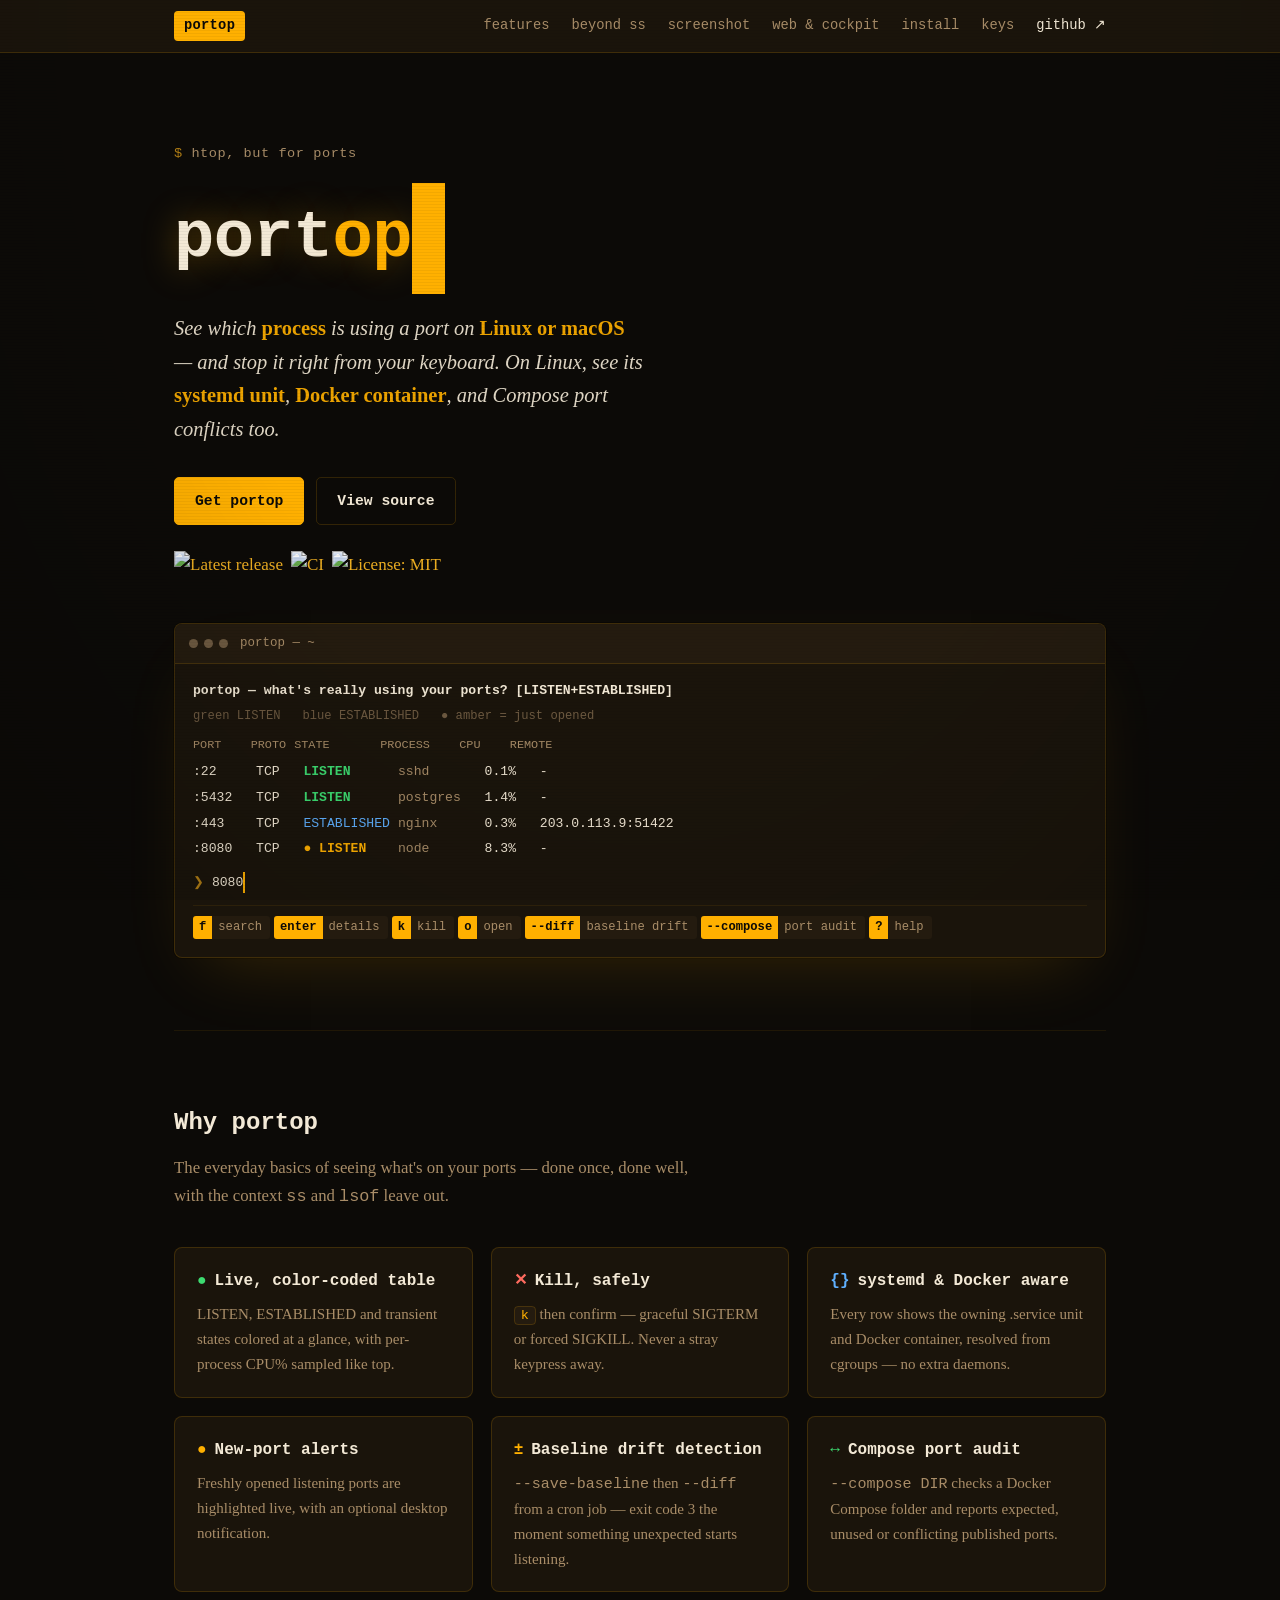
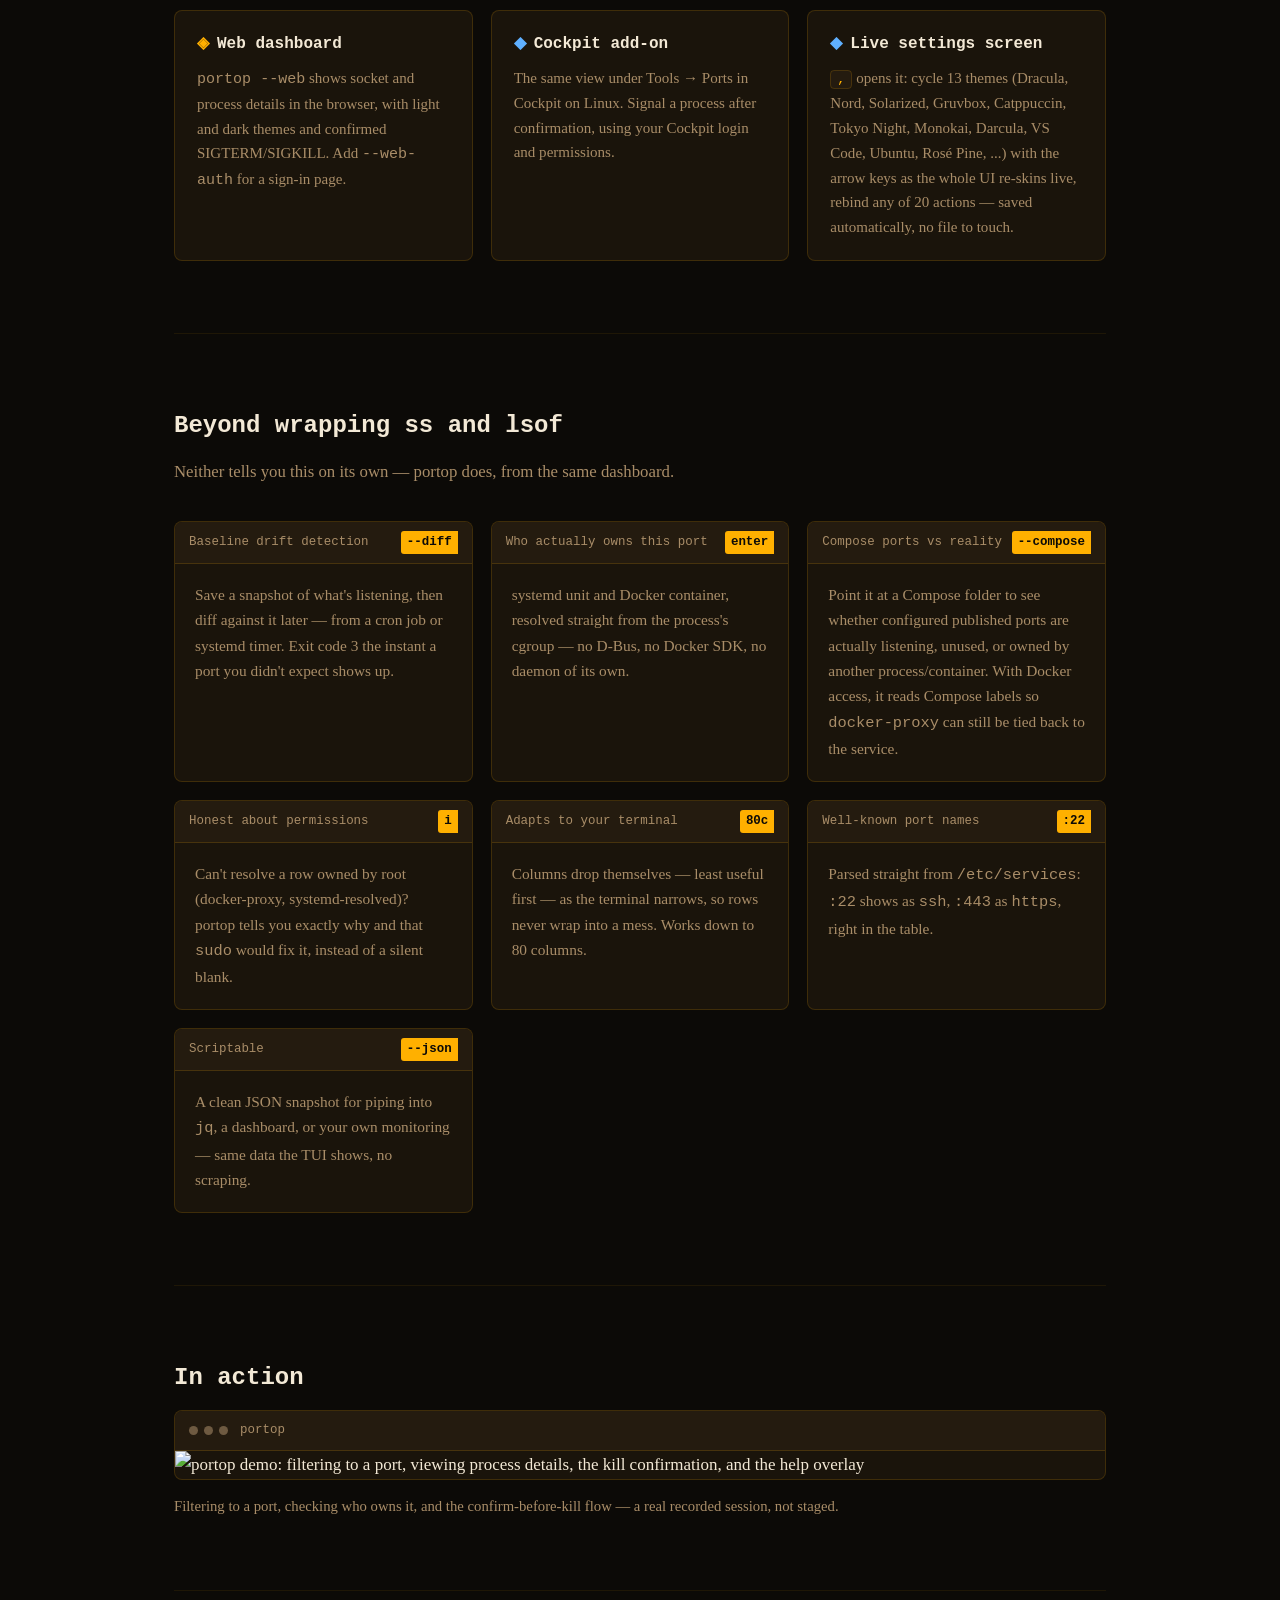
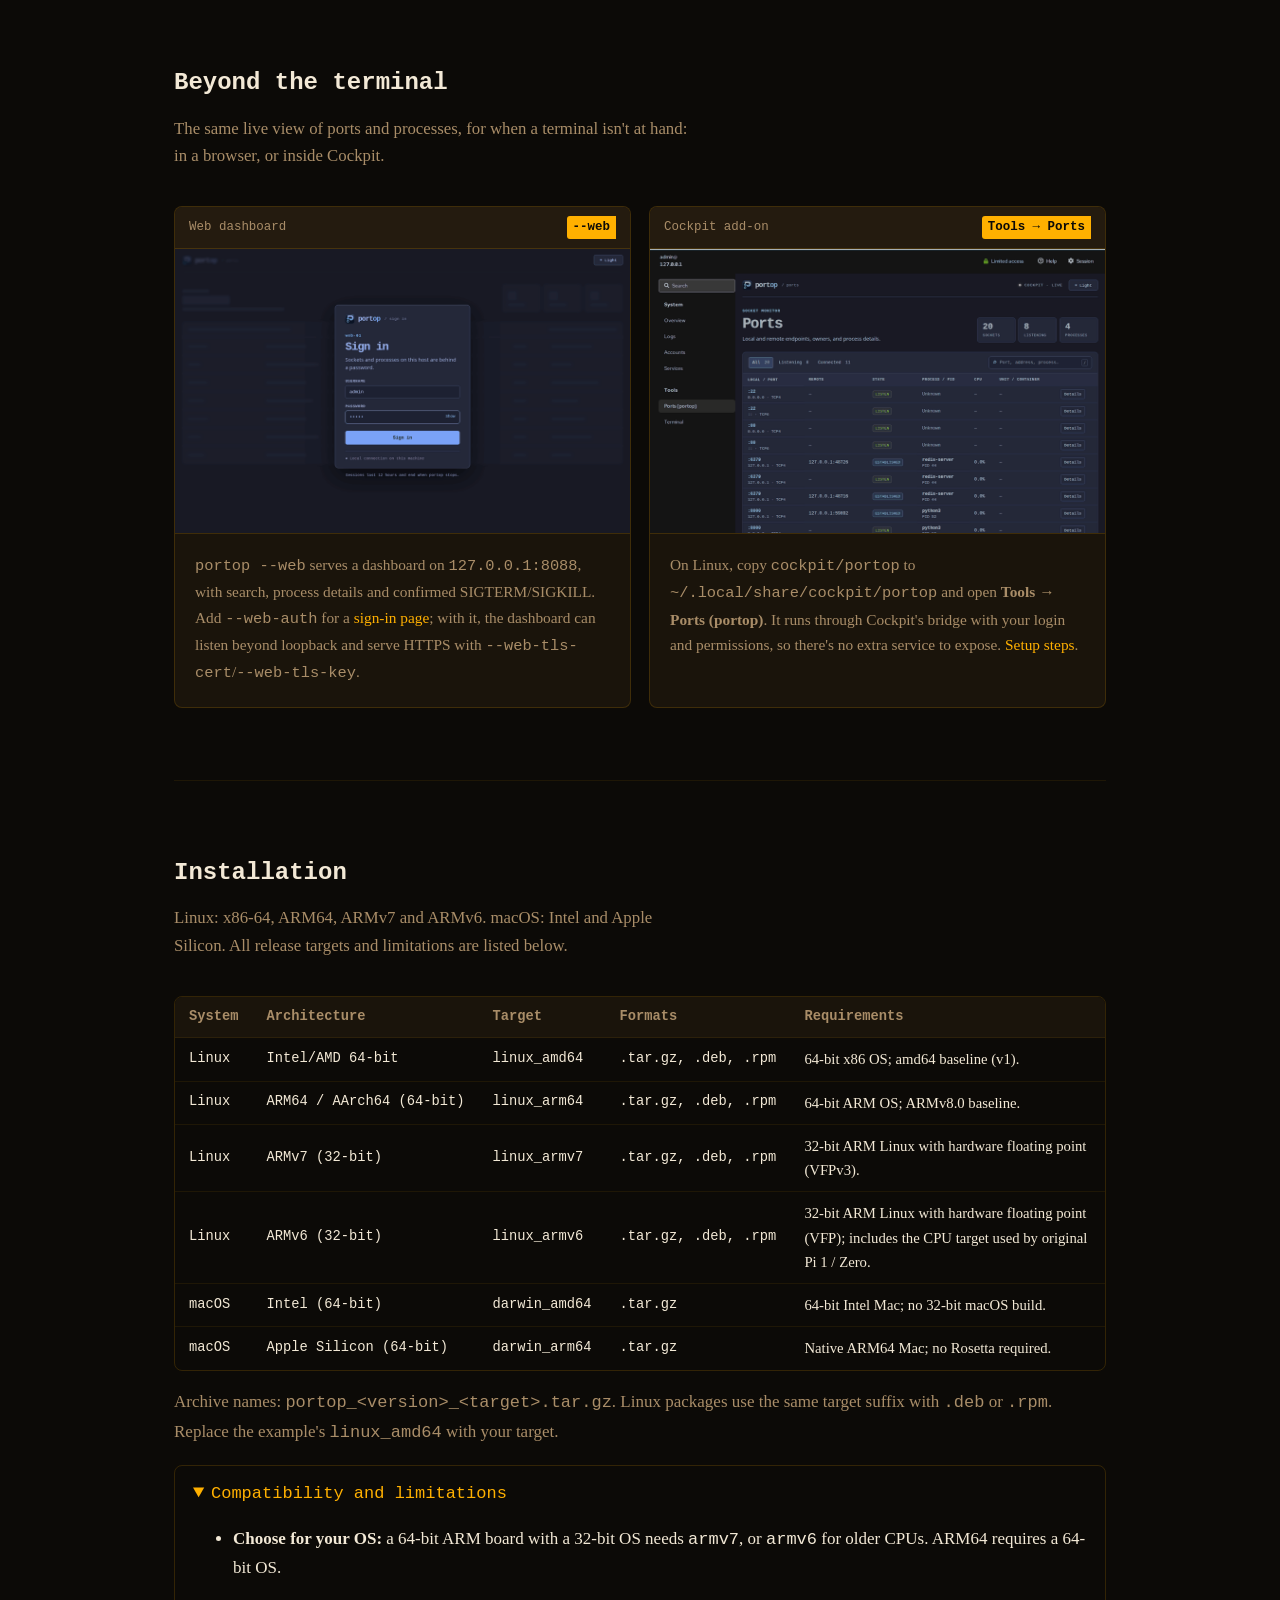
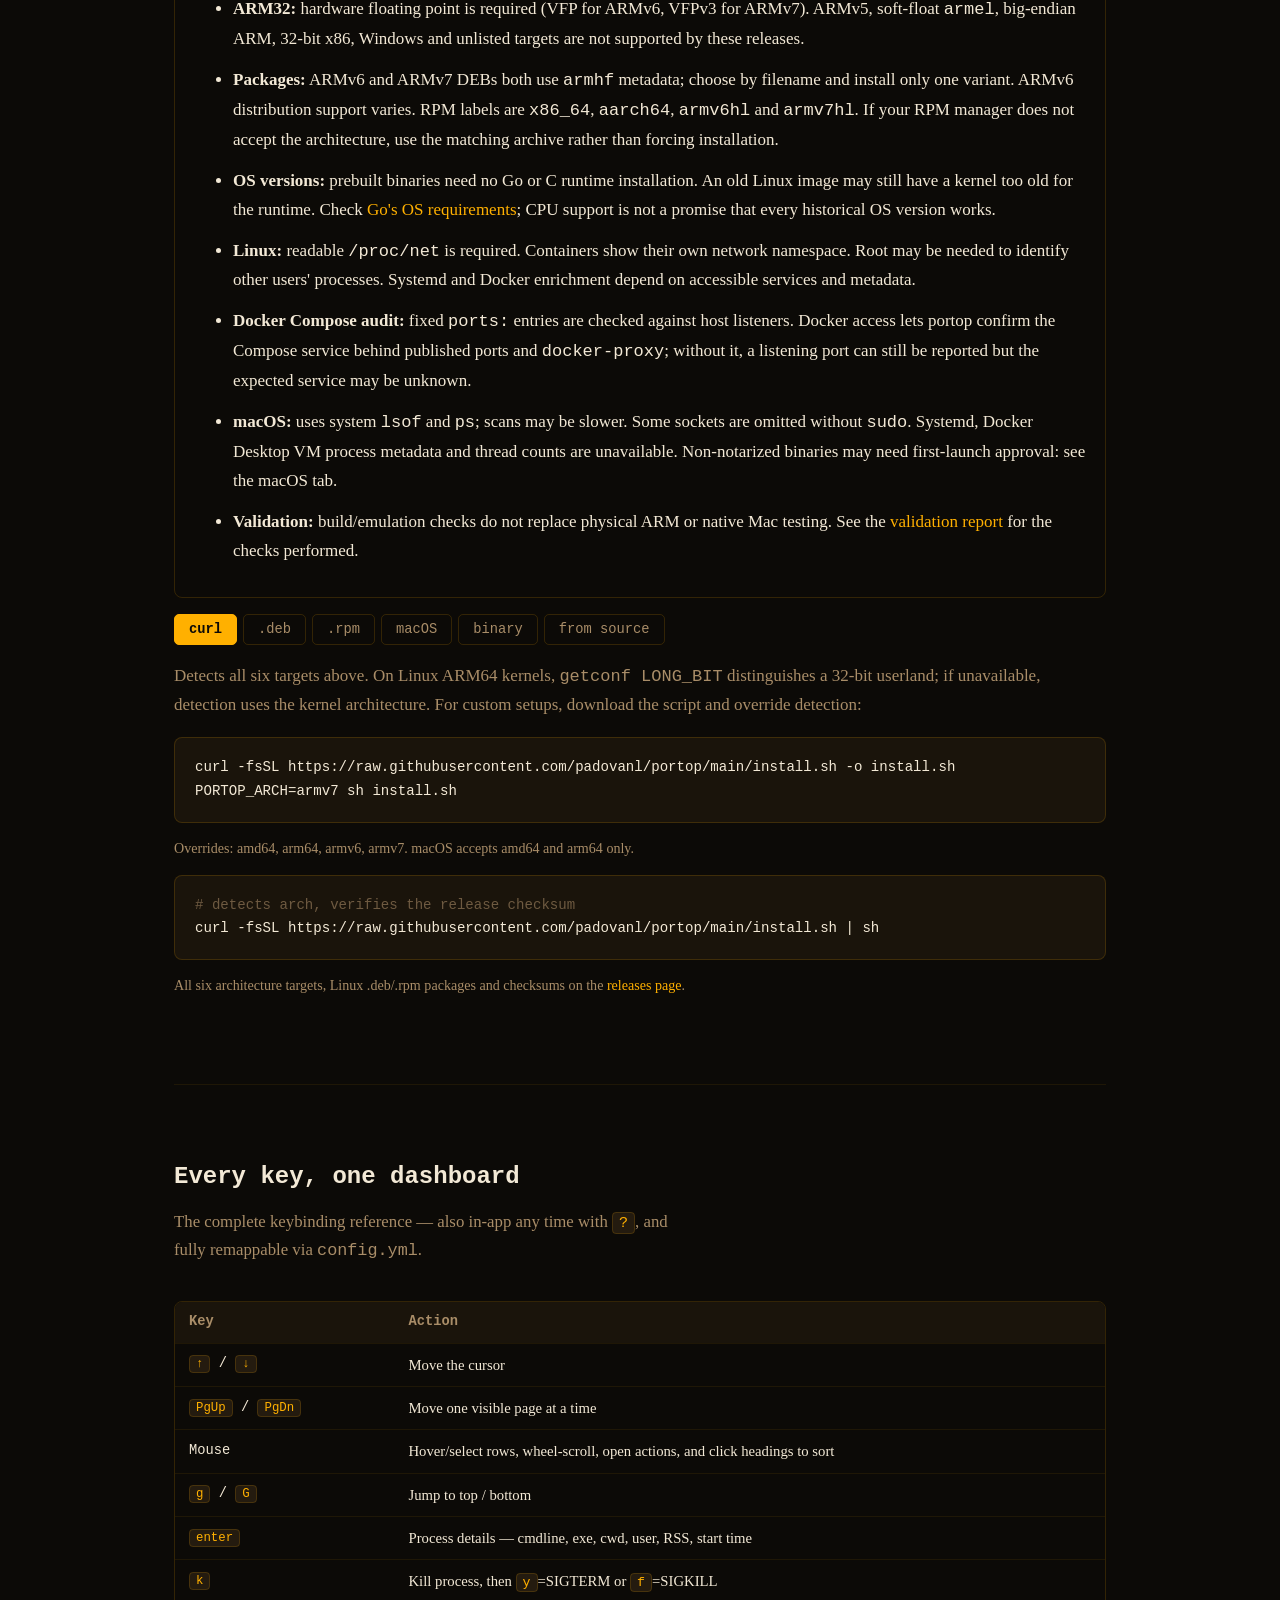
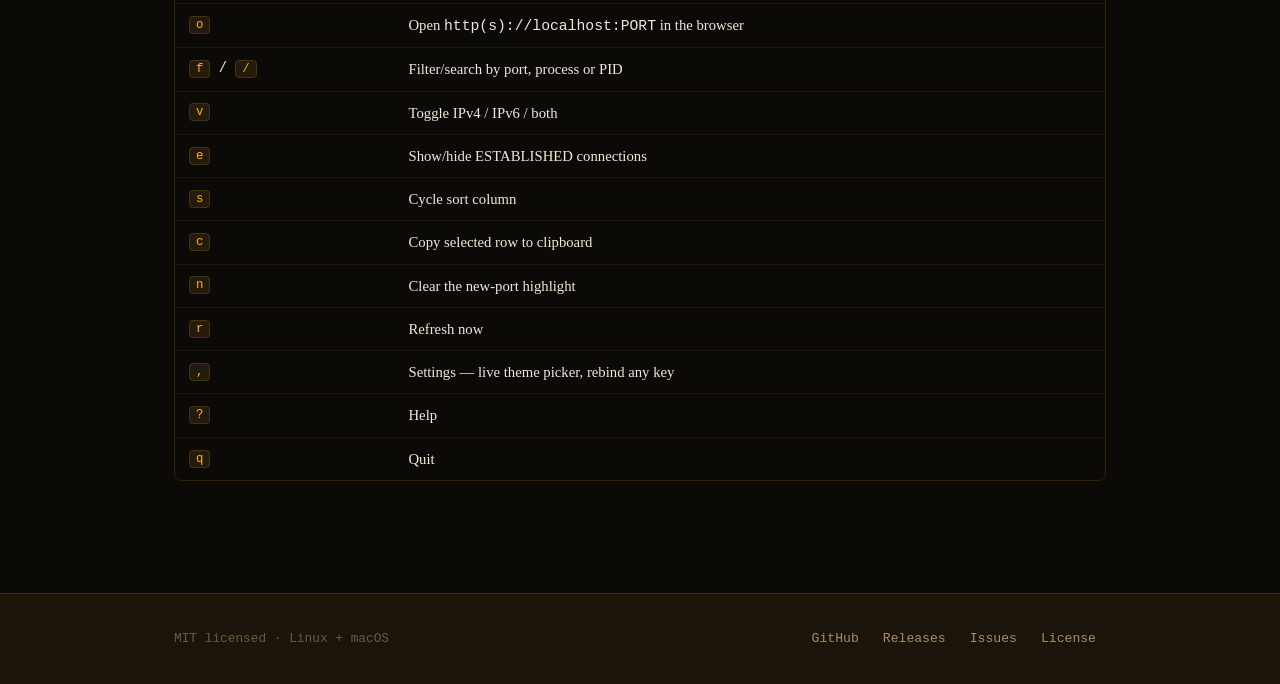
==== commit b1e0d888: "docs: keep the TUI first on Pages The web dashboard and Cockpit add-on now share one section after t" ====
--- a/docs/index.html
+++ b/docs/index.html
@@ -282,11 +282,8 @@
     margin-bottom: 14px;
   }
   .demo-frame img { display: block; width: 100%; height: auto; }
-  .web-shot { margin-top: 24px; }
-  .shot-pair { display: grid; grid-template-columns: repeat(auto-fit, minmax(280px, 1fr)); gap: 18px; margin-top: 26px; }
-  .shot-pair figure { margin: 0; }
-  .shot-pair img { display: block; width: 100%; height: auto; border: 1px solid var(--hairline); border-radius: 8px; }
-  .shot-pair figcaption { margin-top: 10px; color: var(--rust); font-size: 0.9rem; font-family: var(--serif); }
+  .window-shot { display: block; border-bottom: 1px solid var(--hairline); }
+  .window-shot img { display: block; width: 100%; height: auto; }
   .demo-caption { color: var(--rust); font-size: 0.92rem; font-family: var(--serif); margin: 0; }
 
   /* ---- install ---- */
@@ -385,10 +382,9 @@
     <span class="brand">portop</span>
     <nav>
       <a href="#features">features</a>
-      <a href="#web">web</a>
-      <a href="#cockpit">cockpit</a>
       <a href="#differentiators">beyond ss</a>
       <a href="#demo">screenshot</a>
+      <a href="#dashboards">web &amp; cockpit</a>
       <a href="#install">install</a>
       <a href="#keys">keys</a>
       <a class="gh" href="https://github.com/padovanl/portop">github ↗</a>
@@ -542,54 +538,6 @@
       </div>
     </section>
 
-    <section id="web" class="section">
-      <h2>Ports in your browser</h2>
-      <p class="section-lede">Local and remote endpoints, owners, CPU, systemd units and containers, refreshed every two seconds. Search, open the full process record, or confirm a signal.</p>
-      <div class="window-grid">
-        <div class="feature-window">
-          <div class="term-titlebar"><span>On this machine</span><span class="chip"><span class="k">--web</span></span></div>
-          <div class="feature-window-body">
-            <p><code>portop --web</code> listens on <code>127.0.0.1:8088</code>. Open the URL it prints: its one-time token enables process details and SIGTERM/SIGKILL. <code>--web-port 9090</code> picks another port.</p>
-          </div>
-        </div>
-        <div class="feature-window">
-          <div class="term-titlebar"><span>Behind a password</span><span class="chip"><span class="k">--web-auth</span></span></div>
-          <div class="feature-window-body">
-            <p>Adds a sign-in page. Choose credentials with <code>--web-user</code> and <code>--web-password</code> (or <code>PORTOP_WEB_PASSWORD</code>), or let portop generate a password. With sign-in on, <code>--web-addr 0.0.0.0:8088</code> and <code>--web-tls-cert</code>/<code>--web-tls-key</code> serve it to other machines over HTTPS.</p>
-          </div>
-        </div>
-      </div>
-      <div class="demo-frame web-shot">
-        <img src="assets/web-dashboard.gif" width="960" height="600" alt="Signing in to the portop web dashboard, filtering to redis, opening its process details and the terminate confirmation, then showing listening ports" loading="lazy">
-      </div>
-      <p class="demo-caption">Recorded against a demo host running nginx, sshd, redis and a Python service. Rows marked Unknown belong to root and are shown without an owner, as they would be to any unprivileged user.</p>
-      <div class="shot-pair">
-        <figure>
-          <a href="assets/web-login.png"><img src="assets/web-login.png" width="1440" height="950" alt="The portop sign-in page in the dark theme, over a blurred outline of the dashboard" loading="lazy"></a>
-          <figcaption>The sign-in page says whether the connection is local, HTTPS or unencrypted.</figcaption>
-        </figure>
-        <figure>
-          <a href="assets/web-dashboard.png"><img src="assets/web-dashboard.png" width="1440" height="950" alt="Process details for redis-server in the portop web dashboard" loading="lazy"></a>
-          <figcaption>Details: command line, user, executable, memory, threads and open files.</figcaption>
-        </figure>
-      </div>
-    </section>
-
-    <section id="cockpit" class="section">
-      <h2>Portop in Cockpit</h2>
-      <p class="section-lede">On Linux, the optional add-on puts the same view under Tools → Ports (portop). It runs through Cockpit's bridge with your Cockpit login and permissions, so there is no extra service to expose.</p>
-      <div class="feature-window">
-        <div class="term-titlebar"><span>Install the add-on</span><span class="chip"><span class="k">Cockpit</span></span></div>
-        <div class="feature-window-body">
-          <p>Install the portop binary on the host, then copy <code>cockpit/portop</code> to <code>~/.local/share/cockpit/portop</code>. Open Cockpit on port <code>9090</code> and select <strong>Tools → Ports (portop)</strong>. See the <a href="https://github.com/padovanl/portop/blob/main/cockpit/README.md">step-by-step Cockpit instructions</a>.</p>
-        </div>
-      </div>
-      <div class="demo-frame web-shot">
-        <img src="assets/cockpit.gif" width="960" height="600" alt="Opening Tools, Ports (portop) in Cockpit's dark theme and inspecting the redis-server process" loading="lazy">
-      </div>
-      <p class="demo-caption">Cockpit's dark style with the add-on's dark theme. The Light/Dark switch in the page is remembered per browser.</p>
-    </section>
-
     <section id="demo" class="section">
       <h2>In action</h2>
       <div class="demo-frame">
@@ -597,6 +545,27 @@
         <img src="assets/demo.gif" alt="portop demo: filtering to a port, viewing process details, the kill confirmation, and the help overlay" loading="lazy">
       </div>
       <p class="demo-caption">Filtering to a port, checking who owns it, and the confirm-before-kill flow — a real recorded session, not staged.</p>
+    </section>
+
+    <section id="dashboards" class="section">
+      <h2>Beyond the terminal</h2>
+      <p class="section-lede">The same live view of ports and processes, for when a terminal isn't at hand: in a browser, or inside Cockpit.</p>
+      <div class="window-grid">
+        <div class="feature-window">
+          <div class="term-titlebar"><span>Web dashboard</span><span class="chip"><span class="k">--web</span></span></div>
+          <a class="window-shot" href="assets/web-dashboard.gif"><img src="assets/web-dashboard.gif" width="960" height="600" alt="Signing in to the portop web dashboard, filtering to redis and opening its process details" loading="lazy"></a>
+          <div class="feature-window-body">
+            <p><code>portop --web</code> serves a dashboard on <code>127.0.0.1:8088</code>, with search, process details and confirmed SIGTERM/SIGKILL. Add <code>--web-auth</code> for a <a href="assets/web-login.png">sign-in page</a>; with it, the dashboard can listen beyond loopback and serve HTTPS with <code>--web-tls-cert</code>/<code>--web-tls-key</code>.</p>
+          </div>
+        </div>
+        <div class="feature-window">
+          <div class="term-titlebar"><span>Cockpit add-on</span><span class="chip"><span class="k">Tools → Ports</span></span></div>
+          <a class="window-shot" href="assets/cockpit.gif"><img src="assets/cockpit.gif" width="960" height="600" alt="Opening Tools, Ports (portop) in Cockpit and inspecting the redis-server process" loading="lazy"></a>
+          <div class="feature-window-body">
+            <p>On Linux, copy <code>cockpit/portop</code> to <code>~/.local/share/cockpit/portop</code> and open <strong>Tools → Ports (portop)</strong>. It runs through Cockpit's bridge with your login and permissions, so there's no extra service to expose. <a href="https://github.com/padovanl/portop/blob/main/cockpit/README.md">Setup steps</a>.</p>
+          </div>
+        </div>
+      </div>
     </section>
 
     <section id="install" class="section install">
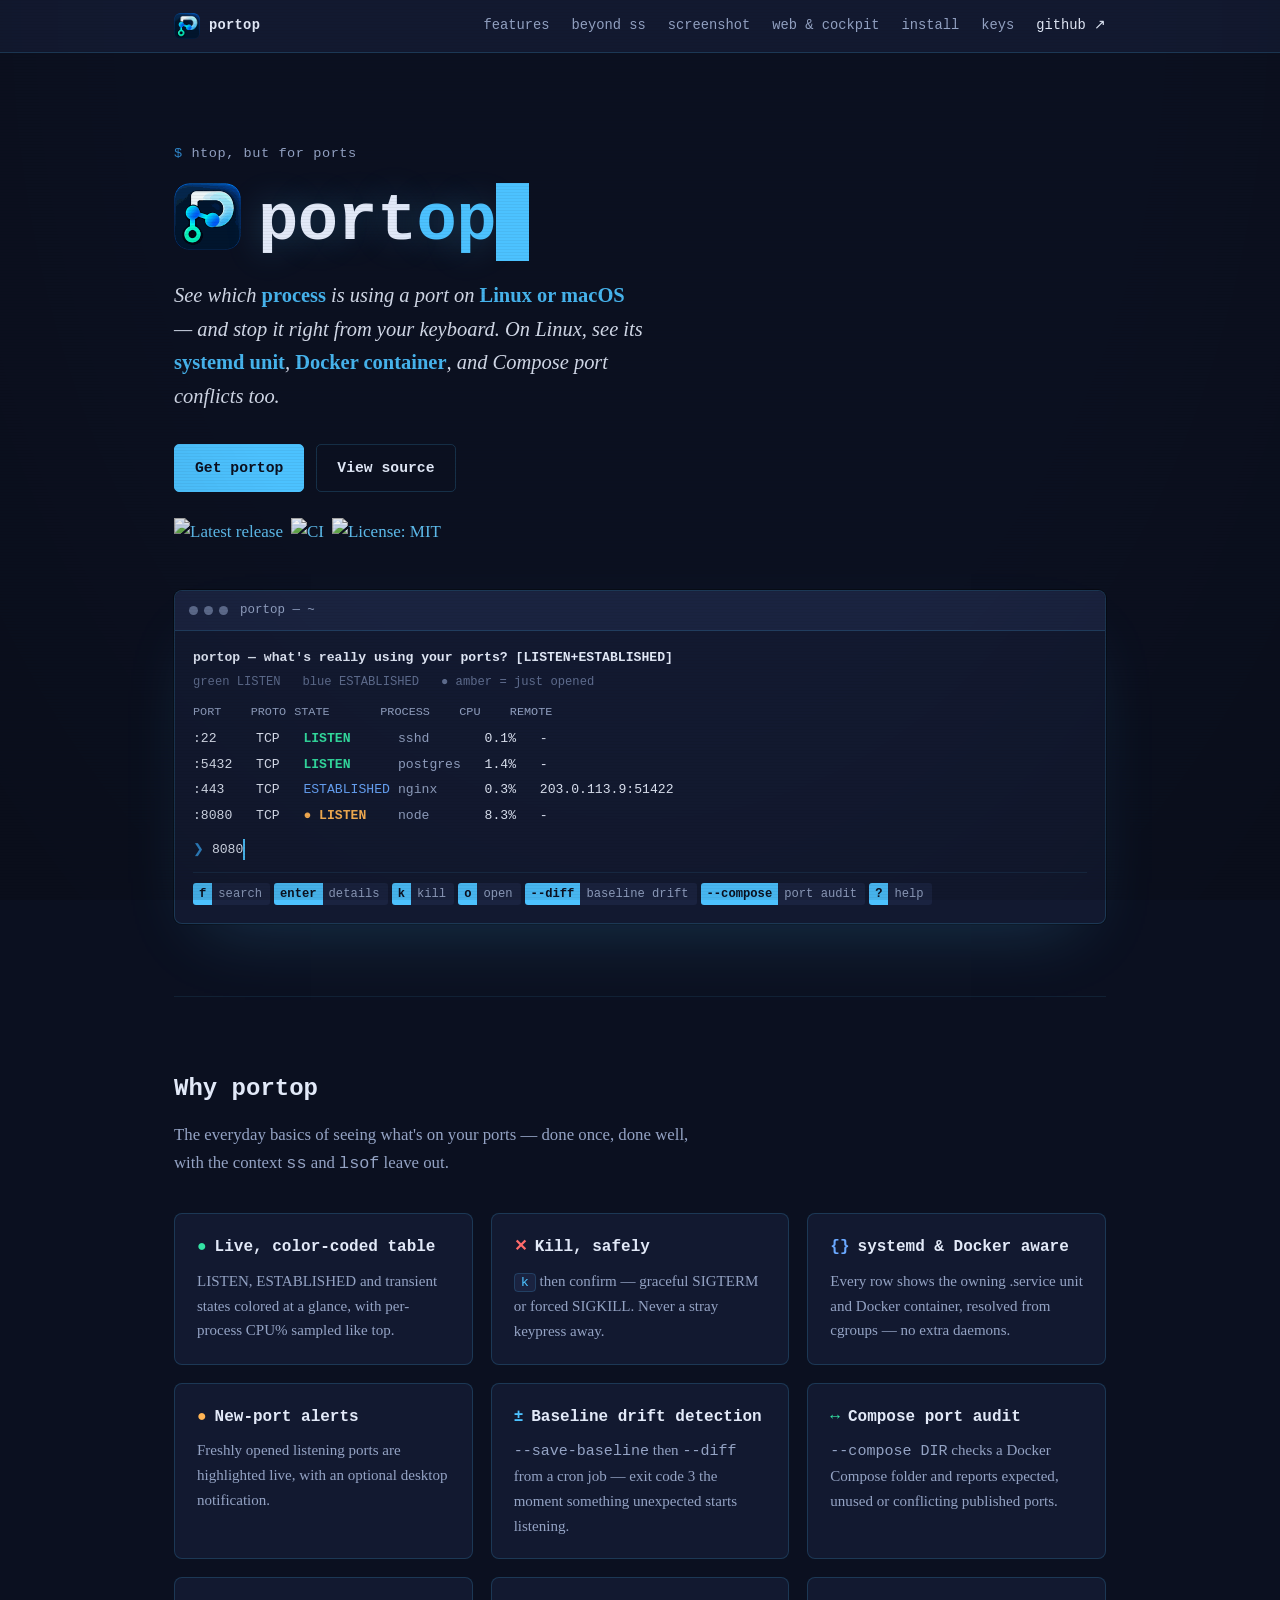
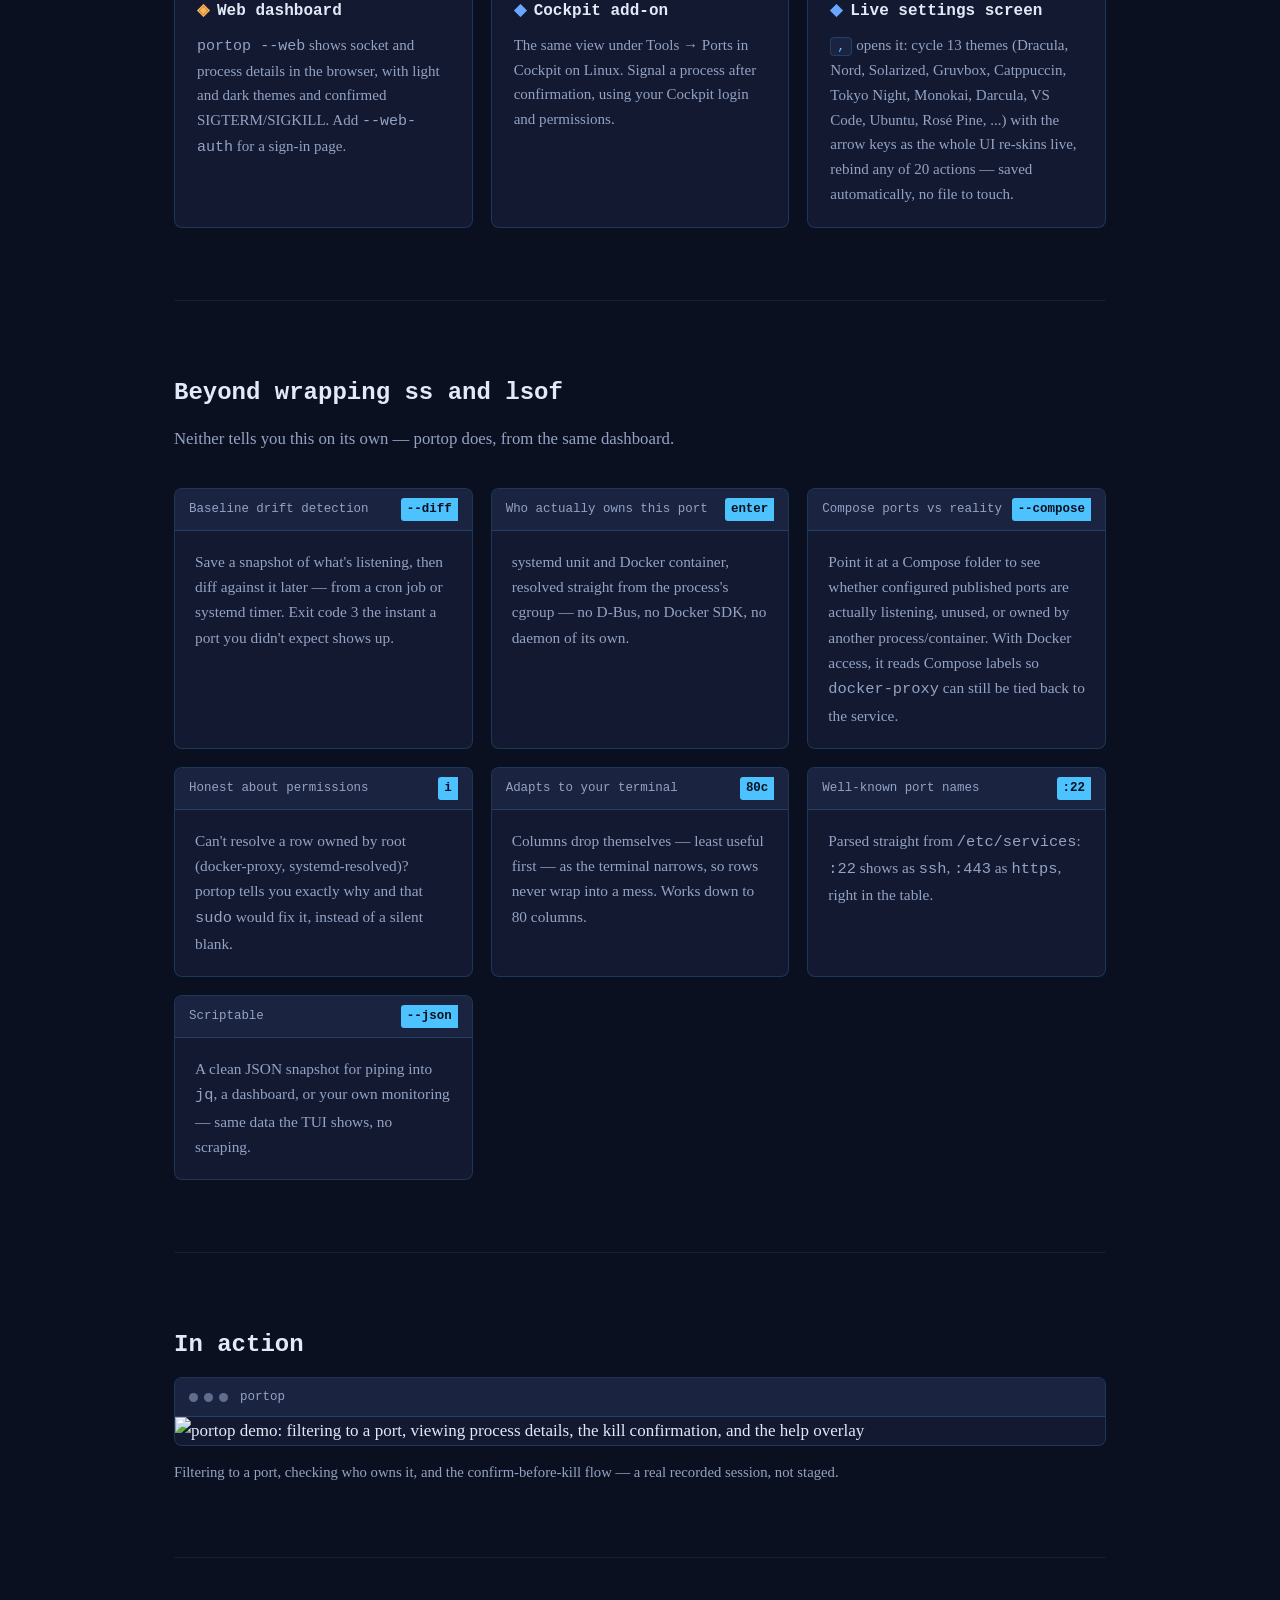
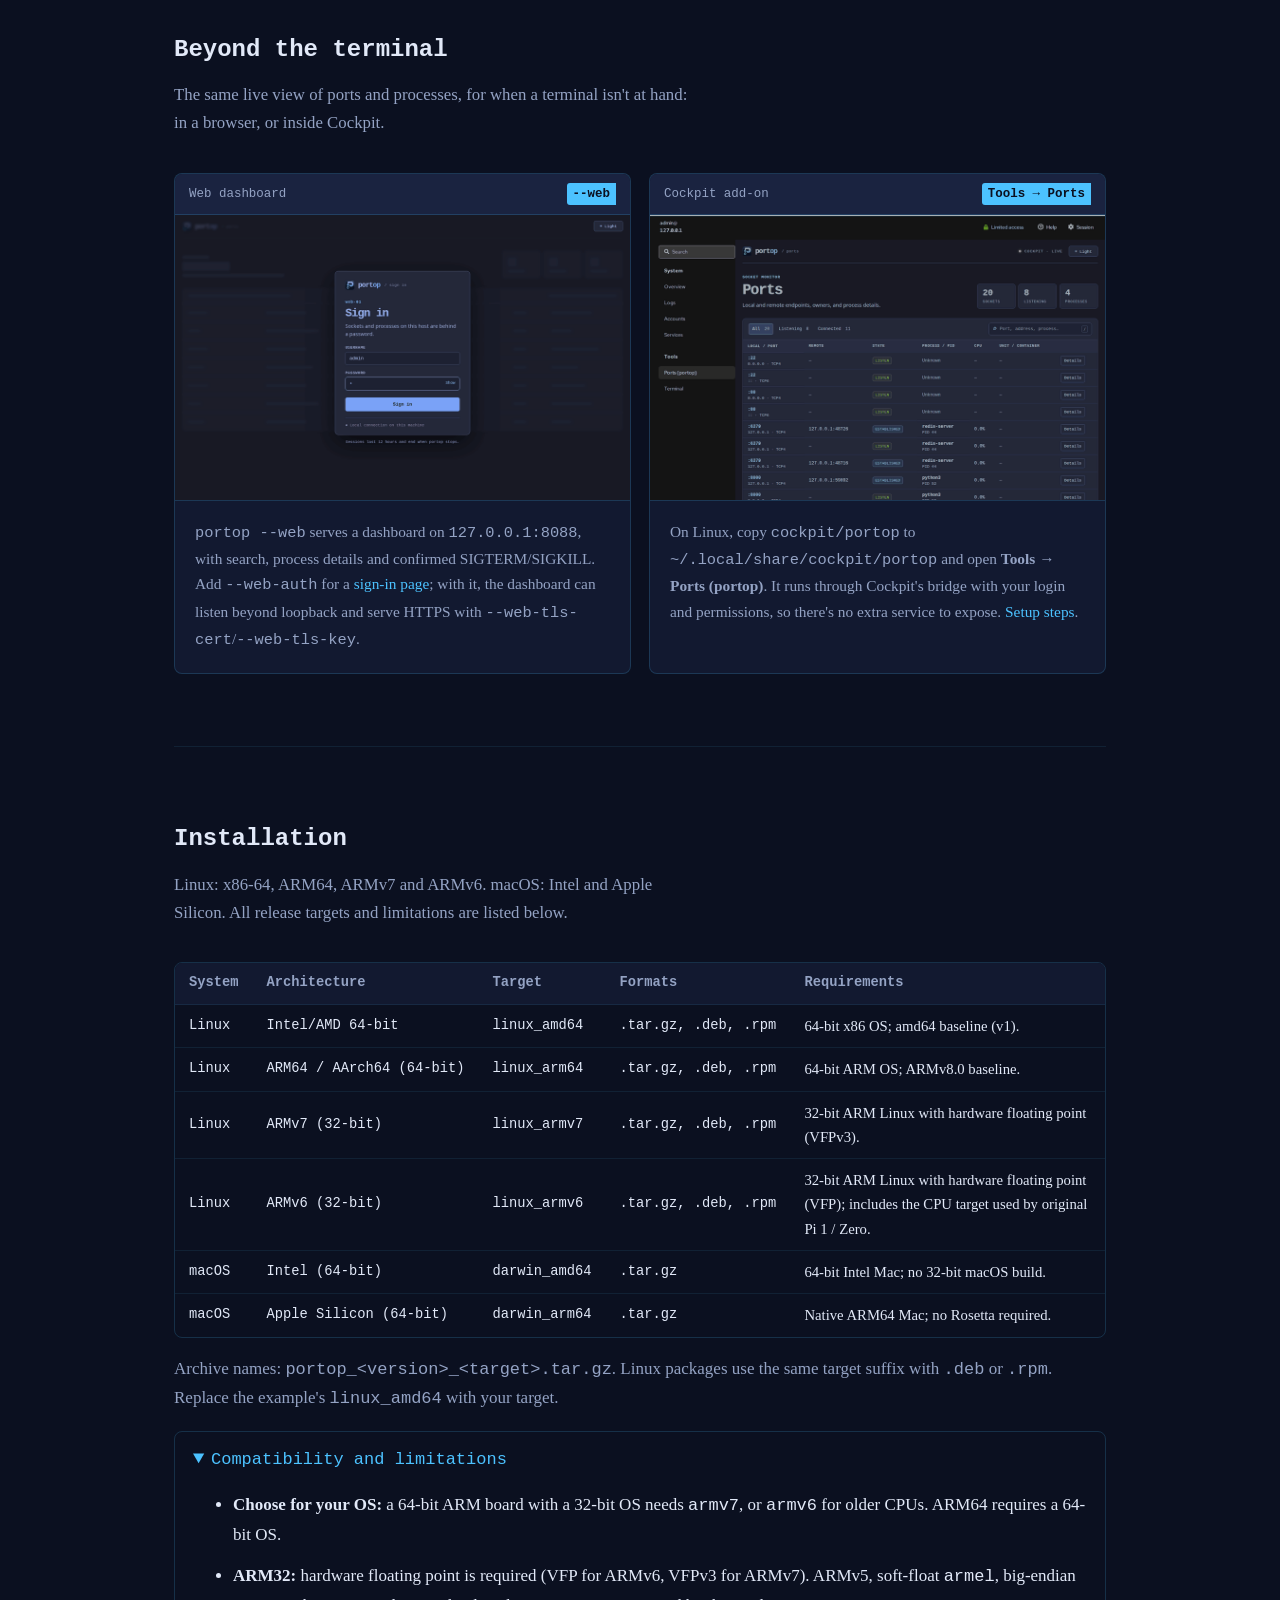
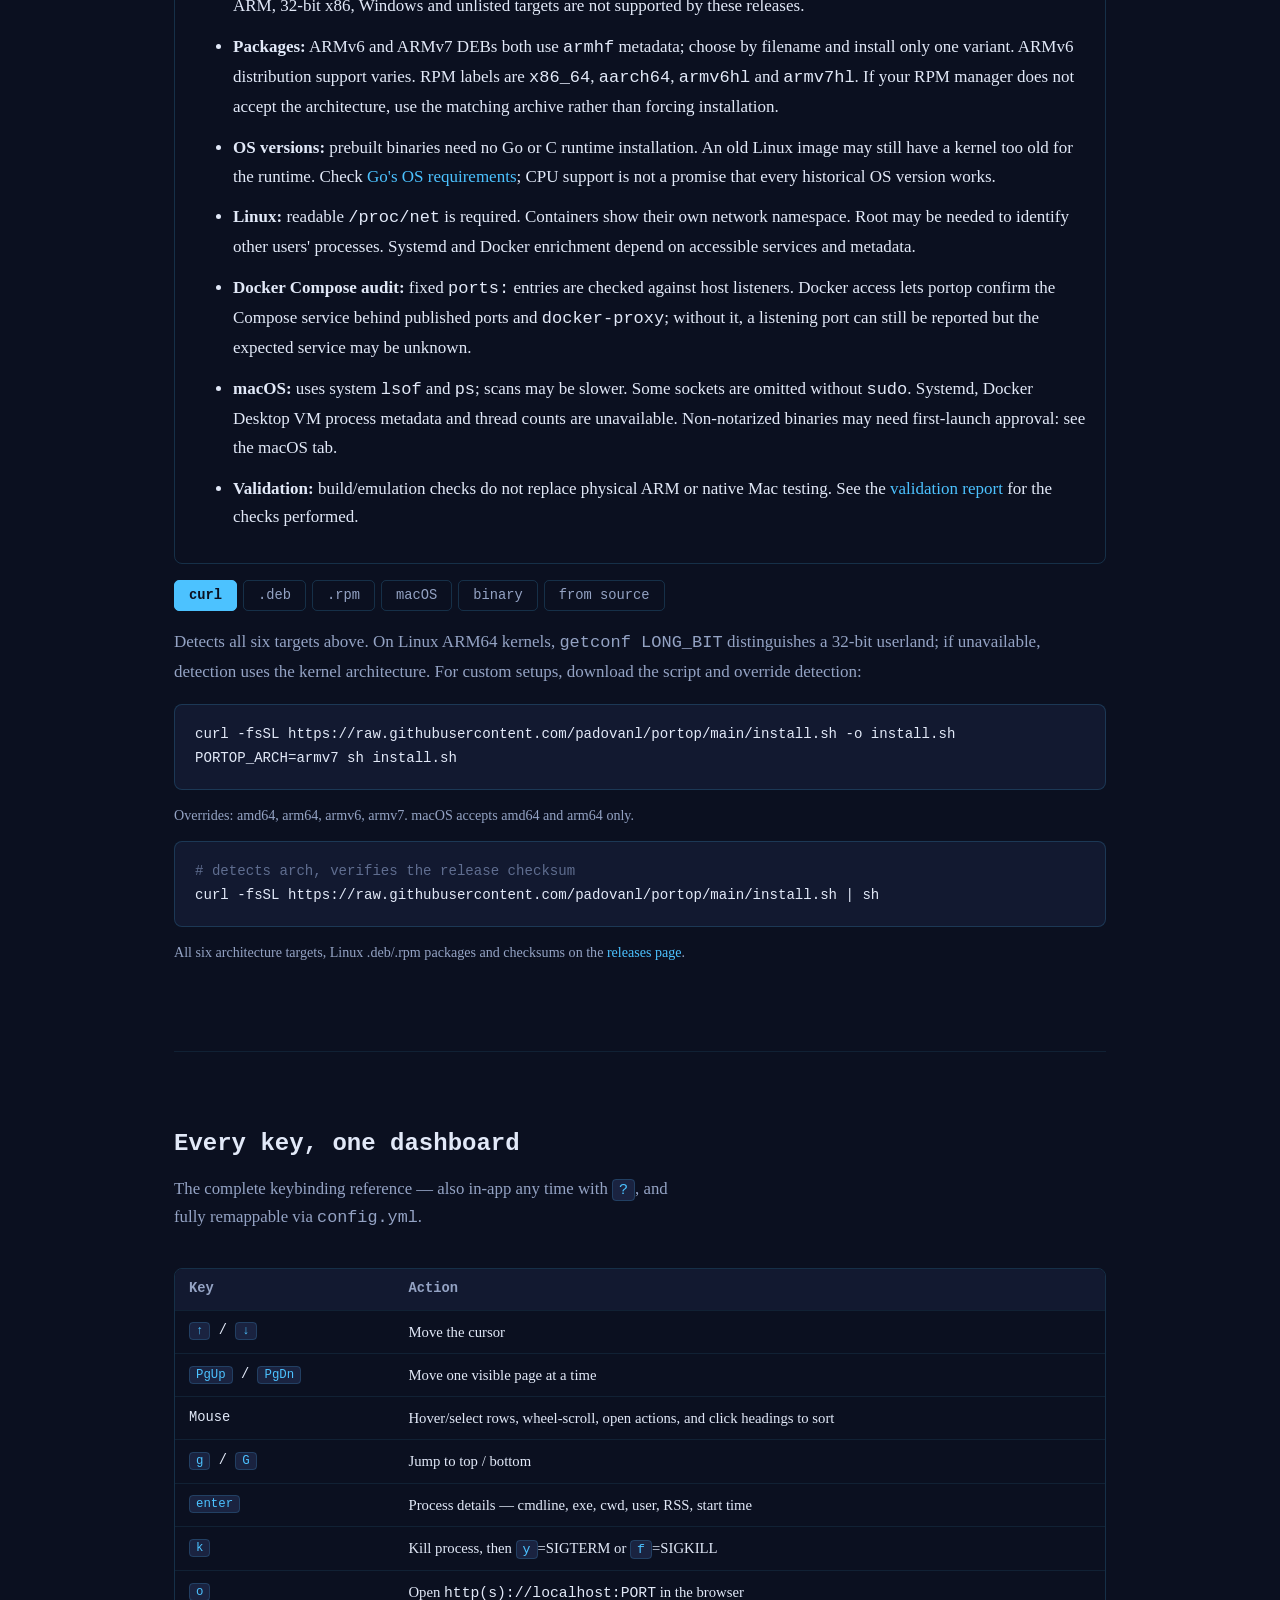
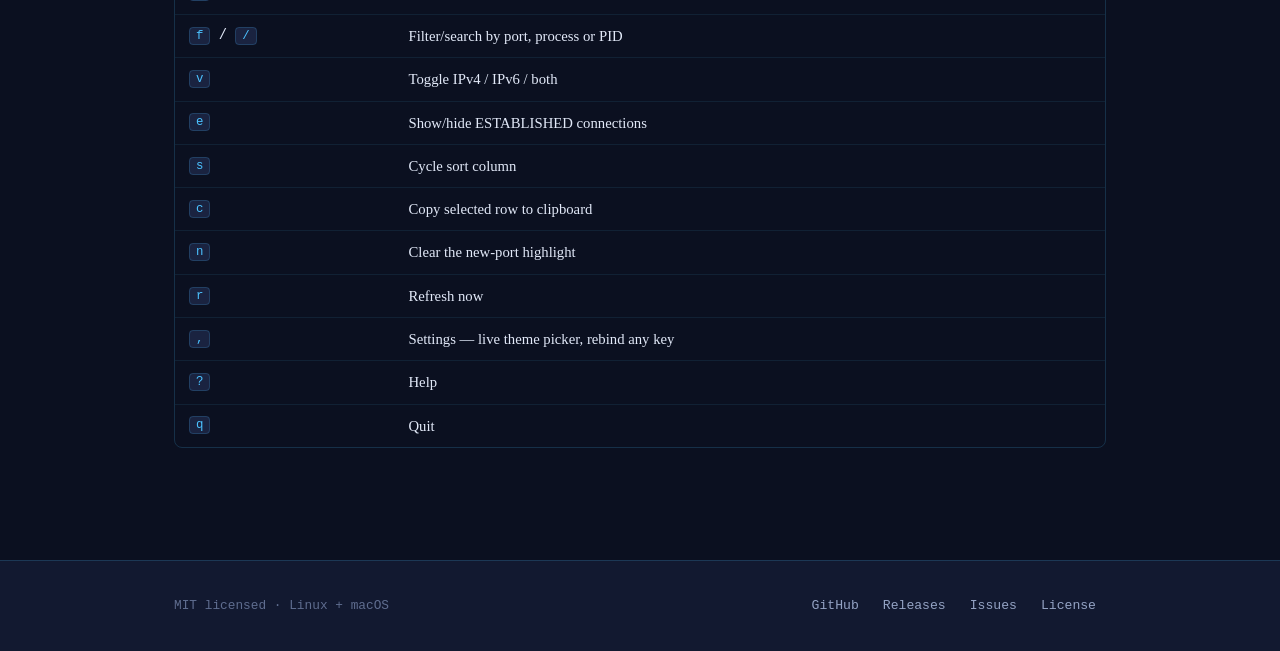
==== commit 8e162649: "style: recolor Pages from the portop logo The amber terminal palette gives way to the logo's night b" ====
--- a/docs/index.html
+++ b/docs/index.html
@@ -10,23 +10,23 @@
 <meta property="og:description" content="An htop-style terminal UI for TCP/UDP ports — process, systemd unit and Docker container in one dashboard, with baseline drift detection, themes and remappable keys.">
 <link rel="icon" href="assets/logo.png">
 <style>
-  /* Pages uses an amber terminal palette; the web and Cockpit dashboards have light and dark themes. */
+  /* Colours come from the portop logo: night blue, its azure and its mint. */
   :root {
-    --ink: #0c0a07;
-    --ink-raised: #1a140b;
-    --ink-raised-2: #241b0f;
-    --parchment: #f3e9d6;
-    --rust: #a98d68;
-    --rust-dim: #6e5a41;
-    --phosphor: #ffb000;
-    --phosphor-dim: #b17e15;
-    --hairline: rgba(255, 176, 0, 0.16);
-    --hairline-soft: rgba(255, 176, 0, 0.08);
-
-    --term-green: #3ddc71;
-    --term-blue: #5fb0ff;
-    --term-yellow: #f0c674;
-    --term-red: #ff6b5f;
+    --bg: #0b1020;
+    --surface: #121930;
+    --surface-2: #1a2340;
+    --text: #e2e9f8;
+    --muted: #94a3c4;
+    --dim: #5f6d8f;
+    --accent: #4cc2ff;
+    --accent-dim: #2f86c9;
+    --hairline: rgba(76, 194, 255, 0.18);
+    --hairline-soft: rgba(76, 194, 255, 0.09);
+
+    --term-green: #34e3a4;
+    --term-blue: #6aa8ff;
+    --term-yellow: #ffb454;
+    --term-red: #ff6b6b;
 
     --mono: ui-monospace, "SF Mono", "Cascadia Code", "JetBrains Mono", "Fira Code", Consolas, "Liberation Mono", Menlo, monospace;
     --serif: "Iowan Old Style", "Palatino Linotype", "Book Antiqua", Georgia, "Liberation Serif", serif;
@@ -41,19 +41,19 @@
 
   body {
     margin: 0;
-    background: var(--ink);
-    color: var(--parchment);
+    background: var(--bg);
+    color: var(--text);
     font-family: var(--serif);
     line-height: 1.65;
     font-size: 17px;
   }
 
-  ::selection { background: var(--phosphor); color: var(--ink); }
-
-  a { color: var(--phosphor); text-decoration: none; }
+  ::selection { background: var(--accent); color: var(--bg); }
+
+  a { color: var(--accent); text-decoration: none; }
   a:hover { text-decoration: underline; }
   a:focus-visible, button:focus-visible, .install-tab:focus-visible {
-    outline: 2px solid var(--phosphor);
+    outline: 2px solid var(--accent);
     outline-offset: 3px;
   }
 
@@ -61,7 +61,7 @@
 
   .wrap { max-width: 980px; margin: 0 auto; padding: 0 24px; }
 
-  h1, h2, h3 { font-family: var(--mono); text-wrap: balance; color: var(--parchment); }
+  h1, h2, h3 { font-family: var(--mono); text-wrap: balance; color: var(--text); }
 
   .crt-veil {
     position: fixed;
@@ -80,7 +80,7 @@
     position: sticky;
     top: 0;
     z-index: 40;
-    background: var(--ink-raised);
+    background: var(--surface);
     border-bottom: 1px solid var(--hairline);
     backdrop-filter: blur(6px);
   }
@@ -96,43 +96,47 @@
     font-size: 0.86rem;
   }
   .topbar .brand {
-    background: var(--phosphor);
-    color: var(--ink);
+    display: inline-flex;
+    align-items: center;
+    gap: 9px;
+    color: var(--text);
     font-weight: 700;
-    padding: 4px 10px;
-    border-radius: 4px;
     letter-spacing: 0.02em;
   }
+  .topbar .brand:hover { text-decoration: none; }
+  .topbar .brand img { display: block; border-radius: 6px; }
   .topbar nav { display: flex; gap: 22px; align-items: center; }
-  .topbar nav a { color: var(--rust); }
-  .topbar nav a:hover { color: var(--phosphor); text-decoration: none; }
-  .topbar nav a.gh { color: var(--parchment); }
+  .topbar nav a { color: var(--muted); }
+  .topbar nav a:hover { color: var(--accent); text-decoration: none; }
+  .topbar nav a.gh { color: var(--text); }
 
   /* ---- hero ---- */
   header.hero { padding: 76px 0 64px; }
   .hero-inner { max-width: 980px; margin: 0 auto; padding: 0 24px; }
   .eyebrow {
     font-family: var(--mono);
-    color: var(--rust);
+    color: var(--muted);
     font-size: 0.85rem;
     letter-spacing: 0.04em;
     margin-bottom: 18px;
   }
-  .eyebrow::before { content: "$ "; color: var(--phosphor-dim); }
+  .eyebrow::before { content: "$ "; color: var(--accent-dim); }
   h1.wordmark {
     font-size: clamp(2.6rem, 6vw, 4.2rem);
     margin: 0 0 18px;
     font-weight: 700;
+    line-height: 1.15;
     letter-spacing: -0.01em;
-    text-shadow: 0 0 34px rgba(255, 176, 0, 0.35);
-  }
-  h1.wordmark .port { color: var(--parchment); }
-  h1.wordmark .op { color: var(--phosphor); }
+    text-shadow: 0 0 34px rgba(76, 194, 255, 0.28);
+  }
+  .wordmark-logo { width: 1em; height: 1em; margin-right: 0.25em; border-radius: 0.22em; vertical-align: -0.16em; }
+  h1.wordmark .port { color: var(--text); }
+  h1.wordmark .op { color: var(--accent); }
   .cursor {
     display: inline-block;
     width: 0.5em;
-    background: var(--phosphor);
-    color: var(--phosphor);
+    background: var(--accent);
+    color: var(--accent);
     animation: blink 1.1s steps(1) infinite;
   }
   @keyframes blink { 50% { opacity: 0; } }
@@ -140,13 +144,13 @@
   .tagline {
     font-family: var(--serif);
     font-style: italic;
-    color: var(--parchment);
+    color: var(--text);
     font-size: 1.28rem;
     max-width: 46ch;
     margin: 0 0 30px;
     opacity: 0.92;
   }
-  .tagline strong { font-style: normal; color: var(--phosphor); }
+  .tagline strong { font-style: normal; color: var(--accent); }
 
   .cta-row { display: flex; gap: 12px; flex-wrap: wrap; margin-bottom: 26px; }
   .btn {
@@ -160,58 +164,58 @@
     border-radius: 5px;
     border: 1px solid var(--hairline);
   }
-  .btn.primary { background: var(--phosphor); color: var(--ink); border-color: var(--phosphor); }
-  .btn.primary:hover { background: #ffc433; text-decoration: none; }
-  .btn.secondary { background: transparent; color: var(--parchment); }
-  .btn.secondary:hover { border-color: var(--phosphor-dim); text-decoration: none; }
+  .btn.primary { background: var(--accent); color: var(--bg); border-color: var(--accent); }
+  .btn.primary:hover { background: #7bd3ff; text-decoration: none; }
+  .btn.secondary { background: transparent; color: var(--text); }
+  .btn.secondary:hover { border-color: var(--accent-dim); text-decoration: none; }
 
   .badges { display: flex; gap: 8px; flex-wrap: wrap; margin-bottom: 52px; }
   .badges img { height: 20px; display: block; filter: grayscale(0.15) contrast(0.94); }
 
   /* ---- simulated terminal window ---- */
   .term-window {
-    background: var(--ink-raised);
+    background: var(--surface);
     border: 1px solid var(--hairline);
     border-radius: 8px;
     overflow: hidden;
-    box-shadow: 0 30px 70px -30px rgba(255, 176, 0, 0.18), 0 0 0 1px rgba(0,0,0,0.4);
+    box-shadow: 0 30px 70px -30px rgba(76, 194, 255, 0.22), 0 0 0 1px rgba(0,0,0,0.4);
   }
   .term-titlebar {
     display: flex;
     align-items: center;
     gap: 8px;
     padding: 9px 14px;
-    background: var(--ink-raised-2);
+    background: var(--surface-2);
     border-bottom: 1px solid var(--hairline);
     font-family: var(--mono);
     font-size: 0.78rem;
-    color: var(--rust);
+    color: var(--muted);
   }
   .term-dots { display: flex; gap: 6px; margin-right: 4px; }
-  .term-dots span { width: 9px; height: 9px; border-radius: 50%; background: var(--rust-dim); display: block; }
+  .term-dots span { width: 9px; height: 9px; border-radius: 50%; background: var(--dim); display: block; }
   .term-body {
     font-family: var(--mono);
     font-size: 0.82rem;
     padding: 16px 18px 18px;
-    color: var(--parchment);
+    color: var(--text);
     overflow-x: auto;
   }
-  .term-header { color: var(--parchment); font-weight: 700; margin-bottom: 4px; white-space: nowrap; }
-  .term-legend { color: var(--rust-dim); font-size: 0.76rem; margin-bottom: 10px; white-space: nowrap; }
-  .term-cols { display: grid; grid-template-columns: 7ch 5ch 11ch 10ch 6ch 1fr; gap: 8px; color: var(--rust); font-size: 0.74rem; padding-bottom: 4px; white-space: nowrap; }
+  .term-header { color: var(--text); font-weight: 700; margin-bottom: 4px; white-space: nowrap; }
+  .term-legend { color: var(--dim); font-size: 0.76rem; margin-bottom: 10px; white-space: nowrap; }
+  .term-cols { display: grid; grid-template-columns: 7ch 5ch 11ch 10ch 6ch 1fr; gap: 8px; color: var(--muted); font-size: 0.74rem; padding-bottom: 4px; white-space: nowrap; }
   .term-row { display: grid; grid-template-columns: 7ch 5ch 11ch 10ch 6ch 1fr; gap: 8px; padding: 2px 0; white-space: nowrap; }
-  .term-row .port { color: var(--parchment); }
-  .term-row .proc { color: var(--rust); }
+  .term-row .port { color: var(--text); }
+  .term-row .proc { color: var(--muted); }
   .state-listen { color: var(--term-green); font-weight: 700; }
   .state-established { color: var(--term-blue); }
-  .state-new { color: var(--phosphor); font-weight: 700; }
-  .term-search { margin-top: 10px; color: var(--parchment); }
-  .term-search .prompt { color: var(--phosphor-dim); }
+  .state-new { color: var(--term-yellow); font-weight: 700; }
+  .term-search { margin-top: 10px; color: var(--text); }
+  .term-search .prompt { color: var(--accent-dim); }
   .typed {
     display: inline-block;
     overflow: hidden;
     white-space: nowrap;
-    border-right: 2px solid var(--phosphor);
+    border-right: 2px solid var(--accent);
     width: 0;
     animation: type 1.6s steps(4, end) 0.6s 1 forwards, caret 0.9s steps(1) infinite;
     vertical-align: bottom;
@@ -228,8 +232,8 @@
     font-size: 0.76rem;
   }
   .chip { display: inline-flex; }
-  .chip .k { background: var(--phosphor); color: var(--ink); font-weight: 700; padding: 1px 6px; border-radius: 3px 0 0 3px; }
-  .chip .d { background: var(--ink-raised-2); color: var(--rust); padding: 1px 8px 1px 6px; border-radius: 0 3px 3px 0; }
+  .chip .k { background: var(--accent); color: var(--bg); font-weight: 700; padding: 1px 6px; border-radius: 3px 0 0 3px; }
+  .chip .d { background: var(--surface-2); color: var(--muted); padding: 1px 8px 1px 6px; border-radius: 0 3px 3px 0; }
 
   /* ---- generic sections ---- */
   main { padding: 8px 0 0; }
@@ -237,7 +241,7 @@
   h2 { font-size: 1.5rem; margin: 0 0 12px; }
   .section-lede {
     font-family: var(--serif);
-    color: var(--rust);
+    color: var(--muted);
     font-size: 1.05rem;
     max-width: 62ch;
     margin: 0 0 36px;
@@ -249,14 +253,14 @@
     gap: 18px;
   }
   .card {
-    background: var(--ink-raised);
+    background: var(--surface);
     border: 1px solid var(--hairline);
     border-radius: 8px;
     padding: 20px 22px;
   }
   .card .dot { font-family: var(--mono); font-size: 1rem; margin-right: 8px; }
   .card h3 { margin: 0 0 8px; font-size: 1rem; }
-  .card p { margin: 0; color: var(--rust); font-size: 0.94rem; font-family: var(--serif); }
+  .card p { margin: 0; color: var(--muted); font-size: 0.94rem; font-family: var(--serif); }
 
   .window-grid {
     display: grid;
@@ -264,18 +268,18 @@
     gap: 18px;
   }
   .feature-window {
-    background: var(--ink-raised);
+    background: var(--surface);
     border: 1px solid var(--hairline);
     border-radius: 8px;
     overflow: hidden;
   }
   .feature-window .term-titlebar { justify-content: space-between; }
-  .feature-window-body { padding: 18px 20px 20px; font-family: var(--serif); color: var(--parchment); font-size: 0.96rem; }
-  .feature-window-body p { margin: 0; color: var(--rust); }
+  .feature-window-body { padding: 18px 20px 20px; font-family: var(--serif); color: var(--text); font-size: 0.96rem; }
+  .feature-window-body p { margin: 0; color: var(--muted); }
 
   /* ---- demo screenshot ---- */
   .demo-frame {
-    background: var(--ink-raised);
+    background: var(--surface);
     border: 1px solid var(--hairline);
     border-radius: 8px;
     overflow: hidden;
@@ -284,16 +288,16 @@
   .demo-frame img { display: block; width: 100%; height: auto; }
   .window-shot { display: block; border-bottom: 1px solid var(--hairline); }
   .window-shot img { display: block; width: 100%; height: auto; }
-  .demo-caption { color: var(--rust); font-size: 0.92rem; font-family: var(--serif); margin: 0; }
+  .demo-caption { color: var(--muted); font-size: 0.92rem; font-family: var(--serif); margin: 0; }
 
   /* ---- install ---- */
   .install pre {
-    background: var(--ink-raised);
+    background: var(--surface);
     border: 1px solid var(--hairline);
     border-radius: 8px;
     padding: 18px 20px;
     overflow-x: auto;
-    color: var(--parchment);
+    color: var(--text);
     margin: 0 0 12px;
     font-size: 0.88rem;
     line-height: 1.7;
@@ -304,50 +308,50 @@
     border-radius: 5px;
     border: 1px solid var(--hairline);
     background: transparent;
-    color: var(--rust);
+    color: var(--muted);
     font-size: 0.86rem;
     cursor: pointer;
     font-family: var(--mono);
   }
-  .install-tab[aria-selected="true"] { color: var(--ink); border-color: var(--phosphor); background: var(--phosphor); font-weight: 700; }
+  .install-tab[aria-selected="true"] { color: var(--bg); border-color: var(--accent); background: var(--accent); font-weight: 700; }
   .install-panel { display: none; }
   .install-panel.active { display: block; }
-  .comment { color: var(--rust-dim); }
-  .install-note { color: var(--rust); font-size: 0.88rem; font-family: var(--serif); }
+  .comment { color: var(--dim); }
+  .install-note { color: var(--muted); font-size: 0.88rem; font-family: var(--serif); }
 
   .first-run {
     border: 1px solid var(--hairline);
     border-radius: 8px;
     padding: 14px 18px;
     margin: 16px 0;
-    color: var(--parchment);
+    color: var(--text);
     font-family: var(--serif);
   }
-  .first-run summary { cursor: pointer; color: var(--phosphor); font-family: var(--mono); }
+  .first-run summary { cursor: pointer; color: var(--accent); font-family: var(--mono); }
   .first-run li { margin: 12px 0; line-height: 1.7; }
   .first-run p { line-height: 1.7; }
-  .platform-note { color: var(--rust); font-family: var(--serif); line-height: 1.7; }
+  .platform-note { color: var(--muted); font-family: var(--serif); line-height: 1.7; }
 
   /* ---- keybinding reference ---- */
   .table-scroll { overflow-x: auto; border: 1px solid var(--hairline); border-radius: 8px; }
   table.keys { width: 100%; border-collapse: collapse; font-size: 0.86rem; font-family: var(--mono); min-width: 460px; }
   .keys th, .keys td { text-align: left; padding: 9px 14px; border-bottom: 1px solid var(--hairline-soft); white-space: nowrap; }
-  .keys td:last-child { white-space: normal; font-family: var(--serif); font-size: 0.92rem; color: var(--parchment); }
-  .keys th { color: var(--rust); font-weight: 600; background: var(--ink-raised); }
+  .keys td:last-child { white-space: normal; font-family: var(--serif); font-size: 0.92rem; color: var(--text); }
+  .keys th { color: var(--muted); font-weight: 600; background: var(--surface); }
   .keys tr:last-child td { border-bottom: none; }
   kbd {
-    background: var(--ink-raised-2);
+    background: var(--surface-2);
     border: 1px solid var(--hairline);
     border-radius: 4px;
     padding: 1px 6px;
-    color: var(--phosphor);
+    color: var(--accent);
     font-size: 0.9em;
   }
 
   /* ---- footer ---- */
   footer {
     margin-top: 40px;
-    background: var(--ink-raised);
+    background: var(--surface);
     border-top: 1px solid var(--hairline);
     padding: 30px 0;
   }
@@ -356,12 +360,12 @@
   footer .foot-chip {
     font-family: var(--mono);
     font-size: 0.82rem;
-    color: var(--rust);
+    color: var(--muted);
     padding: 4px 10px;
     border-radius: 4px;
   }
-  footer .foot-chip:hover { color: var(--phosphor); background: var(--ink-raised-2); text-decoration: none; }
-  footer .tag { font-family: var(--mono); font-size: 0.8rem; color: var(--rust-dim); }
+  footer .foot-chip:hover { color: var(--accent); background: var(--surface-2); text-decoration: none; }
+  footer .tag { font-family: var(--mono); font-size: 0.8rem; color: var(--dim); }
 
   @media (max-width: 640px) {
     header.hero { padding: 52px 0 44px; }
@@ -379,7 +383,7 @@
 
 <header class="topbar">
   <div class="topbar-inner">
-    <span class="brand">portop</span>
+    <a class="brand" href="#"><img src="assets/logo.png" alt="" width="26" height="26">portop</a>
     <nav>
       <a href="#features">features</a>
       <a href="#differentiators">beyond ss</a>
@@ -395,16 +399,16 @@
 <header class="hero">
   <div class="hero-inner">
     <p class="eyebrow">htop, but for ports</p>
-    <h1 class="wordmark"><span class="port">port</span><span class="op">op</span><span class="cursor" aria-hidden="true">&nbsp;</span></h1>
+    <h1 class="wordmark"><img class="wordmark-logo" src="assets/logo.png" alt="" width="128" height="128"><span class="port">port</span><span class="op">op</span><span class="cursor" aria-hidden="true">&nbsp;</span></h1>
     <p class="tagline">See which <strong>process</strong> is using a port on <strong>Linux or macOS</strong> — and stop it right from your keyboard. On Linux, see its <strong>systemd unit</strong>, <strong>Docker container</strong>, and Compose port conflicts too.</p>
     <div class="cta-row">
       <a class="btn primary" href="#install">Get portop</a>
       <a class="btn secondary" href="https://github.com/padovanl/portop">View source</a>
     </div>
     <div class="badges">
-      <a href="https://github.com/padovanl/portop/releases/latest"><img src="https://img.shields.io/github/v/release/padovanl/portop?sort=semver&label=release&color=ffb000" alt="Latest release"></a>
+      <a href="https://github.com/padovanl/portop/releases/latest"><img src="https://img.shields.io/github/v/release/padovanl/portop?sort=semver&label=release&color=4cc2ff" alt="Latest release"></a>
       <a href="https://github.com/padovanl/portop/actions/workflows/ci.yml"><img src="https://github.com/padovanl/portop/actions/workflows/ci.yml/badge.svg" alt="CI"></a>
-      <a href="https://github.com/padovanl/portop/blob/main/LICENSE"><img src="https://img.shields.io/github/license/padovanl/portop?color=ffb000" alt="License: MIT"></a>
+      <a href="https://github.com/padovanl/portop/blob/main/LICENSE"><img src="https://img.shields.io/github/license/padovanl/portop?color=4cc2ff" alt="License: MIT"></a>
     </div>
 
     <div class="term-window" role="img" aria-label="portop showing the live port table, with a search in progress">
@@ -459,7 +463,7 @@
           <p>Freshly opened listening ports are highlighted live, with an optional desktop notification.</p>
         </div>
         <div class="card">
-          <h3><span class="dot" style="color:var(--phosphor)">±</span>Baseline drift detection</h3>
+          <h3><span class="dot" style="color:var(--accent)">±</span>Baseline drift detection</h3>
           <p><code>--save-baseline</code> then <code>--diff</code> from a cron job — exit code 3 the moment something unexpected starts listening.</p>
         </div>
         <div class="card">
